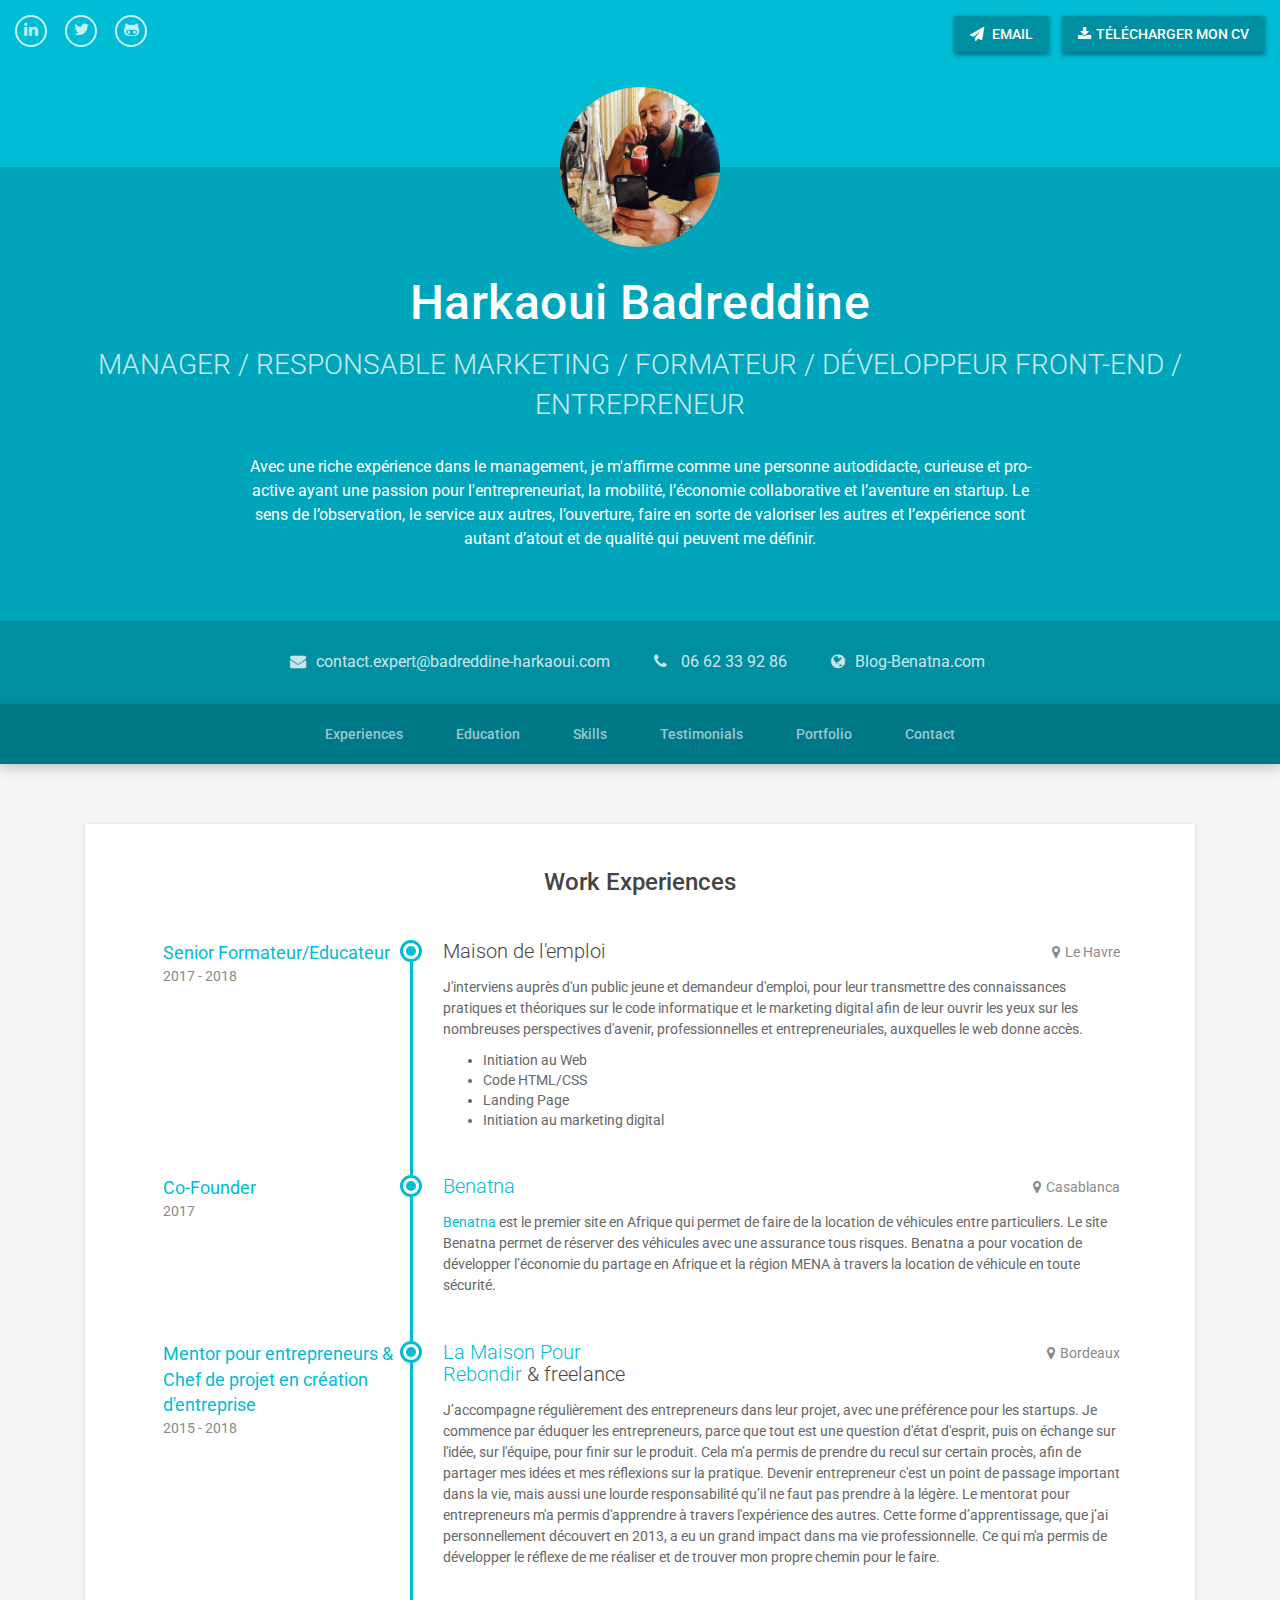
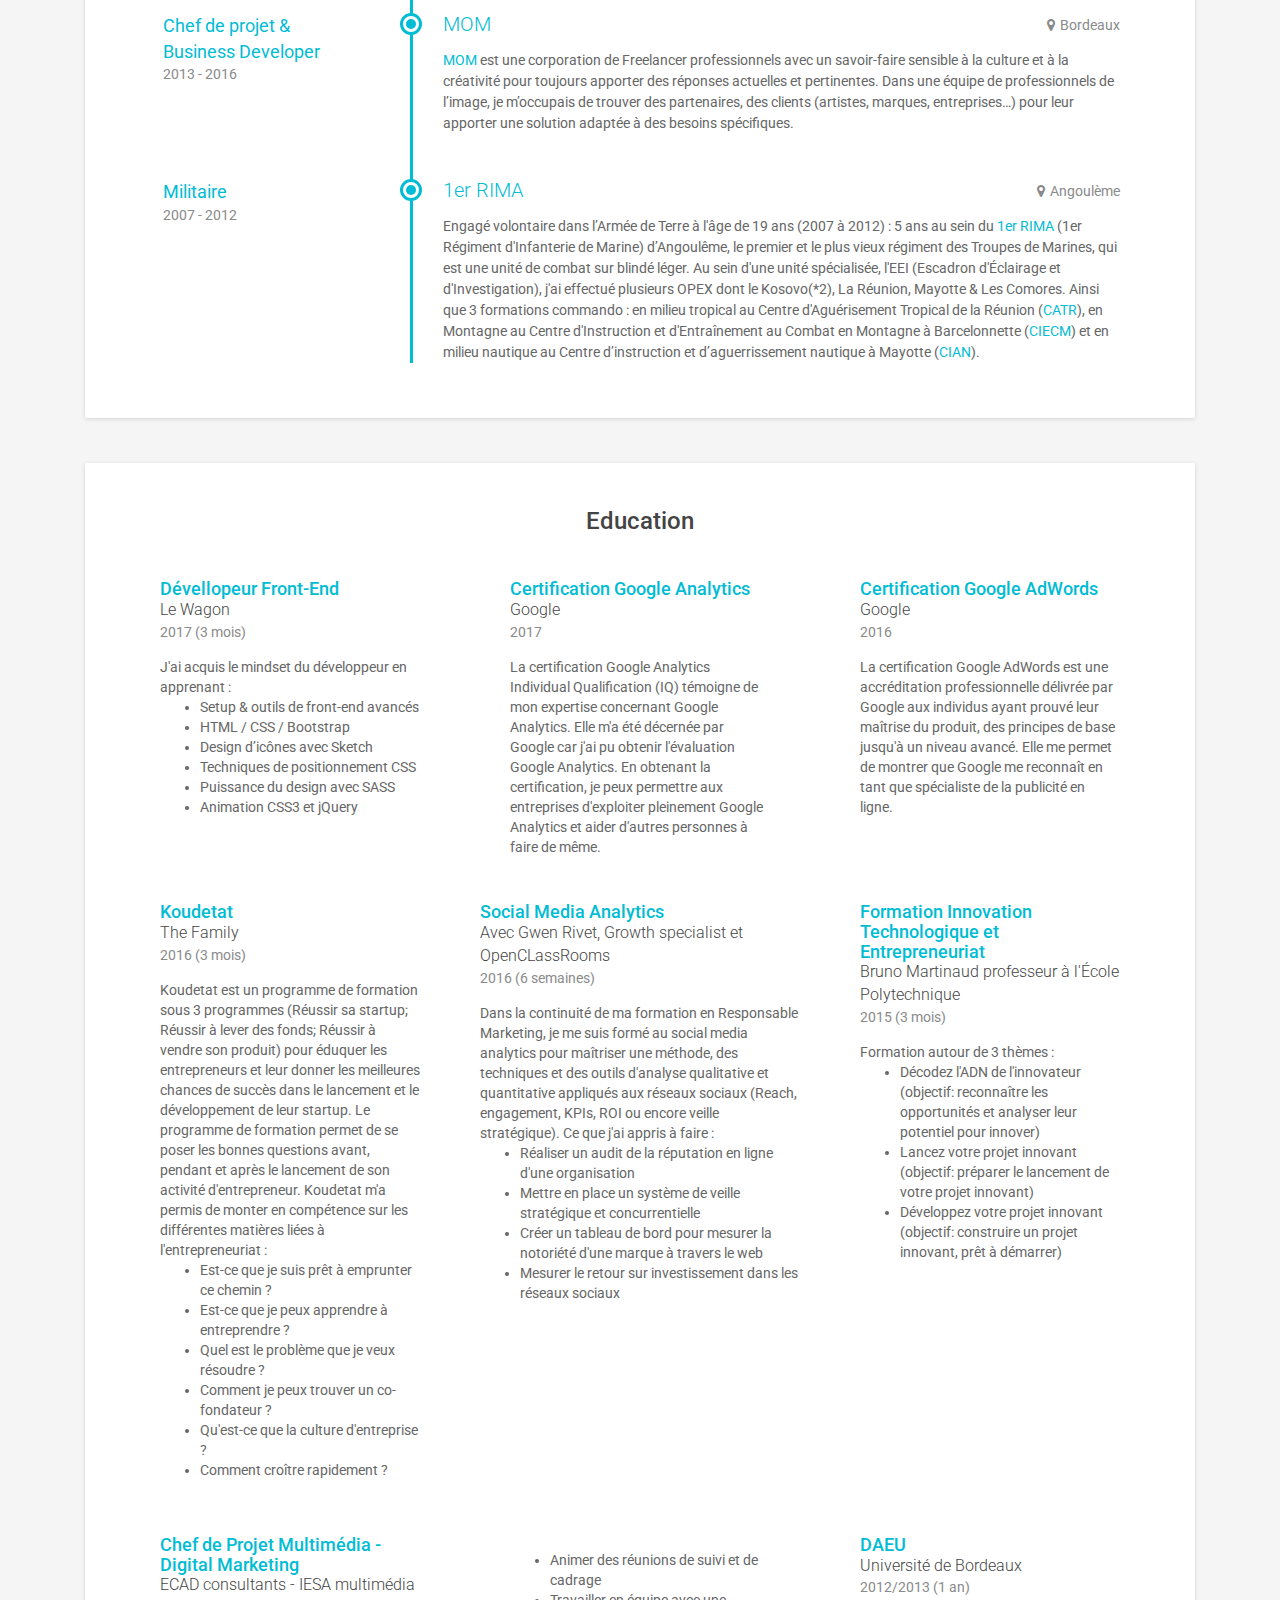
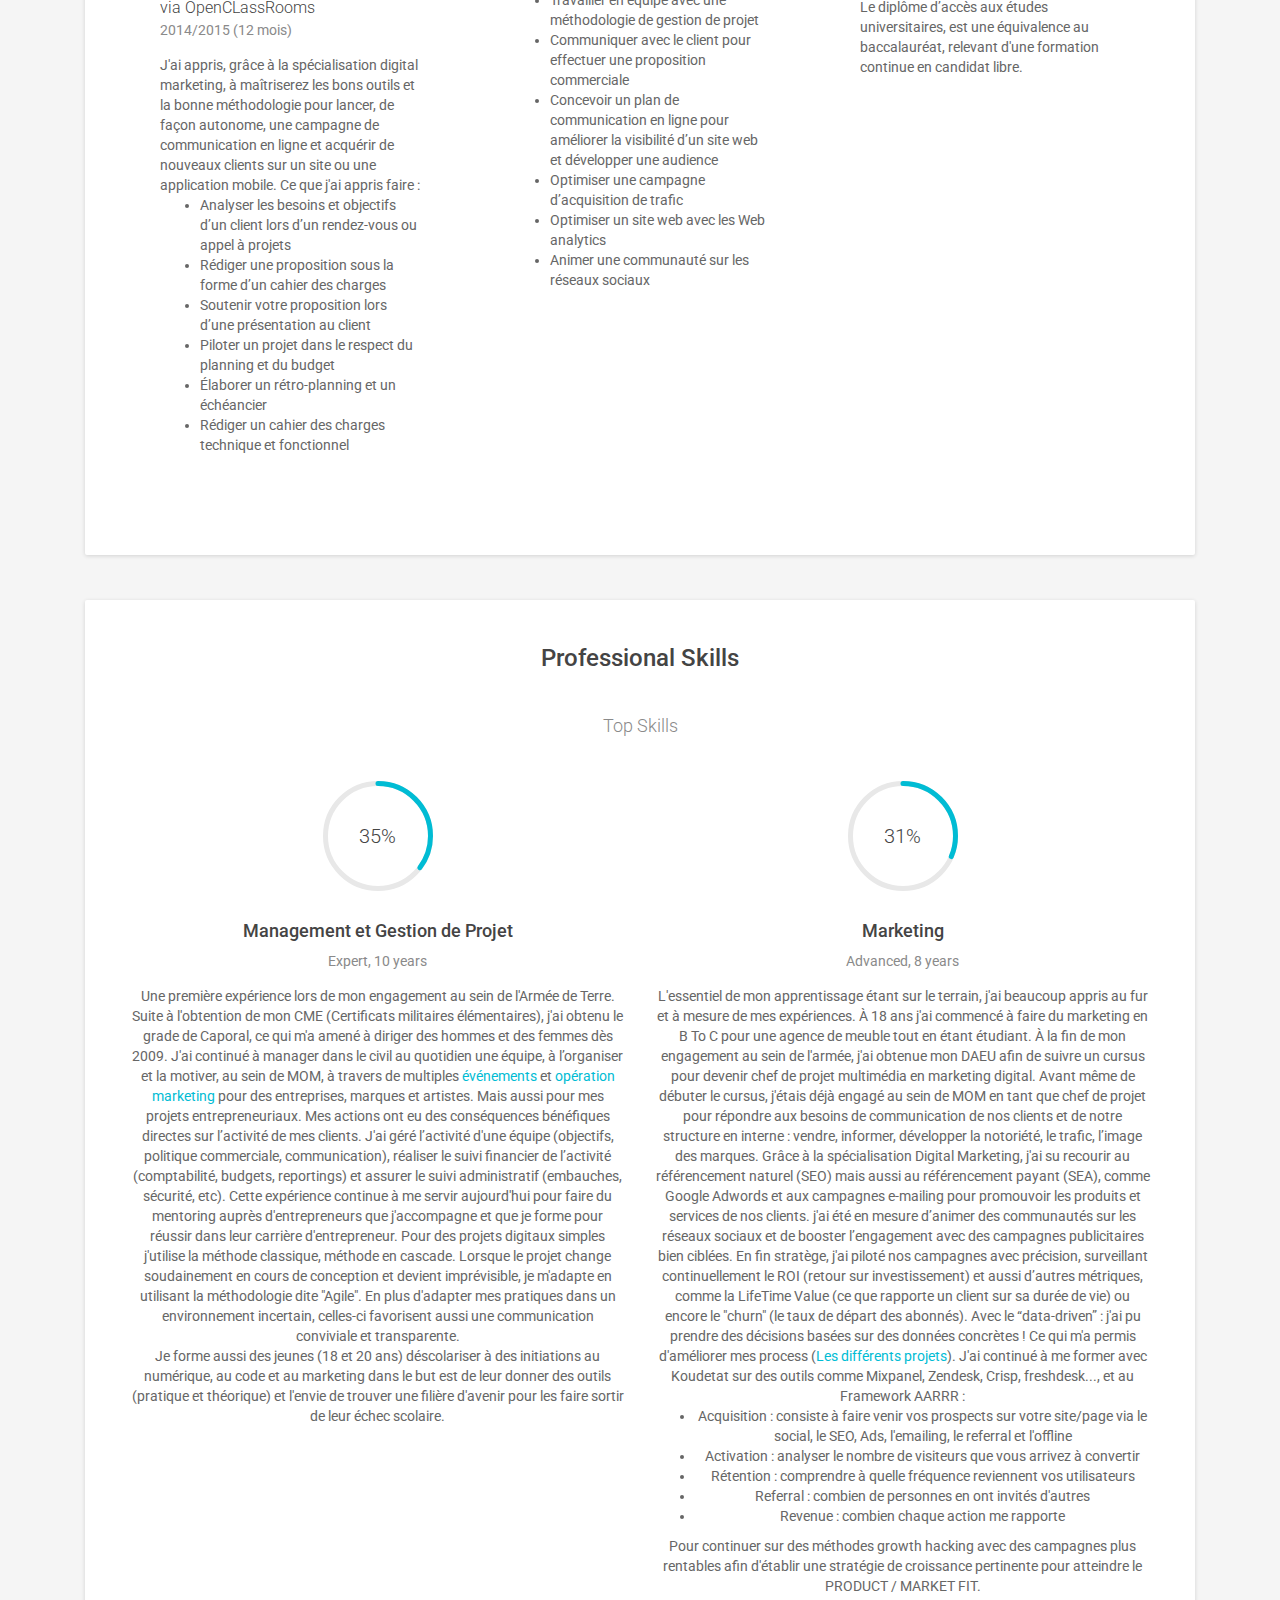
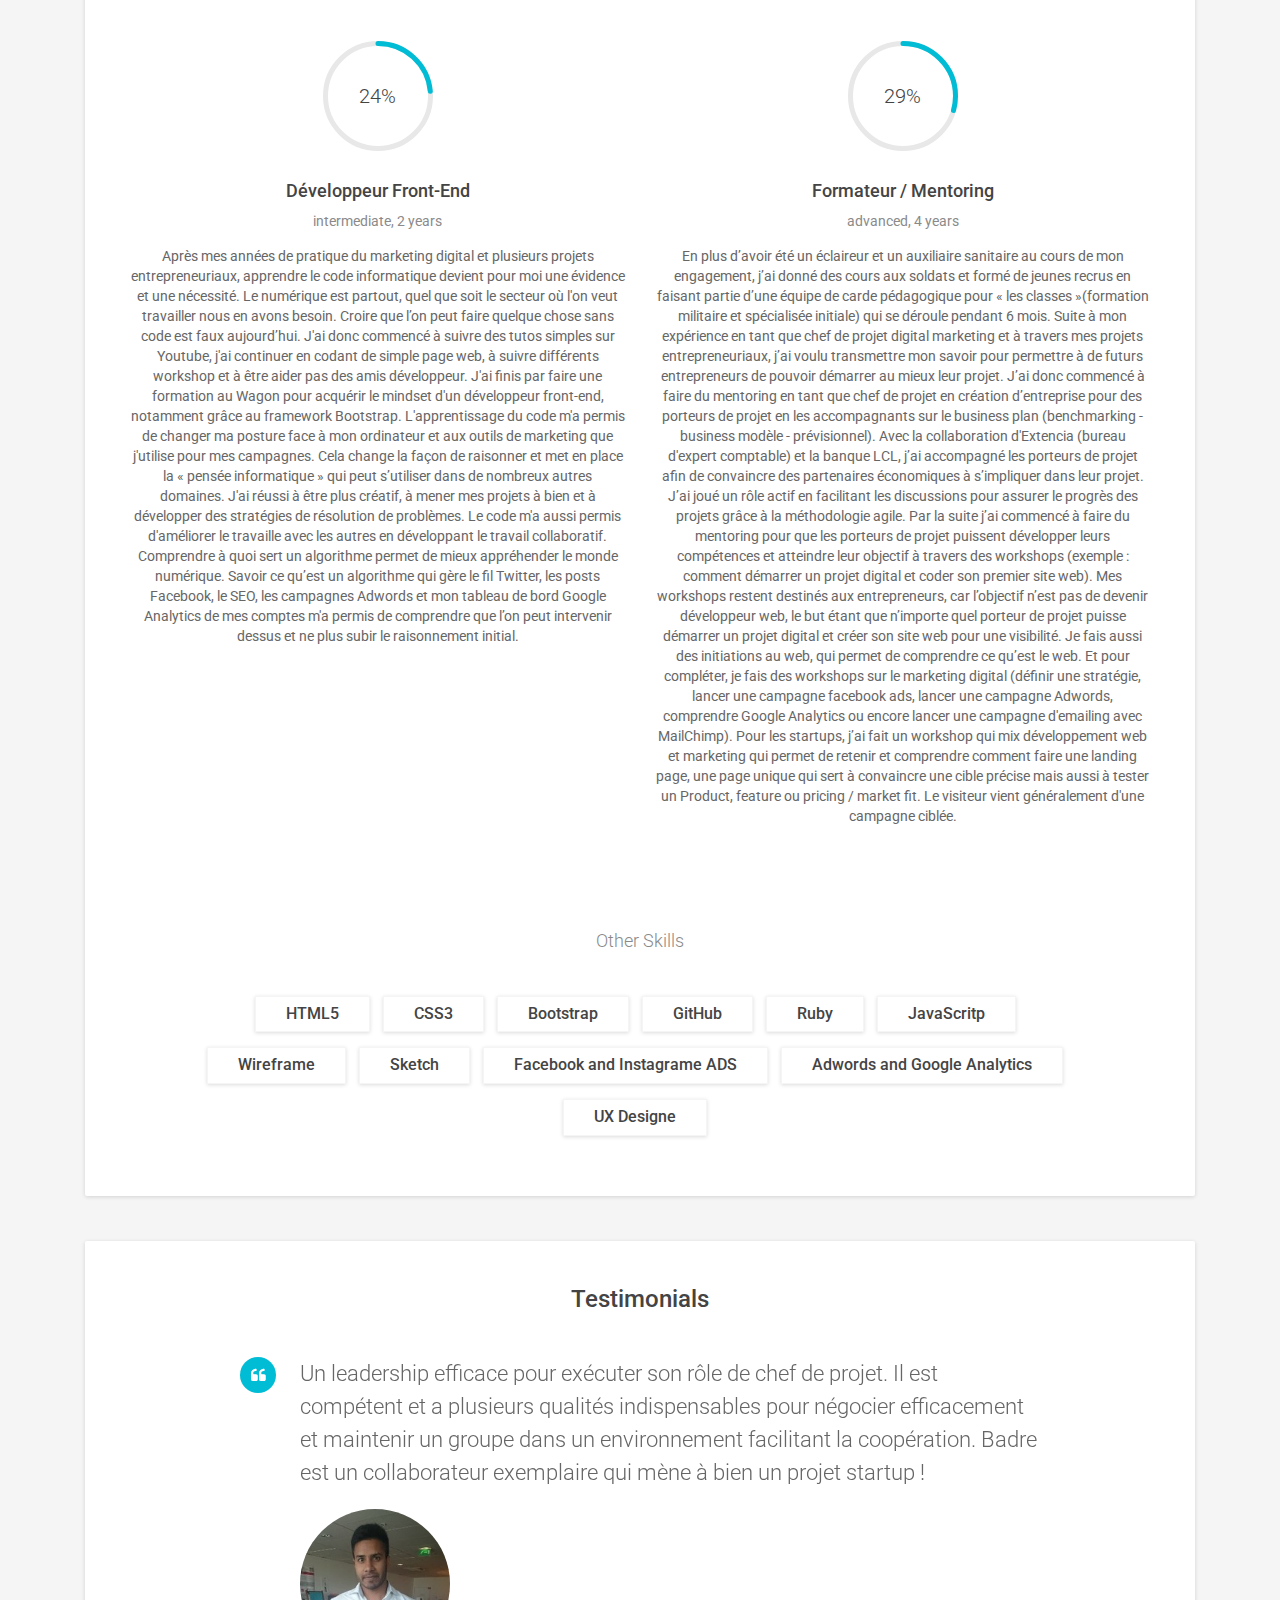
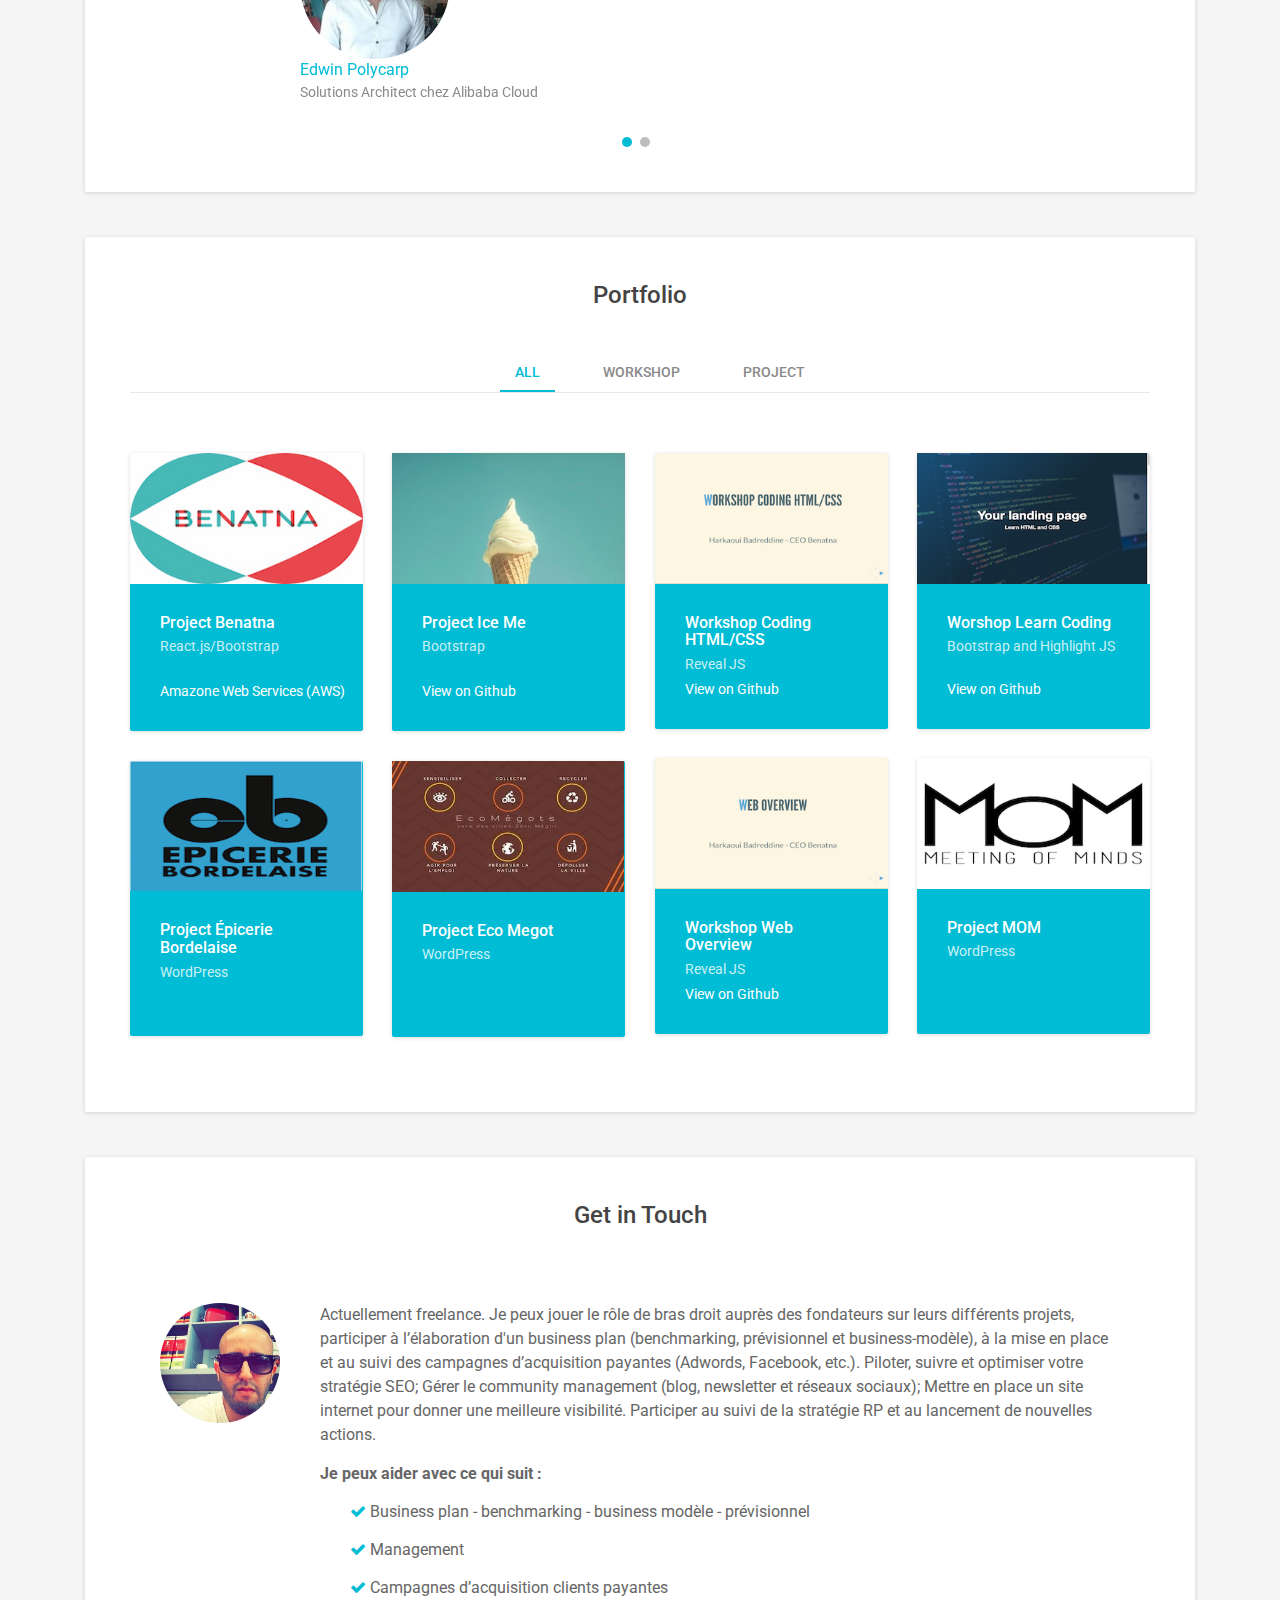
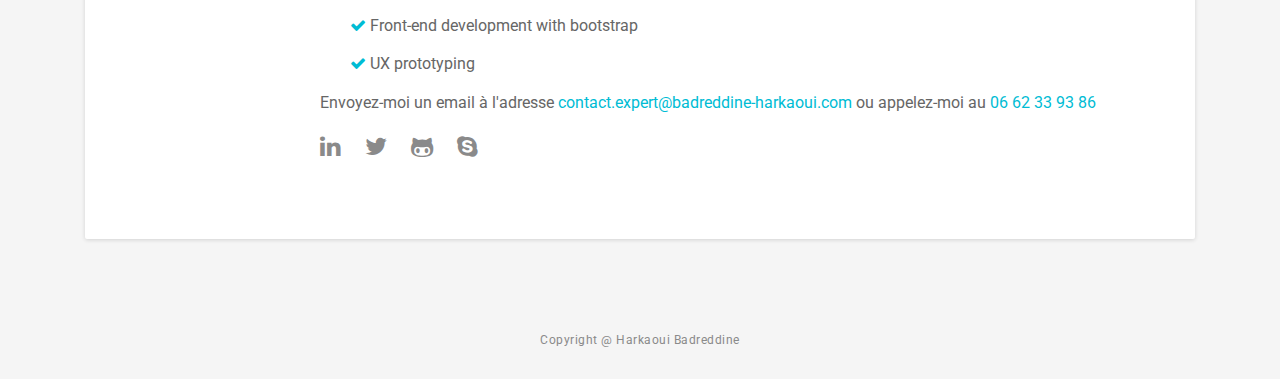
==== index.html @ 04936b6c "Google Analytics -->" ====
<!DOCTYPE html>
<html lang="fr">
<head>
    <title>Harkaoui Badreddine /CV／Portfolio</title>
    <!-- Meta -->
    <meta charset="utf-8">
    <meta http-equiv="X-UA-Compatible" content="IE=edge">
    <meta name="viewport" content="width=device-width, initial-scale=1.0">
    <meta name="description" content="Mon CV／Portfolio et une description de moi">
    <meta name="author" content="Badreddine Harkaoui">
    <meta property="og:title" content="Badreddine Harkaoui">
    <meta property="og:description" content="Mon CV／Portfolio et une description de moi">
    <meta property="og:image" href="https://www.google.fr/url?sa=i&source=images&cd=&cad=rja&uact=8&ved=2ahUKEwig36735aPcAhVBJlAKHaXZAQcQjRx6BAgBEAU&url=https%3A%2F%2Ftwitter.com%2Fbharkaoui&psig=AOvVaw1smx_BgxcuvMjUL1gw-mQZ&ust=1531836367950061">
    <meta property="og:type" content="website">
    <meta property="og:site_name" content="badreddine-harkaoui">
    <meta name="google-site-verification" content="tx7Drrzp3gqDveOPO0IuUKk--RMm-qc4PbTqPcKO7Qk" />
    <link rel="shortcut icon" href="black-swan.jpg">
    <link href='https://fonts.googleapis.com/css?family=Roboto:400,500,400italic,300italic,300,500italic,700,700italic,900,900italic' rel='stylesheet' type='text/css'>
    <!-- Global CSS -->
    <link rel="stylesheet" href="assets/plugins/bootstrap/css/bootstrap.min.css">
    <link rel="stylesheet" href="https://maxcdn.bootstrapcdn.com/bootstrap/3.3.7/css/bootstrap.min.css" integrity="sha384-BVYiiSIFeK1dGmJRAkycuHAHRg32OmUcww7on3RYdg4Va+PmSTsz/K68vbdEjh4u" crossorigin="anonymous">
    <!-- Plugins CSS -->
    <link rel="stylesheet" href="assets/plugins/font-awesome/css/font-awesome.css">

    <!-- Theme CSS -->
    <link id="theme-style" rel="stylesheet" href="assets/css/styles.css">
    <!-- HTML5 shim and Respond.js for IE8 support of HTML5 elements and media queries -->
    <!--[if lt IE 9]>
      <script src="https://oss.maxcdn.com/html5shiv/3.7.2/html5shiv.min.js"></script>
      <script src="https://oss.maxcdn.com/respond/1.4.2/respond.min.js"></script>
    <![endif]-->
</head>

<body>

    <header class="header">
        <div class="top-bar container-fluid">
            <div class="actions">
                <a class="btn d-none d-md-inline-block" href="mailto:contact.expert@badreddine-harkaoui.com"><i class="fa fa-paper-plane" aria-hidden="true"></i> Email</a>
                <a class="btn" href="Badreddine_Harkaoui_CV.pdf"><i class="fa fa-download" aria-hidden="true"></i>Télécharger mon CV</a>
            </div><!--//actions-->
            <ul class="social list-inline">
                <li class="list-inline-item"><a href="https://www.linkedin.com/in/badreddine-harkaoui-9aa385ab/" target="_blank"><i class="fa fa-linkedin" aria-hidden="true"></i></a></li>
                <li class="list-inline-item"><a href="https://twitter.com/bharkaoui" target="_blank"><i class="fa fa-twitter" aria-hidden="true"></i></a></li>
                <li class="list-inline-item"><a href="https://github.com/badre33" target="_blank"><i class="fa fa-github-alt" target="_blank" aria-hidden="true"></i></a></li>
            </ul><!--//social-->
        </div><!--//top-bar-->

        <div class="intro">
            <div class="container text-center">
                <img class="profile-image" src="assets/images/profile-image2.jpg" alt="Harkaoui">
                <h1 class="name">Harkaoui Badreddine</h1>
                <div class="title">MANAGER / RESPONSABLE MARKETING / FORMATEUR / DÉVELOPPEUR FRONT-END / ENTREPRENEUR</div>
                <div class="profile">
                    <p>Avec une riche expérience dans le management, je m'affirme comme une personne autodidacte, curieuse et pro-active ayant une passion pour l'entrepreneuriat, la mobilité, l’économie collaborative et l’aventure en startup.  Le sens de l’observation, le service aux autres, l’ouverture, faire en sorte de valoriser les autres et l’expérience sont autant d’atout et de qualité qui peuvent me définir.</p>
                </div><!--//profile-->
            </div><!--//container-->
        </div><!--//intro-->

        <div class="contact-info">
            <div class="container text-center">
                <ul class="list-inline">
                    <li class="email list-inline-item"><i class="fa fa-envelope"></i><a href="mailto:contact.expert@badreddine-harkaoui.com">contact.expert@badreddine-harkaoui.com</a></li>
                    <li class="list-inline-item"><i class="fa fa-phone"></i> <a href="tel: +33662339286">06 62 33 92 86</a></li>
                    <li class="website list-inline-item"><i class="fa fa-globe"></i><a href="https://badre33.github.io/Blog-Benatna/index.html" target="_blank">Blog-Benatna.com</a></li>
                </ul>
            </div><!--//container-->
        </div><!--//contact-info-->

        <div class="page-nav-space-holder d-none d-md-block">
            <div id="page-nav-wrapper" class="page-nav-wrapper text-center">
                <div class="container">
                    <ul id="page-nav" class="nav page-nav list-inline">
                        <li class="nav-item"><a class="scrollto nav-link" href="#experiences-section">Experiences</a></li>
                        <li class="nav-item"><a class="scrollto nav-link" href="#education-section">Education</a></li>
                        <li class="nav-item"><a class="scrollto nav-link" href="#skills-section">Skills</a></li>
                        <li class="nav-item"><a class="scrollto nav-link" href="#testimonials-section">Testimonials</a></li>
                        <li class="nav-item"><a class="scrollto nav-link" href="#portfolio-section">Portfolio</a></li>
                        <li class="nav-item"><a class="scrollto nav-link" href="#contact-section">Contact</a></li>
                    </ul><!--//page-nav-->
                </div>
            </div><!--//page-nav-wrapper-->
        </div>

    </header><!--//header-->

    <div class="wrapper container">
        <section id="experiences-section" class="experiences-section section">
            <h2 class="section-title">Work Experiences</h2>
            <div class="timeline">
                <div class="item">
                    <div class="work-place">
                        <h3 class="place">Maison de l'emploi</h3>
                        <div class="location"><i class="fa fa-map-marker" aria-hidden="true"></i>Le Havre</div>
                    </div>
                    <div class="job-meta">
                        <div class="title">Senior Formateur/Educateur</div>
                        <div class="time">2017 - 2018</div>
                    </div><!--//job-meta-->
                    <div class="job-desc">
                        <p>J'interviens auprès d'un public jeune et demandeur d'emploi, pour leur transmettre des connaissances pratiques et théoriques sur le code informatique et le marketing digital afin de leur ouvrir les yeux sur les nombreuses perspectives d'avenir, professionnelles et entrepreneuriales, auxquelles le web donne accès. </p>
                        <ul>
                            <li>Initiation au Web</li>
                            <li>Code HTML/CSS</li>
                            <li>Landing Page</li>
                            <li>Initiation au marketing digital</li>
                        </ul>
                    </div><!--//job-desc-->
                </div><!--//item-->

                <div class="item">
                    <div class="work-place">
                        <h3 class="place"><a href="http://benatna.net/#/" target="_blank">Benatna</a></h3>
                        <div class="location"><i class="fa fa-map-marker" aria-hidden="true"></i>Casablanca</div>
                    </div>
                    <div class="job-meta">
                        <div class="title">Co-Founder</div>
                        <div class="time">2017</div>
                    </div><!--//job-meta-->
                    <div class="job-desc">
                        <p><a href="http://benatna.net/#/louer-sa-voiture" target="_blank">Benatna</a> est le premier site en Afrique qui permet de faire de la location de véhicules entre particuliers. Le site Benatna permet de réserver des véhicules avec une assurance tous risques. Benatna a pour vocation de développer l’économie du partage en Afrique et la région MENA à travers la location de véhicule en toute sécurité.</p>
                    </div><!--//job-desc-->
                </div><!--//item-->

                <div class="item">
                    <div class="work-place">
                        <h3 class="place"><a href="https://www.youtube.com/watch?v=NBHgkzyMEqg" target="_blank">La Maison Pour <br>Rebondir</a> &amp; freelance</h3>
                        <div class="location"><i class="fa fa-map-marker" aria-hidden="true"></i>Bordeaux</div>
                    </div>
                    <div class="job-meta">
                        <div class="title">Mentor pour entrepreneurs &<br>Chef de projet en création <br>d'entreprise</div>
                        <div class="time">2015 - 2018</div>
                    </div><!--//job-meta-->
                    <div class="job-desc">
                        <p>J’accompagne régulièrement des entrepreneurs dans leur projet, avec une préférence pour les startups. Je commence par éduquer les entrepreneurs, parce que tout est une question d'état d'esprit, puis on échange sur l'idée, sur l'équipe, pour finir sur le produit. Cela m’a permis de prendre du recul sur certain procès, afin de partager mes idées et mes réflexions sur la pratique. Devenir entrepreneur c'est un point de passage important dans la vie, mais aussi une lourde responsabilité qu’il ne faut pas prendre à la légère. Le mentorat pour entrepreneurs m'a permis d'apprendre à travers l'expérience des autres. Cette forme d’apprentissage, que j’ai personnellement découvert en 2013, a eu un grand impact dans ma vie professionnelle. Ce qui m'a permis de développer le réflexe de me réaliser et de trouver mon propre chemin pour le faire.<p>
                    </div><!--//job-desc-->
                </div><!--//item-->

                <div class="item">
                    <div class="work-place">
                        <h3 class="place"><a href="https://momcorporation.com/" target="_blank">MOM</a></h3>
                        <div class="location"><i class="fa fa-map-marker" aria-hidden="true"></i>Bordeaux</div>
                    </div>
                    <div class="job-meta">
                        <div class="title">Chef de projet &amp; <br>Business Developer</div>
                        <div class="time">2013 - 2016</div>
                    </div><!--//job-meta-->
                    <div class="job-desc">
                        <p><a href="https://momcorporation.com/" target="_blank">MOM</a> est une corporation de Freelancer professionnels avec un savoir-faire sensible à la culture et à la créativité pour toujours apporter des réponses actuelles et pertinentes. Dans une équipe de professionnels de l’image, je m’occupais de trouver des partenaires, des clients (artistes, marques, entreprises…) pour leur apporter une solution adaptée à des besoins spécifiques.</p>
                    </div><!--//job-desc-->
                </div><!--//item-->

                <div class="item">
                    <div class="work-place">
                        <h3 class="place"><a href="https://momcorporation.com/" target="_blank"><a href="https://fr.wikipedia.org/wiki/1er_r%C3%A9giment_d%27infanterie_de_marine" target="_blank">1er RIMA</a></a></h3>
                        <div class="location"><i class="fa fa-map-marker" aria-hidden="true"></i>Angoulème</div>
                    </div>
                    <div class="job-meta">
                        <div class="title">Militaire</div>
                        <div class="time">2007 - 2012</div>
                    </div><!--//job-meta-->
                    <div class="job-desc">
                        <p>Engagé volontaire dans l’Armée de Terre à l'âge de 19 ans (2007 à 2012) : 5 ans au sein du <a href="https://fr.wikipedia.org/wiki/1er_r%C3%A9giment_d%27infanterie_de_marine" target="_blank">1er RIMA</a> (1er Régiment d'Infanterie de Marine) d’Angoulême, le premier et le plus vieux régiment des Troupes de Marines, qui est une unité de combat sur blindé léger. Au sein d'une unité spécialisée, l'EEI (Escadron d'Éclairage et d'Investigation), j'ai effectué plusieurs OPEX dont le Kosovo(*2), La Réunion, Mayotte & Les Comores. Ainsi que 3 formations commando : en milieu tropical au Centre d'Aguérisement Tropical de la Réunion (<a href="https://www.defense.gouv.fr/terre/actu-terre/centre-d-aguerrissement-tropical-de-la-reunion" target="_blank">CATR</a>), en Montagne au Centre d'Instruction et d'Entraînement au Combat en Montagne à Barcelonnette (<a href="https://www.defense.gouv.fr/terre/l-armee-de-terre/le-niveau-divisionnaire/1re-division/groupement-d-aguerrissement-montagne-gam" target="_blank">CIECM</a>) et en milieu nautique au Centre d’instruction et d’aguerrissement nautique à Mayotte (<a href="https://www.soldat-metier.com/forces-speciales/620-mayotte-aguerrissement-nautique-legion-etrangere.html" target="_blank">CIAN</a>).</p>
                    </div><!--//job-desc-->
                </div><!--//item-->

            </div><!--//timeline-->

        </section><!--//section-->

        <section id="education-section" class="education-section section">
            <h2 class="section-title">Education</h2>
            <div class="row">
                <div class="item col-12 col-md-4">
                    <div class="item-inner">
                        <h3 class="degree">Dévellopeur Front-End</h3>
                        <div class="education-body">
                            Le Wagon
                        </div><!--//education-body-->
                        <div class="time">2017 (3 mois)</div>
                        <div class="desc">
                           J'ai acquis le mindset du développeur en apprenant :
                           <ul class="list-inline-item">
                               <li>Setup & outils de front-end avancés</li>
                               <li>HTML / CSS / Bootstrap</li>
                               <li>Design d’icônes avec Sketch</li>
                               <li>Techniques de positionnement CSS</li>
                               <li>Puissance du design avec SASS</li>
                               <li>Animation CSS3 et jQuery</li>
                           </ul>
                        </div>
                    </div><!--//item-inner-->
                </div><!--//item-->
                <div class="item col-12 col-md-4">
                    <div class="item-inner">
                        <h3 class="degree">Certification Google Analytics</h3>
                        <div class="education-body">
                            Google
                        </div><!--//education-body-->
                        <div class="time">2017</div>
                        <div class="desc">
                           La certification Google Analytics Individual Qualification (IQ) témoigne de mon expertise concernant Google Analytics. Elle m'a été décernée par  Google car j'ai pu obtenir l'évaluation Google Analytics. En obtenant la certification, je peux permettre aux entreprises d'exploiter pleinement Google Analytics et aider d'autres personnes à faire de même.
                        </div>
                    </div><!--//item-inner-->
                </div><!--//item-->
                <div class="item col-12 col-md-4">
                    <div class="item-inner">
                        <h3 class="degree">Certification Google AdWords</h3>
                        <div class="education-body">
                            Google
                        </div><!--//education-body-->
                        <div class="time">2016</div>
                        <div class="desc">
                           La certification Google AdWords est une accréditation professionnelle délivrée par Google aux individus ayant prouvé leur maîtrise du produit, des principes de base jusqu'à un niveau avancé. Elle me permet de montrer que Google me reconnaît en tant que spécialiste de la publicité en ligne.
                        </div>
                    </div><!--//item-inner-->
                </div><!--//item-->
                <div class="item col-12 col-md-4">
                    <div class="item-inner">
                        <h3 class="degree">Koudetat</h3>
                        <div class="education-body">
                            The Family
                        </div><!--//education-body-->
                        <div class="time">2016 (3 mois)</div>
                        <div class="desc">
                           Koudetat est un programme de formation sous 3 programmes (Réussir sa startup; Réussir à lever des fonds; Réussir à vendre son produit) pour éduquer les entrepreneurs et leur donner les meilleures chances de succès dans le lancement et le développement de leur startup. Le programme de formation permet de se poser les bonnes questions avant, pendant et après le lancement de son activité d'entrepreneur. Koudetat m'a permis de monter en compétence sur les différentes matières liées à l'entrepreneuriat :
                           <ul class="list-inline-item">
                                <li>Est-ce que je suis prêt à emprunter ce chemin ?</li>
                                <li>Est-ce que je peux apprendre à entreprendre ?</li>
                                <li>Quel est le problème que je veux résoudre ?</li>
                                <li>Comment je peux trouver un co-fondateur ?</li>
                                <li>Qu'est-ce que la culture d'entreprise ?</li>
                                <li>Comment croître rapidement ?</li>
                            </ul>
                        </div>
                    </div><!--//item-inner-->
                </div><!--//item-->
                <div class="item col-12 col-md-4">
                    <div class="list-inline-item">
                        <h3 class="degree">Social Media Analytics</h3>
                        <div class="education-body">
                            Avec Gwen Rivet, Growth specialist et OpenCLassRooms
                        </div><!--//education-body-->
                        <div class="time">2016 (6 semaines)</div>
                        <div class="desc">
                            Dans la continuité de ma formation en Responsable Marketing, je me suis formé au social media analytics pour maîtriser une méthode, des techniques et des outils d'analyse qualitative et quantitative appliqués aux réseaux sociaux (Reach, engagement, KPIs, ROI ou encore veille stratégique). Ce que j'ai appris à faire :
                            <ul class="list-inline-item">
                               <li>Réaliser un audit de la réputation en ligne d'une organisation</li>
                               <li>Mettre en place un système de veille stratégique et concurrentielle</li>
                               <li>Créer un tableau de bord pour mesurer la notoriété d'une marque à travers le web</li>
                               <li>Mesurer le retour sur investissement dans les réseaux sociaux</li>
                           </ul>
                        </div>
                    </div><!--//item-inner-->
                </div><!--//item-->
                <div class="item col-12 col-md-4">
                    <div class="item-inner">
                        <h3 class="degree">Formation Innovation Technologique et Entrepreneuriat</h3>
                        <div class="education-body">
                             Bruno Martinaud professeur à l'École Polytechnique
                        </div><!--//education-body-->
                        <div class="time">2015 (3 mois)</div>
                        <div class="desc">
                           Formation autour de 3 thèmes :
                           <ul>
                               <li>Décodez l'ADN de l'innovateur (objectif: reconnaître les opportunités et analyser leur potentiel pour innover)</li>
                               <li>Lancez votre projet innovant (objectif: préparer le lancement de votre projet innovant)</li>
                               <li>Développez votre projet innovant (objectif: construire un projet innovant, prêt à démarrer)</li>
                           </ul>
                        </div>
                    </div><!--//item-inner-->
                </div><!--//item-->
                <div class="item col-12 col-md-4">
                    <div class="item-inner">
                        <h3 class="degree">Chef de Projet Multimédia - Digital Marketing</h3>
                        <div class="education-body">
                            ECAD consultants - IESA multimédia via OpenCLassRooms
                        </div><!--//education-body-->
                        <div class="time">2014/2015 (12 mois)</div>
                        <div class="desc">
                           J'ai appris, grâce à la spécialisation digital marketing, à maîtriserez les bons outils et la bonne méthodologie pour lancer, de façon autonome, une campagne de communication en ligne et acquérir de nouveaux clients sur un site ou une application mobile. Ce que j'ai appris faire :
                           <ul class="list-inline-item">
                               <li>Analyser les besoins et objectifs d’un client lors d’un rendez-vous ou appel à projets</li>
                               <li>Rédiger une proposition sous la forme d’un cahier des charges</li>
                               <li>Soutenir votre proposition lors d’une présentation au client</li>
                               <li>Piloter un projet dans le respect du planning et du budget</li>
                               <li>Élaborer un rétro-planning et un échéancier</li>
                               <li>Rédiger un cahier des charges technique et fonctionnel</li>
                           </ul>
                        </div>
                    </div><!--//item-inner-->
                </div><!--//item-->
                 <div class="item col-12 col-md-4">
                    <div class="item-inner">
                        <h3 class="degree"></h3>
                        <div class="education-body">

                        </div><!--//education-body-->
                        <div class="time"></div>
                        <div class="desc">
                           <ul class="list-inline-item">
                               <li>Animer des réunions de suivi et de cadrage</li>
                               <li>Travailler en équipe avec une méthodologie de gestion de projet</li>
                               <li>Communiquer avec le client pour effectuer une proposition commerciale</li>
                               <li>Concevoir un plan de communication en ligne pour améliorer la visibilité d’un site web et développer une audience</li>
                               <li>Optimiser une campagne d’acquisition de trafic</li>
                               <li>Optimiser un site web avec les Web analytics</li>
                               <li>Animer une communauté sur les réseaux sociaux</li>
                           </ul>
                        </div>
                    </div><!--//item-inner-->
                </div><!--//item-->
                <div class="item col-12 col-md-4">
                    <div class="item-inner">
                        <h3 class="degree">DAEU</h3>
                        <div class="education-body">
                            Université de Bordeaux
                        </div><!--//education-body-->
                        <div class="time">2012/2013 (1 an)<div>
                        <div class="desc">
                        Le diplôme d’accès aux études universitaires, est une équivalence au baccalauréat, relevant d'une formation continue en candidat libre.
                        </div>
                    </div><!--//item-inner-->
                </div><!--//item-->

            </div><!--//row-->
        </section><!--//section-->


        <section id="skills-section" class="skills-section section text-center">
            <h2 class="section-title">Professional Skills</h2>
            <div class="top-skills">
                <h3 class="subtitle">Top Skills</h3>
                <div class="row">
                    <div class="item col-12 col-md-6">
                        <div class="item-inner">
                            <div class="chart-easy-pie text-center">
                                <div class="chart-theme-1 chart" data-percent="90"><span>90</span>%</div>
                            </div>
                            <h4 class="skill-name">Management et Gestion de Projet</h4>
                            <div class="level">Expert, 10 years</div>
                            <div class="desc">
                                Une première expérience lors de mon engagement au sein de l'Armée de Terre. Suite à l'obtention de mon CME (Certificats militaires élémentaires), j'ai obtenu le grade de Caporal, ce qui m'a amené à diriger des hommes et des femmes dès 2009. J'ai continué à manager dans le civil au quotidien une équipe, à l’organiser et la motiver, au sein de MOM, à travers de multiples <a href="https://www.facebook.com/pg/okdaddy/photos/?ref=page_internal" target="_blank">événements</a> et <a href="https://www.facebook.com/pg/MomCorporation/photos/?ref=page_internal" target="_blank">opération marketing</a> pour des entreprises, marques et artistes. Mais aussi pour mes projets entrepreneuriaux. Mes actions ont eu des conséquences bénéfiques directes sur l’activité de mes clients. J'ai géré l’activité d'une équipe (objectifs, politique commerciale, communication), réaliser le suivi financier de l’activité (comptabilité, budgets, reportings) et assurer le suivi administratif (embauches, sécurité, etc). Cette expérience continue à me servir aujourd'hui pour faire du mentoring auprès d'entrepreneurs que j'accompagne et que je forme pour réussir dans leur carrière d'entrepreneur. Pour des projets digitaux simples j'utilise la méthode classique, méthode en cascade. Lorsque le projet change soudainement en cours de conception et devient imprévisible, je m'adapte en utilisant la méthodologie dite "Agile". En plus d'adapter mes pratiques dans un environnement incertain, celles-ci favorisent aussi une communication conviviale et transparente.<br>
                                Je forme aussi des jeunes (18 et 20 ans) déscolariser à des initiations au numérique, au code et au marketing dans le but est de leur donner des outils (pratique et théorique) et l'envie de trouver une filière d'avenir pour les faire sortir de leur échec scolaire.
                            </div>
                        </div><!--//item-inner-->
                    </div><!--//item-->
                    <div class="item col-12 col-md-6">
                        <div class="item-inner">
                            <div class="chart-easy-pie text-center">
                                <div class="chart-theme-1 chart" data-percent="80"><span>80</span>%</div>
                            </div>
                            <h4 class="skill-name">Marketing</h4>
                            <div class="level">Advanced, 8 years</div>
                            <div class="desc">
                                L'essentiel de mon apprentissage étant sur le terrain, j'ai beaucoup appris au fur et à mesure de mes expériences. À 18 ans j'ai commencé à faire du marketing en B To C pour une agence de meuble tout en étant étudiant. À la fin de mon engagement au sein de l'armée, j'ai obtenue mon DAEU afin de suivre un cursus pour devenir chef de projet multimédia en marketing digital. Avant même de débuter le cursus, j'étais déjà engagé au sein de MOM  en tant que chef de projet pour répondre aux besoins de communication de nos clients et de notre structure en interne : vendre, informer, développer la notoriété, le trafic, l’image des marques. Grâce à la spécialisation Digital Marketing, j'ai  su recourir au référencement naturel (SEO) mais aussi au référencement payant (SEA), comme Google Adwords et aux campagnes e-mailing pour promouvoir les produits et services de nos clients. j'ai été en mesure d’animer des communautés sur les réseaux sociaux et de booster l’engagement avec des campagnes publicitaires bien ciblées. En fin stratège, j'ai piloté nos campagnes avec précision, surveillant continuellement le ROI (retour sur investissement) et aussi d’autres métriques, comme la LifeTime Value (ce que rapporte un client sur sa durée de vie) ou encore le "churn" (le taux de départ des abonnés). Avec le “data-driven” : j'ai pu prendre des décisions basées sur des données concrètes ! Ce qui m'a permis d'améliorer mes process (<a href="https://momcorporation.com/portfolio/" target="_blank">Les  différents projets</a>). J'ai continué à me former avec Koudetat sur des outils comme Mixpanel, Zendesk, Crisp, freshdesk...,  et au Framework AARRR :
                                <ul>
                                    <li>Acquisition : consiste à faire venir vos prospects sur votre site/page via le social, le SEO, Ads, l'emailing, le referral et l'offline</li>
                                    <li>Activation :  analyser le nombre de visiteurs que vous arrivez à convertir</li>
                                    <li>Rétention :  comprendre à quelle fréquence reviennent vos utilisateurs</li>
                                    <li>Referral :  combien de personnes en ont invités d'autres</li>
                                    <li>Revenue : combien chaque action me rapporte</li>
                                </ul>
                                Pour continuer sur des méthodes growth hacking avec des campagnes plus rentables afin d'établir une stratégie de croissance pertinente pour atteindre le PRODUCT / MARKET FIT.
                            </div>
                        </div><!--//item-inner-->
                    </div><!--//item-->
                    <div class="item col-12 col-md-6">
                        <div class="item-inner">
                            <div class="chart-easy-pie text-center">
                                <div class="chart-theme-1 chart" data-percent="60"><span>60</span>%</div>
                            </div>
                            <h4 class="skill-name">Développeur Front-End</h4>
                            <div class="level">intermediate, 2 years</div>
                            <div class="desc">
                                 Après mes années de pratique du marketing digital et plusieurs projets entrepreneuriaux, apprendre le code informatique devient pour moi une évidence et une nécessité. Le numérique est partout, quel que soit le secteur où l'on veut travailler nous en avons besoin. Croire que l’on peut faire quelque chose sans code est faux aujourd’hui. J'ai donc commencé à suivre des tutos simples sur Youtube, j'ai continuer en codant de simple page web, à suivre différents workshop et à être aider pas des amis développeur. J'ai finis par faire une formation au Wagon pour acquérir le mindset d'un développeur front-end, notamment grâce au framework Bootstrap. L'apprentissage du code m'a permis de changer ma posture face à mon ordinateur et aux outils de marketing que j'utilise pour mes campagnes. Cela change la façon de raisonner et met en place la « pensée informatique » qui peut s’utiliser dans de nombreux autres domaines. J'ai réussi à être plus créatif, à mener mes projets à bien et à développer des stratégies de résolution de problèmes. Le code m'a aussi permis d'améliorer le travaille avec les autres en développant le travail collaboratif. Comprendre à quoi sert un algorithme permet de mieux appréhender le monde numérique. Savoir ce qu’est un algorithme qui gère le fil Twitter, les posts Facebook, le SEO, les campagnes Adwords et mon tableau de bord Google Analytics de mes comptes m'a permis de comprendre que l’on peut intervenir dessus et ne plus subir le raisonnement initial.
                            </div>
                        </div><!--//item-inner-->
                    </div><!--//item-->
                    <div class="item col-12 col-md-6">
                        <div class="item-inner">
                            <div class="chart-easy-pie text-center">
                                <div class="chart-theme-1 chart" data-percent="75"><span>75</span>%</div>
                            </div>
                            <h4 class="skill-name">Formateur / Mentoring</h4>
                            <div class="level">advanced, 4 years</div>
                            <div class="desc">
                                En plus d’avoir été un éclaireur et un auxiliaire sanitaire au cours de mon engagement, j’ai donné des cours aux soldats et formé de jeunes recrus en faisant partie d’une équipe de carde pédagogique pour « les classes »(formation militaire et spécialisée initiale) qui se déroule pendant 6 mois. Suite à mon expérience en tant que chef de projet digital marketing et à travers mes projets entrepreneuriaux, j’ai voulu transmettre mon savoir pour permettre à de futurs entrepreneurs de pouvoir démarrer au mieux leur projet. J’ai donc commencé à faire du mentoring en tant que chef de projet en création d’entreprise pour des porteurs de projet en les accompagnants sur le business plan (benchmarking - business modèle - prévisionnel). Avec la collaboration d'Extencia (bureau d'expert comptable) et la banque LCL, j’ai accompagné les porteurs de projet afin de convaincre des partenaires économiques à s’impliquer dans leur projet. J’ai joué un rôle actif en facilitant les discussions pour assurer le progrès des projets grâce à la méthodologie agile. Par la suite j’ai commencé à faire du mentoring pour que les porteurs de projet puissent développer leurs compétences et atteindre leur objectif à travers des workshops (exemple : comment démarrer un projet digital et coder son premier site web). Mes workshops restent destinés aux entrepreneurs, car l’objectif n’est pas de devenir développeur web, le but étant que n’importe quel porteur de projet puisse démarrer un projet digital et créer son site web pour une visibilité. Je fais aussi des initiations au web, qui permet de comprendre ce qu’est le web. Et pour compléter, je fais des workshops sur le marketing digital (définir une stratégie, lancer une campagne facebook ads, lancer une campagne Adwords, comprendre Google Analytics ou encore lancer une campagne d'emailing avec MailChimp). Pour les startups, j’ai fait un workshop qui mix développement web et marketing qui permet de retenir et comprendre comment faire une landing page, une page unique qui sert à convaincre une cible précise mais aussi à tester un Product, feature ou pricing / market fit. Le visiteur vient généralement d'une campagne ciblée.

                            </div>
                        </div><!--//item-inner-->
                    </div><!--//item-->
                </div><!--//row-->
            </div><!--//top-skills-->

            <div class="other-skills">
                <h3 class="subtitle">Other Skills</h3>
                <div class="misc-skills">
                    <span class="skill-tag">HTML5</span>
                    <span class="skill-tag">CSS3</span>
                    <span class="skill-tag">Bootstrap</span>
                    <span class="skill-tag">GitHub</span>
                    <span class="skill-tag">Ruby</span>
                    <span class="skill-tag">JavaScritp</span>
                    <br>
                    <span class="skill-tag">Wireframe</span>
                    <span class="skill-tag">Sketch</span>
                    <span class="skill-tag">Facebook and Instagrame ADS</span>
                    <span class="skill-tag">Adwords and Google Analytics</span>
                    <span class="skill-tag">UX Designe</span>
                </div>
            </div><!--//other-skills-->

        </section><!--//skills-section-->

        <section id="testimonials-section" class="testimonials-section section">
            <h2 class="section-title">Testimonials</h2>

            <div id="testimonials-carousel" class="testimonials-carousel carousel slide" data-interval="8000">

                <!-- Indicators -->
                <ol class="carousel-indicators">
                    <li data-target="#testimonials-carousel" data-slide-to="0" class="active"></li>
                    <li data-target="#testimonials-carousel" data-slide-to="1"></li>
                    <li data-target="#testimonials-carousel" data-slide-to="2" style="display: none;"></li>
                </ol>

                <!-- Wrapper for slides -->
                <div class="carousel-inner">
                    <div class="item carousel-item active">
                        <blockquote class="quote">
                            <i class="fa fa-quote-left"></i>
                            <p>Un leadership efficace pour exécuter son rôle de chef de projet. Il est compétent et a plusieurs qualités indispensables pour négocier efficacement et maintenir un groupe dans un environnement facilitant la coopération. Badre est un collaborateur exemplaire qui mène à bien un projet startup !</p>
                        </blockquote>
                        <div class="source">
                            <img class="img-circle" src="assets/images/edwine_P1.jpeg" alt="bh" style="width: 150px; height: 150px; border-radius: 50%;">
                            <div class="name"> <a href="https://www.linkedin.com/in/edwinpolycarpe/">Edwin Polycarp</a></div>
                            <div class="position">Solutions Architect chez Alibaba Cloud</div>
                        </div><!--//source-->

                    </div><!--//item-->
                    <div class="item carousel-item">
                        <blockquote class="quote">
                            <p><i class="fa fa-quote-left"></i>
                            Un caméléon professionnel qui a l’art de la polyvalence. Encadre aussi bien un projet que les différents aspects du développement digital marketing d’une entreprise.</p>

                        </blockquote>
                        <div class="source">
                            <img class="img-circle" src="assets/images/Tony_j.jpeg" alt="bh" style="width: 150px; height: 150px; border-radius: 50%;">
                            <div class="name"><a href="https://www.linkedin.com/in/tonyjazz/">Tony Jazz</a></div>
                            <div class="position">Public Relation & Social Media Marketing / Innovation / Speaker</div>
                        </div><!--//source-->
                    </div><!--//item-->

                    <div class="item carousel-item" style="display: none;">
                        <blockquote class="quote">
                            <p><i class="fa fa-quote-left"></i>
                            .....</p>
                        </blockquote>
                        <div class="source">
                            <img class="img-circle" src="assets/images/Khalid-Bouksib.jpg" alt="bh" style="width: 150px; height: 150px; border-radius: 50%;">
                            <div class="name">Khalid Bouksib</div>
                            <div class="position">Consultant principal chez KB CONSEIL</div>
                        </div><!--//source-->
                    </div><!--//item-->

                </div><!--//carousel-inner-->
            </div><!--//testimonials-carousel-->

        </section><!--//section-->


        <section id="portfolio-section" class="portfolio-section section">
            <h2 class="section-title">Portfolio</h2>
            <ul id="filters" class="filters clearfix">
                <li class="type active" data-filter="*">All</li>
                <li class="type" data-filter=".backend">Workshop</li>
                <li class="type" data-filter=".frontend">Project</li>
            </ul><!--//filters-->
            <div class="items-wrapper isotope row">
                <div class="item frontend col-lg-3 col-6">
                    <div class="item-inner">
                        <figure class="figure">
                            <img class="img-fluid" src="assets/images/portfolio/Benata_logo.jpg" alt="Benatna"/>
                        </figure>
                        <div class="content text-left">
                            <h3 class="sub-title"><a href="http://benatna.net/#/" target="_blank">Project Benatna</a></h3>
                            <div class="meta">React.js/Bootstrap</div>
                            <div class="action">Amazone Web Services (AWS)</div>
                        </div><!--//content-->
                    </div><!--//item-inner-->
                </div><!--//item-->
                <div class="item frontend col-lg-3 col-6">
                    <div class="item-inner">
                        <figure class="figure">
                            <img class="img-fluid" src="assets/images/portfolio/ice-me.jpg" alt="IceMe"/>
                        </figure>
                        <div class="content text-left">
                            <h3 class="sub-title"><a href="https://badre33.github.io/IceMe/" target="_blank">Project Ice Me</a></h3>
                            <div class="meta">Bootstrap</div>
                            <div class="action"><a href="https://github.com/badre33/IceMe" target="_blank">View on Github</a></div>
                        </div><!--//content-->
                    </div><!--//item-inner-->
                </div><!--//item-->
                <div class="item backend col-lg-3 col-6">
                    <div class="item-inner">
                        <figure class="figure">
                            <img class="img-fluid" src="assets/images/portfolio/workshop_html_css.png" alt="workshop_html_css"/>
                        </figure>
                        <div class="content text-left" style="height: 145px">
                            <h3 class="sub-title"><a href="https://badre33.github.io/workshop_html_css/">Workshop Coding HTML/CSS</a></h3>
                            <div class="meta">Reveal JS</div>
                            <div class="action"><a href="https://github.com/badre33/workshop_html_css">View on Github</a></div>
                        </div><!--//content-->
                    </div><!--//item-inner-->
                </div><!--//item-->
                <div class="item backend col-lg-3 col-6">
                    <div class="item-inner">
                        <figure class="figure">
                            <img class="img-fluid" src="assets/images/portfolio/learn-code.png" alt="learn-code"/>
                        </figure>
                        <div class="content text-left" style="height: 145px">
                            <h3 class="sub-title"><a href="https://badre33.github.io/learn_coding/" target="_blank">Worshop Learn Coding</a></h3>
                            <div class="meta">Bootstrap and Highlight JS</div>
                            <div class="action"><a href="https://github.com/badre33/learn_coding" target="_blank">View on Github</a></div>
                        </div><!--//content-->
                    </div><!--//item-inner-->
                </div><!--//item-->
                <div class="item backend col-lg-3 col-6">
                    <div class="item-inner">
                        <figure class="figure">
                          <img class="img-fluid" src="assets/images/portfolio/Web-overview.png" alt="Web-overview"/>
                        </figure>
                        <div class="content text-left" style="height: 145px">
                            <h3 class="sub-title"><a href="https://badre33.github.io/web-overview/" target="_blank">Workshop Web Overview</a></h3>
                            <div class="meta">Reveal JS</div>
                            <div class="action"><a href="https://github.com/badre33/web-overview" target="_blank">View on Github</a></div>
                        </div><!--//content-->
                    </div><!--//item-inner-->
                </div><!--//item-->
                <div class="item frontend col-lg-3 col-6">
                    <div class="item-inner">
                        <figure class="figure">
                            <img class="img-fluid" src="assets/images/portfolio/MOM.png" alt="MOM"/>
                        </figure>
                        <div class="content text-left" style="height: 145px">
                            <h3 class="sub-title"><a href="https://momcorporation.com/" target="_blank">Project MOM</a></h3>
                            <div class="meta">WordPress</div>
                            <div class="action"><a href="#"></a></div>
                        </div><!--//content-->
                    </div><!--//item-inner-->
                </div><!--//item-->

                <div class="item frontend col-lg-3 col-6">
                    <div class="item-inner">
                        <figure class="figure">
                            <img class="img-fluid" src="assets/images/portfolio/Epicerie-Bordelaise.png" alt="Epicerie-Bordelaise"/>
                        </figure>
                        <div class="content text-left" style="height: 145px">
                            <h3 class="sub-title"><a href="http://www.epiceriebordelaise.com/" target="_blank">Project Épicerie Bordelaise</a></h3>
                            <div class="meta">WordPress</div>
                            <div class="action"><a href="#"></a></div>
                        </div><!--//content-->
                    </div><!--//item-inner-->
                </div><!--//item-->

                <div class="item frontend col-lg-3 col-6">
                    <div class="item-inner">
                        <figure class="figure">
                            <img class="img-fluid" src="assets/images/portfolio/eco-mego.jpg" alt="eco-mego"/>
                        </figure>
                        <div class="content text-left" style="height: 145px">
                            <h3 class="sub-title"><a href="http://ecomegot.com/" target="_blank">Project Eco Megot</a></h3>
                            <div class="meta">WordPress</div>
                            <div class="action"><a href="#"></a></div>
                        </div><!--//content-->
                    </div><!--//item-inner-->
                </div><!--//item-->

            </div><!--//item-wrapper-->

        </section><!--//section-->

        <section id="contact-section" class="contact-section section">
            <h2 class="section-title">Get in Touch</h2>
            <div class="intro">
                <img class="profile-image" src="assets/images/profile-image.jpg" alt="bh">
                <div class="dialog">
                    <p>Actuellement freelance. Je peux jouer le rôle de bras droit auprès des fondateurs sur leurs différents projets, participer à l’élaboration d'un business plan (benchmarking, prévisionnel et business-modèle), à la mise en place et au suivi des campagnes d’acquisition payantes (Adwords, Facebook, etc.). Piloter, suivre et optimiser votre stratégie SEO; Gérer le community management (blog, newsletter et réseaux sociaux); Mettre en place un site internet pour donner une meilleure visibilité. Participer au suivi de la stratégie RP et au lancement de nouvelles actions.</p>
                    <p><strong>Je peux aider avec ce qui suit :</strong></p>
                    <ul class="list-unstyled service-list">
                        <li><i class="fa fa-check" aria-hidden="true"></i> Business plan - benchmarking - business modèle - prévisionnel</li>
                        <li><i class="fa fa-check" aria-hidden="true"></i> Management</li>
                        <li><i class="fa fa-check" aria-hidden="true"></i> Campagnes d’acquisition clients payantes</li>
                        <li><i class="fa fa-check" aria-hidden="true"></i> Front-end development with bootstrap</li>
                        <li><i class="fa fa-check" aria-hidden="true"></i> UX prototyping</li>
                    </ul>
                    <p>Envoyez-moi un email à l'adresse <a href="mailto:contact.expert@badreddine-harkaoui.com">contact.expert@badreddine-harkaoui.com</a> ou appelez-moi au <a href="tel:+33662339286">06 62 33 93 86</a></p>
                    <ul class="social list-inline">
                        <li class="list-inline-item"><a href="https://www.linkedin.com/in/badreddine-harkaoui-9aa385ab/" target="_blank"><i class="fa fa-linkedin" aria-hidden="true"></i></a></li>
                        <li class="list-inline-item"><a href="https://twitter.com/bharkaoui" target="_blank"><i class="fa fa-twitter" aria-hidden="true"></i></a></li>
                        <li class="list-inline-item"><a href="https://github.com/badre33" target="_blank"><i class="fa fa-github-alt" aria-hidden="true"></i></a></li>
                        <li class="list-inline-item"><a href="https://join.skype.com/invite/i6BhxwveohP3" target="_blank"><i class="fa fa-skype" aria-hidden="true"></i></a></li>
                    </ul><!--//social-->
                </div><!--//diaplog-->
            </div><!--//intro-->

        </section><!--//section-->

    </div><!--//wrapper-->

    <footer class="footer text-center">
        <div class="container">
            <small class="copyright">Copyright @ Harkaoui Badreddine</small>
        </div><!--//container-->
    </footer>
    <!-- Javascript -->
    <script type="text/javascript" src="assets/plugins/jquery-3.2.1.min.js"></script>
    <script type="text/javascript" src="assets/plugins/popper.min.js"></script>
    <script type="text/javascript" src="assets/plugins/bootstrap/js/bootstrap.min.js"></script>
    <script type="text/javascript" src="assets/plugins/back-to-top.js"></script>
    <script type="text/javascript" src="assets/plugins/jquery-scrollTo/jquery.scrollTo.min.js"></script>
    <script type="text/javascript" src="assets/plugins/easy-pie-chart/dist/jquery.easypiechart.min.js"></script>
    <script type="text/javascript" src="assets/plugins/imagesloaded.pkgd.min.js"></script>
    <script type="text/javascript" src="assets/plugins/isotope.pkgd.min.js"></script>

    <!-- custom js -->
    <script type="text/javascript" src="assets/js/main.js"></script>

    <!-- Style Switcher (REMOVE ON YOUR PRODUCTION SITE) -->
    <script src="assets/js/demo/style-switcher.js"></script>

    <!-- Global site tag (gtag.js) - Google Analytics -->
    <script async src="https://www.googletagmanager.com/gtag/js?id=UA-92456721-3"></script>
    <script>
      window.dataLayer = window.dataLayer || [];
      function gtag(){dataLayer.push(arguments);}
      gtag('js', new Date());

      gtag('config', 'UA-92456721-3');
    </script>




</body>
</html>
---- assets/css/styles.css ----
/*
 * Template Name: Sphere - Responsive website template for CV/Resume/Portfolio
 * Version: 2.0
 * Author: Xiaoying Riley at 3rd Wave Media
 * Website: http://themes.3rdwavemedia.com/
 * Twitter: @3rdwave_themes
*/
/* ======= Base ======= */
body {
  font-family: 'Roboto', sans-serif;
  color: #666;
  background: #f5f5f5;
  font-size: 14px;
  -webkit-font-smoothing: antialiased;
  -moz-osx-font-smoothing: grayscale;
  color: #444;
  overflow-x: hidden;
  position: relative;
}
h1,
h2,
h3,
h4,
h5,
h6 {
  font-weight: 500;
}
a {
  color: #00BCD4;
  -webkit-transition: all 0.4s ease-in-out;
  -moz-transition: all 0.4s ease-in-out;
  -ms-transition: all 0.4s ease-in-out;
  -o-transition: all 0.4s ease-in-out;
}
a:hover {
  text-decoration: underline;
  color: #007888;
}
a:focus {
  text-decoration: none;
}
p {
  line-height: 1.5;
}
.btn,
a.btn {
  background: #008fa1;
  color: #fff;
  padding: 8px 15px;
  -webkit-border-radius: 2px;
  -moz-border-radius: 2px;
  -ms-border-radius: 2px;
  -o-border-radius: 2px;
  border-radius: 2px;
  -moz-background-clip: padding;
  -webkit-background-clip: padding-box;
  background-clip: padding-box;
  -webkit-box-shadow: 0 2px 4px 0 rgba(0, 0, 0, 0.4);
  -moz-box-shadow: 0 2px 4px 0 rgba(0, 0, 0, 0.4);
  box-shadow: 0 2px 4px 0 rgba(0, 0, 0, 0.4);
  text-transform: uppercase;
  font-weight: 500;
  font-size: 14px;
}
.btn:hover,
a.btn:hover {
  color: #fff;
  background: #00a5bb;
}
#topcontrol {
  -webkit-transition: all 0.4s ease-in-out;
  -moz-transition: all 0.4s ease-in-out;
  -ms-transition: all 0.4s ease-in-out;
  -o-transition: all 0.4s ease-in-out;
  background: #008fa1;
  color: #fff;
  text-align: center;
  display: inline-block;
  z-index: 30;
  width: 36px;
  height: 36px;
  -webkit-border-radius: 50%;
  -moz-border-radius: 50%;
  -ms-border-radius: 50%;
  -o-border-radius: 50%;
  border-radius: 50%;
  -moz-background-clip: padding;
  -webkit-background-clip: padding-box;
  background-clip: padding-box;
  -webkit-box-shadow: 0 6px 10px 0 rgba(0, 0, 0, 0.3);
  -moz-box-shadow: 0 6px 10px 0 rgba(0, 0, 0, 0.3);
  box-shadow: 0 6px 10px 0 rgba(0, 0, 0, 0.3);
}
#topcontrol:hover {
  background: #007888;
  color: #fff;
}
#topcontrol .fa {
  position: relative;
  top: 3px;
  font-size: 25px;
  font-weight: normal;
}
.header {
  background: #00BCD4;
  color: #fff;
}
.header a {
  color: #fff;
}
.header .top-bar {
  position: relative;
  padding-top: 15px;
  padding-bottom: 120px;
}
.header .social {
  margin-bottom: 0;
}
.header .social a {
  color: rgba(255, 255, 255, 0.8);
  display: inline-block;
  text-align: center;
  width: 32px;
  height: 32px;
  -webkit-border-radius: 50%;
  -moz-border-radius: 50%;
  -ms-border-radius: 50%;
  -o-border-radius: 50%;
  border-radius: 50%;
  -moz-background-clip: padding;
  -webkit-background-clip: padding-box;
  background-clip: padding-box;
  padding-top: 2px;
  font-size: 16px;
  border: 2px solid rgba(255, 255, 255, 0.8);
}
.header .social a:hover {
  color: #fff;
  border-color: #fff;
}
.header .actions {
  position: absolute;
  right: 15px;
  top: 15px;
}
.header .actions .fa {
  margin-right: 5px;
}
.header .actions a {
  margin-right: 10px;
  color: #fff;
}
.header .actions a:last-child {
  margin-right: 0;
}
.header .profile-image {
  position: absolute;
  width: 160px;
  height: 160px;
  top: -80px;
  margin-left: -80px;
  left: 50%;
  border-radius: 50%
}
.header .name {
  font-size: 48px;
  margin-bottom: 15px;
  letter-spacing: 0.5px;
}
.header .title {
  font-size: 28px;
  font-weight: 300;
  color: rgba(255, 255, 255, 0.8);
  margin-bottom: 30px;
}
.header .intro {
  background: #00a5bb;
  padding-top: 90px;
  padding-bottom: 60px;
  position: relative;
  font-size: 16px;
}
.header .profile {
  max-width: 800px;
  margin: 0 auto;
}
.header .contact-info {
  background: #008fa1;
  padding-top: 30px;
  padding-bottom: 30px;
  font-size: 16px;
}
.header .contact-info ul {
  margin-bottom: 0;
}
.header .contact-info li {
  margin-right: 30px;
  color: rgba(255, 255, 255, 0.8);
}
.header .contact-info li a {
  color: rgba(255, 255, 255, 0.8);
}
.header .contact-info li a:hover {
  color: #fff;
}
.header .contact-info li:last-child {
  margin-right: 0;
}
.header .contact-info li .fa {
  margin-right: 10px;
}
/* Page Nav */
.page-nav-space-holder {
  height: 60px;
  position: relative;
}
.page-nav-wrapper {
  background: #007888;
  padding-top: 20px;
  padding-bottom: 20px;
  position: absolute;
  width: 100%;
  left: 0;
  -webkit-box-shadow: 0 4px 12px rgba(0, 0, 0, 0.2);
  -moz-box-shadow: 0 4px 12px rgba(0, 0, 0, 0.2);
  box-shadow: 0 4px 12px rgba(0, 0, 0, 0.2);
}
.page-nav-wrapper.fixed {
  position: fixed;
  top: 0;
  left: 0;
  width: 100%;
  z-index: 100;
  background: #00BCD4;
}
.page-nav-wrapper a {
  color: rgba(255, 255, 255, 0.6);
  text-decoration: none;
  font-weight: 500;
}
.page-nav-wrapper .page-nav {
  margin: 0 auto;
  display: inline-block;
}
.page-nav-wrapper .page-nav li {
  margin-right: 30px;
  display: inline-block;
  background: none;
}
.page-nav-wrapper .page-nav li:hover,
.page-nav-wrapper .page-nav li:active {
  background: none;
}
.page-nav-wrapper .page-nav li a {
  color: rgba(255, 255, 255, 0.6);
  padding: inherit;
}
.page-nav-wrapper .page-nav li a:hover {
  color: #fff;
}
.page-nav-wrapper .page-nav li a:hover,
.page-nav-wrapper .page-nav li a:active,
.page-nav-wrapper .page-nav li a:focus {
  background: none;
}
.page-nav-wrapper .page-nav li a.active {
  color: #fff;
  background: none;
}
.page-nav-wrapper .page-nav li:last-child {
  margin-right: 0;
}
.wrapper {
  padding-top: 60px;
  padding-bottom: 60px;
}
.section {
  -webkit-box-shadow: 0 1px 4px 0 rgba(0, 0, 0, 0.14);
  -moz-box-shadow: 0 1px 4px 0 rgba(0, 0, 0, 0.14);
  box-shadow: 0 1px 4px 0 rgba(0, 0, 0, 0.14);
  padding: 45px;
  background: #fff;
  margin-bottom: 45px;
  -webkit-border-radius: 2px;
  -moz-border-radius: 2px;
  -ms-border-radius: 2px;
  -o-border-radius: 2px;
  border-radius: 2px;
  -moz-background-clip: padding;
  -webkit-background-clip: padding-box;
  background-clip: padding-box;
}
.section:last-child {
  margin-bottom: 0;
}
.section-title {
  margin-top: 0;
  margin-bottom: 45px;
  font-size: 24px;
  text-align: center;
}
.timeline {
  border-left: 3px solid #00BCD4;
  border-bottom-right-radius: 2px;
  border-top-right-radius: 2px;
  position: relative;
  padding: 0 30px;
  margin-left: 280px;
}
.timeline .item {
  position: relative;
  margin-bottom: 45px;
}
.timeline .item:last-child {
  margin-bottom: 0;
}
.timeline .item:before {
  content: "";
  position: absolute;
  left: -43px;
  top: 0;
  display: inline-block;
  width: 22px;
  height: 22px;
  -webkit-border-radius: 50%;
  -moz-border-radius: 50%;
  -ms-border-radius: 50%;
  -o-border-radius: 50%;
  border-radius: 50%;
  -moz-background-clip: padding;
  -webkit-background-clip: padding-box;
  background-clip: padding-box;
  background: #fff;
  border: 3px solid #00BCD4;
}
.timeline .item:after {
  content: "";
  position: absolute;
  left: -37px;
  top: 6px;
  display: inline-block;
  width: 10px;
  height: 10px;
  -webkit-border-radius: 50%;
  -moz-border-radius: 50%;
  -ms-border-radius: 50%;
  -o-border-radius: 50%;
  border-radius: 50%;
  -moz-background-clip: padding;
  -webkit-background-clip: padding-box;
  background-clip: padding-box;
  background: #00BCD4;
  z-index: 10;
}
.timeline .work-place {
  position: relative;
}
.timeline .location {
  position: absolute;
  right: 0;
  top: 2px;
  color: #8a8a8a;
}
.timeline .location .fa {
  margin-right: 5px;
}
.timeline .place {
  margin-top: 0;
  margin-bottom: 15px;
  font-size: 20px;
  font-weight: 300;
}
.timeline .job-meta {
  position: absolute;
  left: -280px;
  top: 0;
}
.timeline .job-meta .title {
  font-size: 18px;
  color: #00BCD4;
}
.timeline .job-meta .time {
  color: #8a8a8a;
}
.timeline .job-desc {
  color: #666;
}
.education-section .item {
  margin-bottom: 45px;
}
.education-section .item-inner {
  padding: 0 30px;
}
.education-section .degree {
  font-size: 18px;
  color: #00BCD4;
  margin-top: 0;
  margin-bottom: 0px;
}
.education-section .education-body {
  font-weight: 500;
  margin-bottom: 0px;
  font-size: 16px;
  font-weight: 300;
}
.education-section .time {
  color: #8a8a8a;
  margin-bottom: 15px;
}
.education-section .desc {
  color: #666;
}
.skills-section .subtitle {
  font-size: 18px;
  color: #8a8a8a;
  margin-top: 0;
  margin-bottom: 45px;
  font-weight: 300;
}
.skills-section .top-skills {
  margin-bottom: 60px;
}
.skills-section .top-skills .item {
  margin-bottom: 45px;
}
.skills-section .level {
  color: #8a8a8a;
  margin-bottom: 15px;
}
.skills-section .desc {
  color: #666;
}
.skills-section .skill-tag {
  -webkit-box-shadow: 0 1px 4px 0 rgba(0, 0, 0, 0.14);
  -moz-box-shadow: 0 1px 4px 0 rgba(0, 0, 0, 0.14);
  box-shadow: 0 1px 4px 0 rgba(0, 0, 0, 0.14);
  padding: 6px 30px;
  display: inline-block;
  margin-right: 10px;
  border: 1px solid #f5f5f5;
  font-weight: 500;
  margin-bottom: 15px;
  font-size: 16px;
}
.chart-easy-pie {
  positon: relative;
}
.chart {
  width: 110px;
  height: 110px;
  vertical-align: middle;
  position: relative;
  margin: 0 auto;
  text-align: center;
  font-size: 20px;
  font-weight: 300;
  margin-bottom: 30px;
}
.chart span {
  line-height: 110px;
}
.chart canvas {
  position: absolute;
  left: 0;
  top: 0;
}
.testimonials-section .testimonials-carousel {
  max-width: 800px;
  margin: 0 auto;
}
.testimonials-section .item {
  padding-left: 60px;
  margin-bottom: 45px;
}
.testimonials-section .quote {
  border-left: none;
  padding: 0;
  font-size: 22px;
  color: #666;
  font-weight: 300;
  position: relative;
}
.testimonials-section .source .name {
  font-size: 16px;
}
.testimonials-section .source .position {
  color: #8a8a8a;
}
.testimonials-section .fa-quote-left {
  position: absolute;
  left: -60px;
  top: 0;
  width: 36px;
  height: 36px;
  display: inline-block;
  background: #00BCD4;
  color: #fff;
  -webkit-border-radius: 50%;
  -moz-border-radius: 50%;
  -ms-border-radius: 50%;
  -o-border-radius: 50%;
  border-radius: 50%;
  -moz-background-clip: padding;
  -webkit-background-clip: padding-box;
  background-clip: padding-box;
  text-align: center;
  padding-top: 10px;
  font-size: 16px;
}
.testimonials-section .carousel-indicators {
  bottom: 0;
  margin-bottom: 0;
}
.testimonials-section .carousel-indicators li {
  background-color: #bdbdbd;
  border: none;
  width: 10px;
  height: 10px;
  margin: 0;
  margin-right: 8px;
  -webkit-border-radius: 50%;
  -moz-border-radius: 50%;
  -ms-border-radius: 50%;
  -o-border-radius: 50%;
  border-radius: 50%;
  -moz-background-clip: padding;
  -webkit-background-clip: padding-box;
  background-clip: padding-box;
  cursor: pointer;
}
.testimonials-section .carousel-indicators li.active {
  background-color: #00BCD4;
  width: 10px;
  height: 10px;
  margin: 0;
  margin-right: 8px;
}
.portfolio-section .filters {
  list-style: none;
  margin: 0 auto;
  margin-bottom: 60px;
  text-align: center;
  border-bottom: 1px solid #e8e8e8;
}
.portfolio-section .filters .type {
  margin-right: 30px;
  list-style: none;
  display: inline-block;
  padding: 8px 15px;
  color: #8a8a8a;
  cursor: pointer;
  font-size: 14px;
  text-transform: uppercase;
  font-weight: 500;
}
.portfolio-section .filters .type:last-child {
  margin-right: 0;
}
.portfolio-section .filters .type.active {
  color: #00BCD4;
  border-bottom: 2px solid #00BCD4;
}
.portfolio-section .item {
  margin-bottom: 30px;
}
.portfolio-section .item .figure {
  margin-bottom: 0;
}
.portfolio-section .item-inner {
  background: #00BCD4;
  color: #fff;
  -webkit-border-radius: 2px;
  -moz-border-radius: 2px;
  -ms-border-radius: 2px;
  -o-border-radius: 2px;
  border-radius: 2px;
  -moz-background-clip: padding;
  -webkit-background-clip: padding-box;
  background-clip: padding-box;
  position: relative;
  -webkit-box-shadow: 0 1px 4px 0 rgba(0, 0, 0, 0.14);
  -moz-box-shadow: 0 1px 4px 0 rgba(0, 0, 0, 0.14);
  box-shadow: 0 1px 4px 0 rgba(0, 0, 0, 0.14);
}
.portfolio-section .item-inner:hover {
  background: #00c5de;
}
.portfolio-section .item-inner:hover img {
  -webkit-opacity: 0.9;
  -moz-opacity: 0.9;
  opacity: 0.9;
}
.portfolio-section .item-inner .content {
  padding: 30px;
  padding-bottom: 75px;
  position: relative;
}
.portfolio-section .item-inner .content a {
  color: #fff;
}
.portfolio-section .item-inner .content .sub-title {
  font-size: 16px;
  margin-top: 0;
  margin-bottom: 5px;
}
.portfolio-section .item-inner .content .meta {
  color: rgba(255, 255, 255, 0.8);
  font-size: 14px;
}
.portfolio-section .item-inner .content .action {
  position: absolute;
  bottom: 30px;
  left: 30px;
}
.portfolio-section .item-inner .link-mask {
  display: block;
  position: absolute;
  width: 100%;
  height: 100%;
  left: 0;
  top: 0;
}
.contact-section .intro {
  position: relative;
  padding: 30px;
  padding-left: 190px;
  font-size: 16px;
  color: #666;
}
.contact-section .intro .profile-image {
  width: 120px;
  height: 120px;
  position: absolute;
  left: 30px;
  border-radius: 50%
}
.contact-section .intro p {
  margin-bottom: 15px;
}
.contact-section .service-list {
  margin-left: 30px;
  margin-bottom: 15px;
}
.contact-section .service-list li {
  margin-bottom: 15px;
}
.contact-section .service-list .fa {
  color: #00BCD4;
}
.contact-section .social {
  margin-bottom: 0;
}
.contact-section .social li {
  margin-right: 10px;
}
.contact-section .social li:last-child {
  margin-right: 0;
}
.contact-section .social a {
  display: inline-block;
  text-align: center;
  font-size: 24px;
  color: #8a8a8a;
}
.contact-section .social a:hover {
  color: #00BCD4;
}
.footer .container {
  padding: 30px;
  color: #8a8a8a;
  letter-spacing: 0.5px;
}
.footer .container a {
  color: #8a8a8a;
}
/* Extra small devices (phones, less than 768px) */
@media (max-width: 767px) {
  .header .social {
    margin: 0 auto;
    text-align: center;
  }
  .header .actions {
    position: static;
    margin: 0 auto;
    margin-bottom: 30px;
    text-align: center;
  }
  .header .actions .btn {
    margin-bottom: 15px;
    font-size: 12px;
    display: inline-block;
    width: 100%;
  }
  .header .actions .btn:last-child {
    margin-bottom: 0;
  }
  .header .name {
    font-size: 36px;
  }
  .header .title {
    font-size: 22px;
  }
  .header .contact-info li {
    margin-right: 0;
    margin-bottom: 15px;
    font-size: 14px;
    width: 100%;
    display: inline-block;
  }
  .header .contact-info li:last-child {
    margin-bottom: 0;
  }
  .section {
    padding: 30px;
  }
  .section-title {
    font-size: 20px;
  }
  .timeline {
    margin-left: 0;
    padding-right: 0;
  }
  .timeline .place {
    margin-bottom: 5px;
  }
  .timeline .job-meta {
    position: static;
    margin-bottom: 15px;
  }
  .education-section .item {
    padding: 0;
  }
  .portfolio-section .filters .type {
    font-size: 12px;
    margin-right: 5px;
    padding: 8px 5px;
  }
  .portfolio-section .item-inner .content {
    padding: 15px;
  }
  .portfolio-section .item-inner .content .sub-title {
    font-size: 14px;
    max-width: 120px;
    overflow: hidden;
    text-overflow: ellipsis;
    white-space: nowrap;
  }
  .portfolio-section .item-inner .content .meta {
    margin-bottom: 30px;
    max-width: 120px;
    overflow: hidden;
    text-overflow: ellipsis;
    white-space: nowrap;
  }
  .portfolio-section .item-inner .content .action {
    position: static;
    font-size: 12px;
  }
  .contact-section .intro {
    padding: 0;
    text-align: center;
  }
  .contact-section .intro .profile-image {
    position: static;
    margin: 0 auto;
    margin-bottom: 30px;
    text-align: center;
  }
  .contact-section .service-list {
    margin-left: 0;
  }
  .contact-section .social {
    margin: 0 auto;
  }
}
/* Small devices (tablets, 768px and up) */
/* Medium devices (desktops, 992px and up) */
/* Large devices (large desktops, 1200px and up) */
/* X-Large devices (large desktops, 1400px and up) */
/* ======= Configure Style (Remove in production) ======= */
.config-trigger {
  position: absolute;
  top: 30px;
  left: -36px;
  width: 36px;
  height: 36px;
  background: #222;
  color: #fff;
  text-align: center;
  -webkit-border-top-right-radius: 0;
  -webkit-border-bottom-right-radius: 0;
  -webkit-border-bottom-left-radius: 4px;
  -webkit-border-top-left-radius: 4px;
  -moz-border-radius-topright: 0;
  -moz-border-radius-bottomright: 0;
  -moz-border-radius-bottomleft: 4px;
  -moz-border-radius-topleft: 4px;
  border-top-right-radius: 0;
  border-bottom-right-radius: 0;
  border-bottom-left-radius: 4px;
  border-top-left-radius: 4px;
  -moz-background-clip: padding;
  -webkit-background-clip: padding-box;
  background-clip: padding-box;
  text-decoration: none;
}
.config-trigger:hover {
  background: #000;
  text-decoration: none;
}
.config-trigger:hover .fa {
  color: #fff;
}
.config-trigger .fa {
  font-size: 22px;
  padding-top: 7px;
  display: block;
  color: rgba(255, 255, 255, 0.8);
}
.config-panel {
  position: absolute;
  top: 160px;
  right: -190px;
  z-index: 30;
  width: 190px;
}
.config-panel .panel-inner {
  position: relative;
  background: #222;
  color: #fff;
  padding: 15px;
  -webkit-border-top-right-radius: 0;
  -webkit-border-bottom-right-radius: 0;
  -webkit-border-bottom-left-radius: 4px;
  -webkit-border-top-left-radius: 4px;
  -moz-border-radius-topright: 0;
  -moz-border-radius-bottomright: 0;
  -moz-border-radius-bottomleft: 4px;
  -moz-border-radius-topleft: 4px;
  border-top-right-radius: 0;
  border-bottom-right-radius: 0;
  border-bottom-left-radius: 4px;
  border-top-left-radius: 4px;
  -moz-background-clip: padding;
  -webkit-background-clip: padding-box;
  background-clip: padding-box;
}
.config-panel .panel-title {
  font-weight: 600;
  margin-bottom: 15px;
  font-size: 14px;
  text-transform: uppercase;
}
.config-panel label {
  color: #fff;
}
.config-panel #color-options {
  margin-bottom: 0px;
}
.config-panel #color-options li a {
  display: block;
  width: 28px;
  height: 20px;
  border: 2px solid transparent;
  margin-bottom: 10px;
}
.config-panel #color-options li a:hover {
  -webkit-opacity: 0.9;
  -moz-opacity: 0.9;
  opacity: 0.9;
  border: 2px solid rgba(255, 255, 255, 0.8);
}
.config-panel #color-options li.active a {
  border: 2px solid #fff;
}
.config-panel #color-options li.theme-1 a {
  background: #00BCD4;
}
.config-panel #color-options li.theme-2 a {
  background-color: #03A9F4;
}
.config-panel #color-options li.theme-3 a {
  background-color: #009688;
}
.config-panel #color-options li.theme-4 a {
  background-color: #4CAF50;
}
.config-panel #color-options li.theme-5 a {
  background-color: #8BC34A;
}
.config-panel #color-options li.theme-6 a {
  background-color: #C0CA33;
}
.config-panel #color-options li.theme-7 a {
  background-color: #FFC107;
}
.config-panel #color-options li.theme-8 a {
  background-color: #FF9800;
}
.config-panel #color-options li.theme-9 a {
  background-color: #FF5722;
}
.config-panel #color-options li.theme-10 a {
  background-color: #795548;
}
.config-panel #color-options li.theme-11 a {
  background-color: #607D8B;
}
.config-panel #color-options li.theme-12 a {
  background-color: #673AB7;
}
.config-panel #color-options li.theme-13 a {
  background-color: #3F51B5;
}
.config-panel #color-options li.theme-14 a {
  background-color: #2196F3;
}
.config-panel #color-options li.theme-15 a {
  background-color: #9C27B0;
}
.config-panel #color-options li.theme-16 a {
  background-color: #E91E63;
}
.config-panel .close {
  position: absolute;
  right: 5px;
  top: 5px;
  color: #fff;
}
.config-panel .close .fa {
  color: #fff;
}
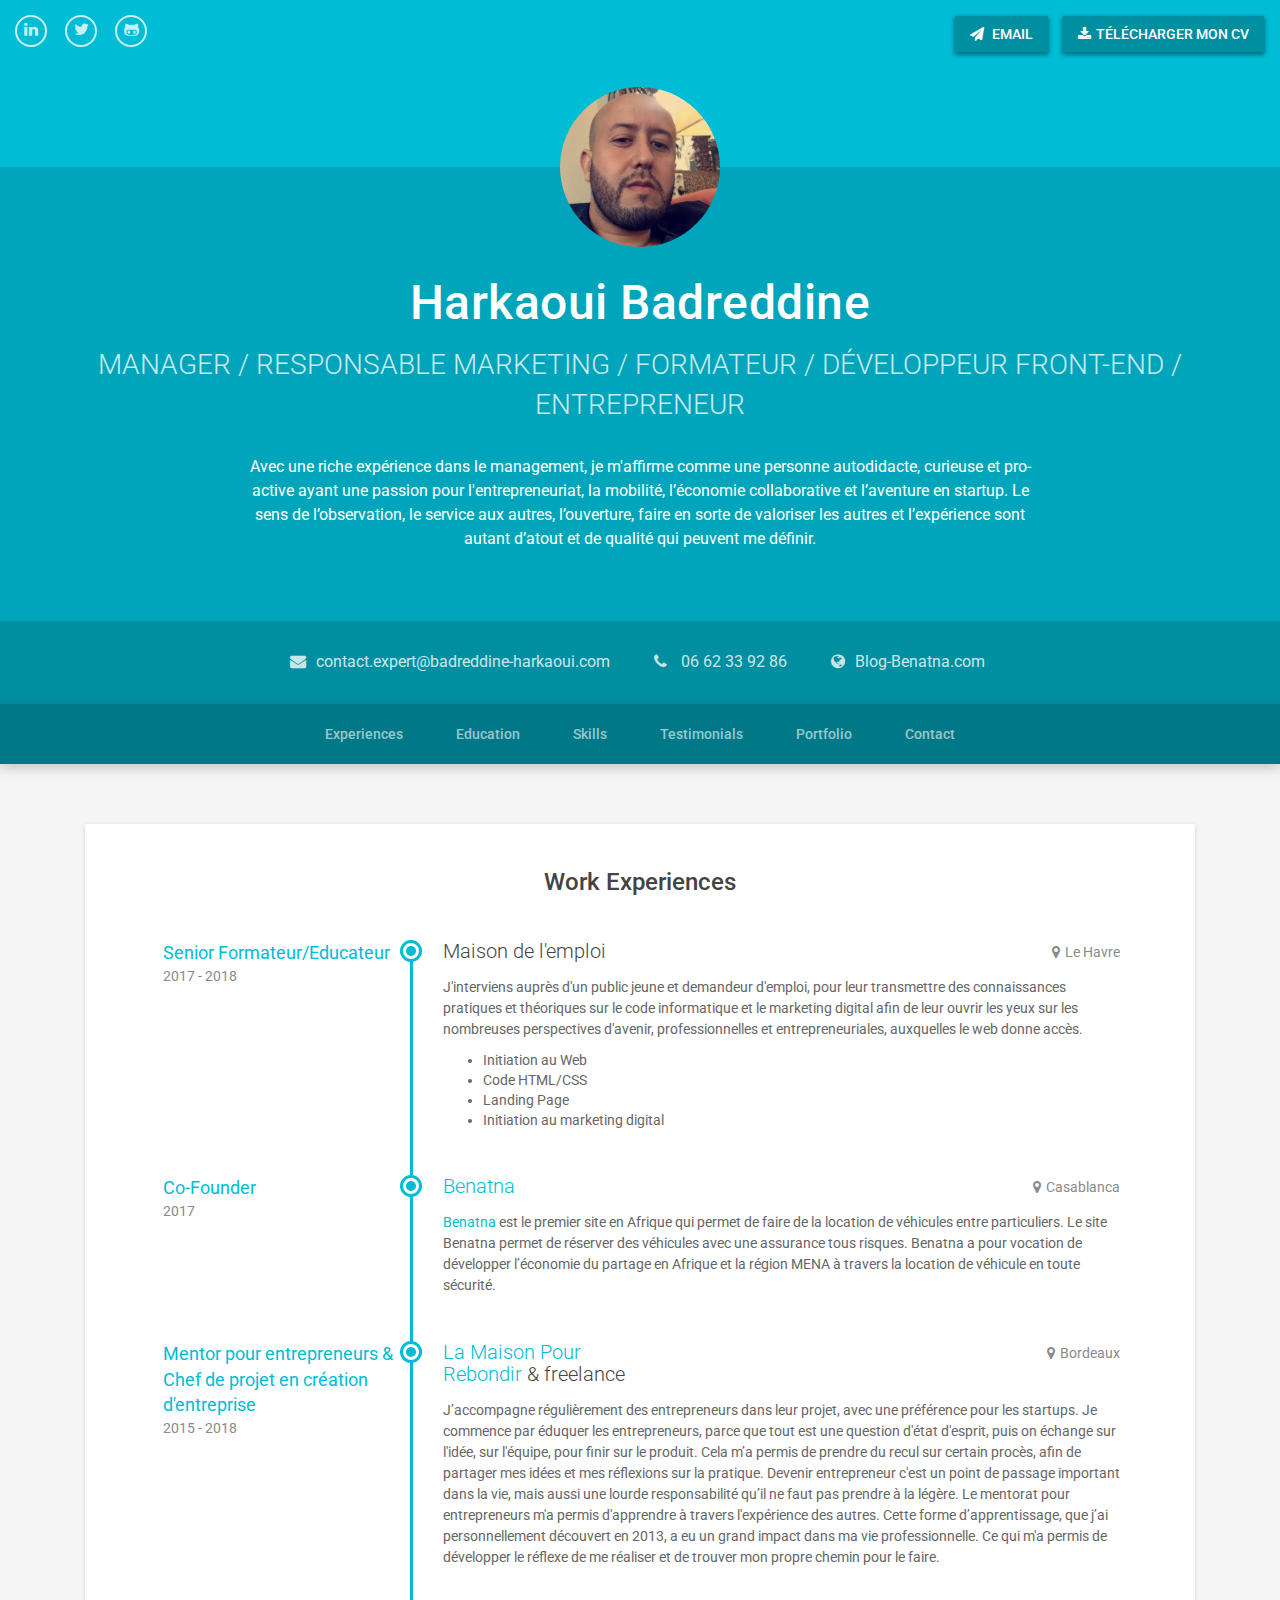
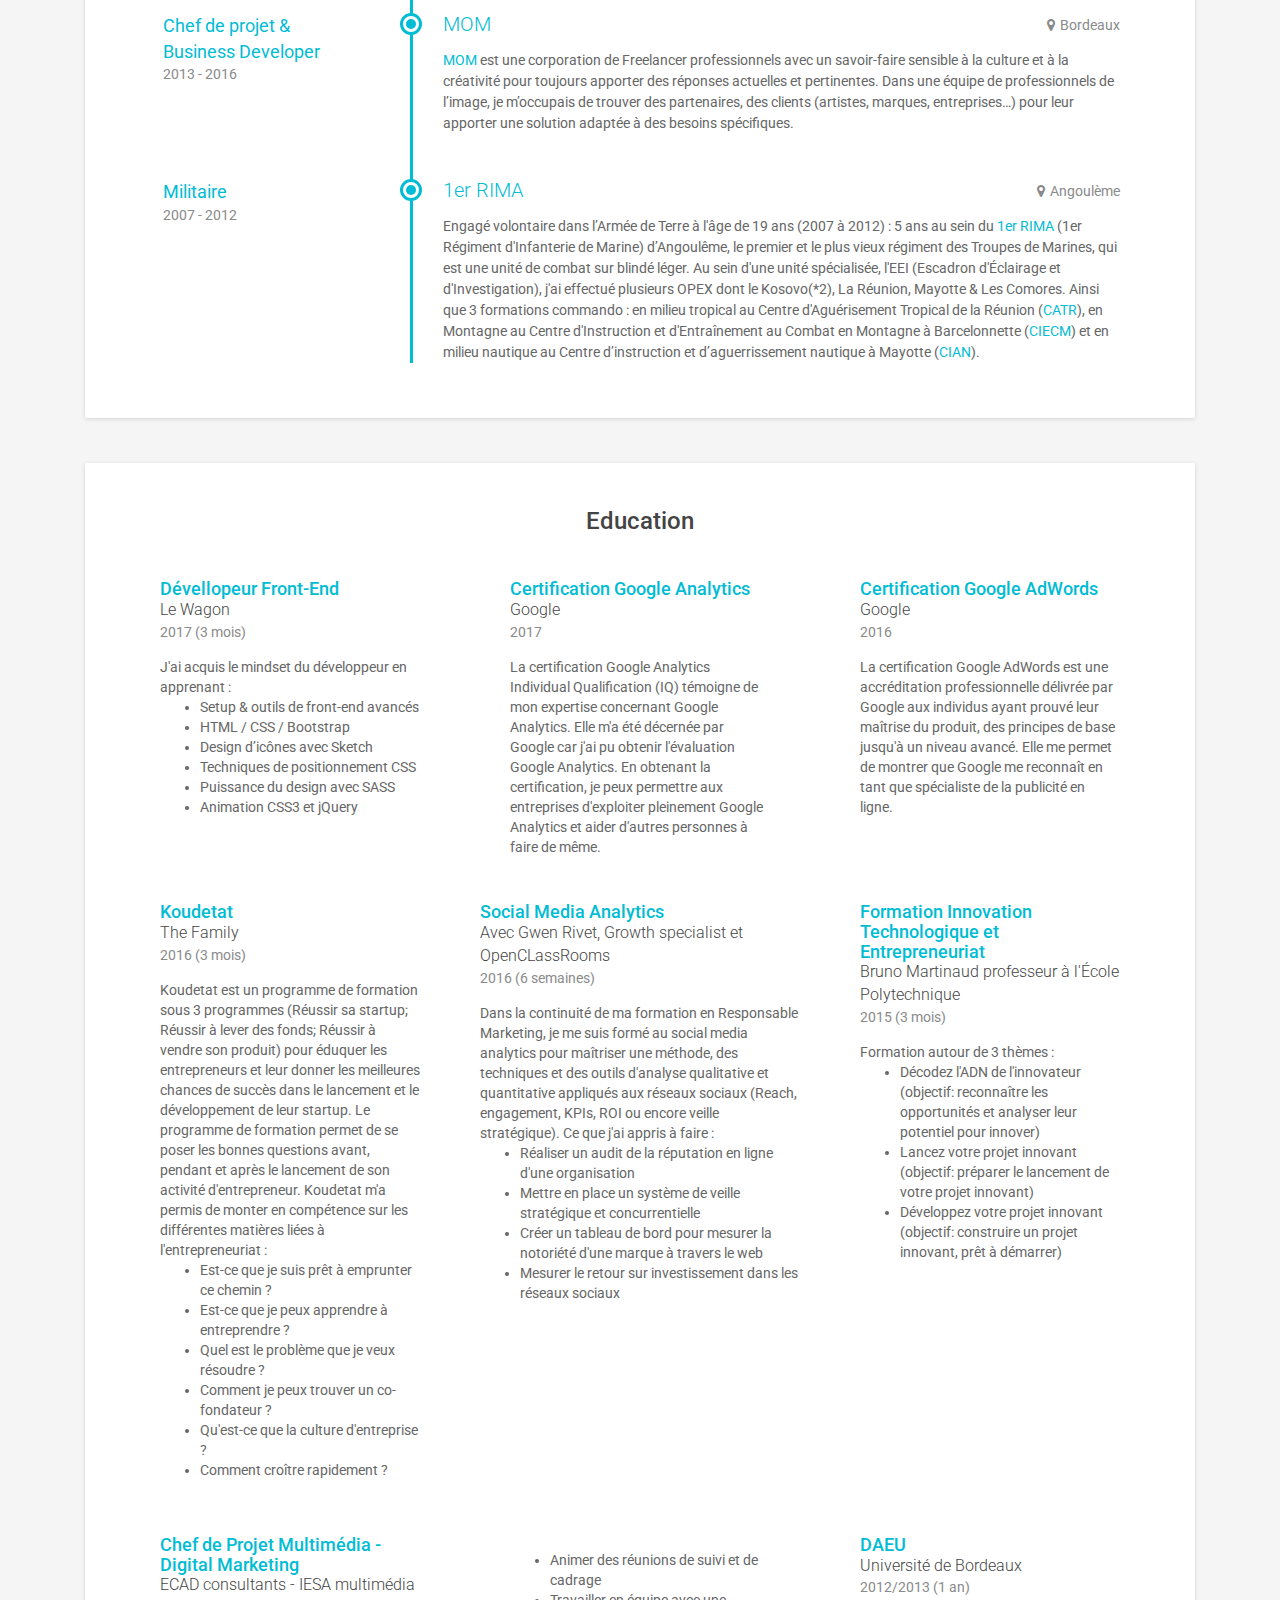
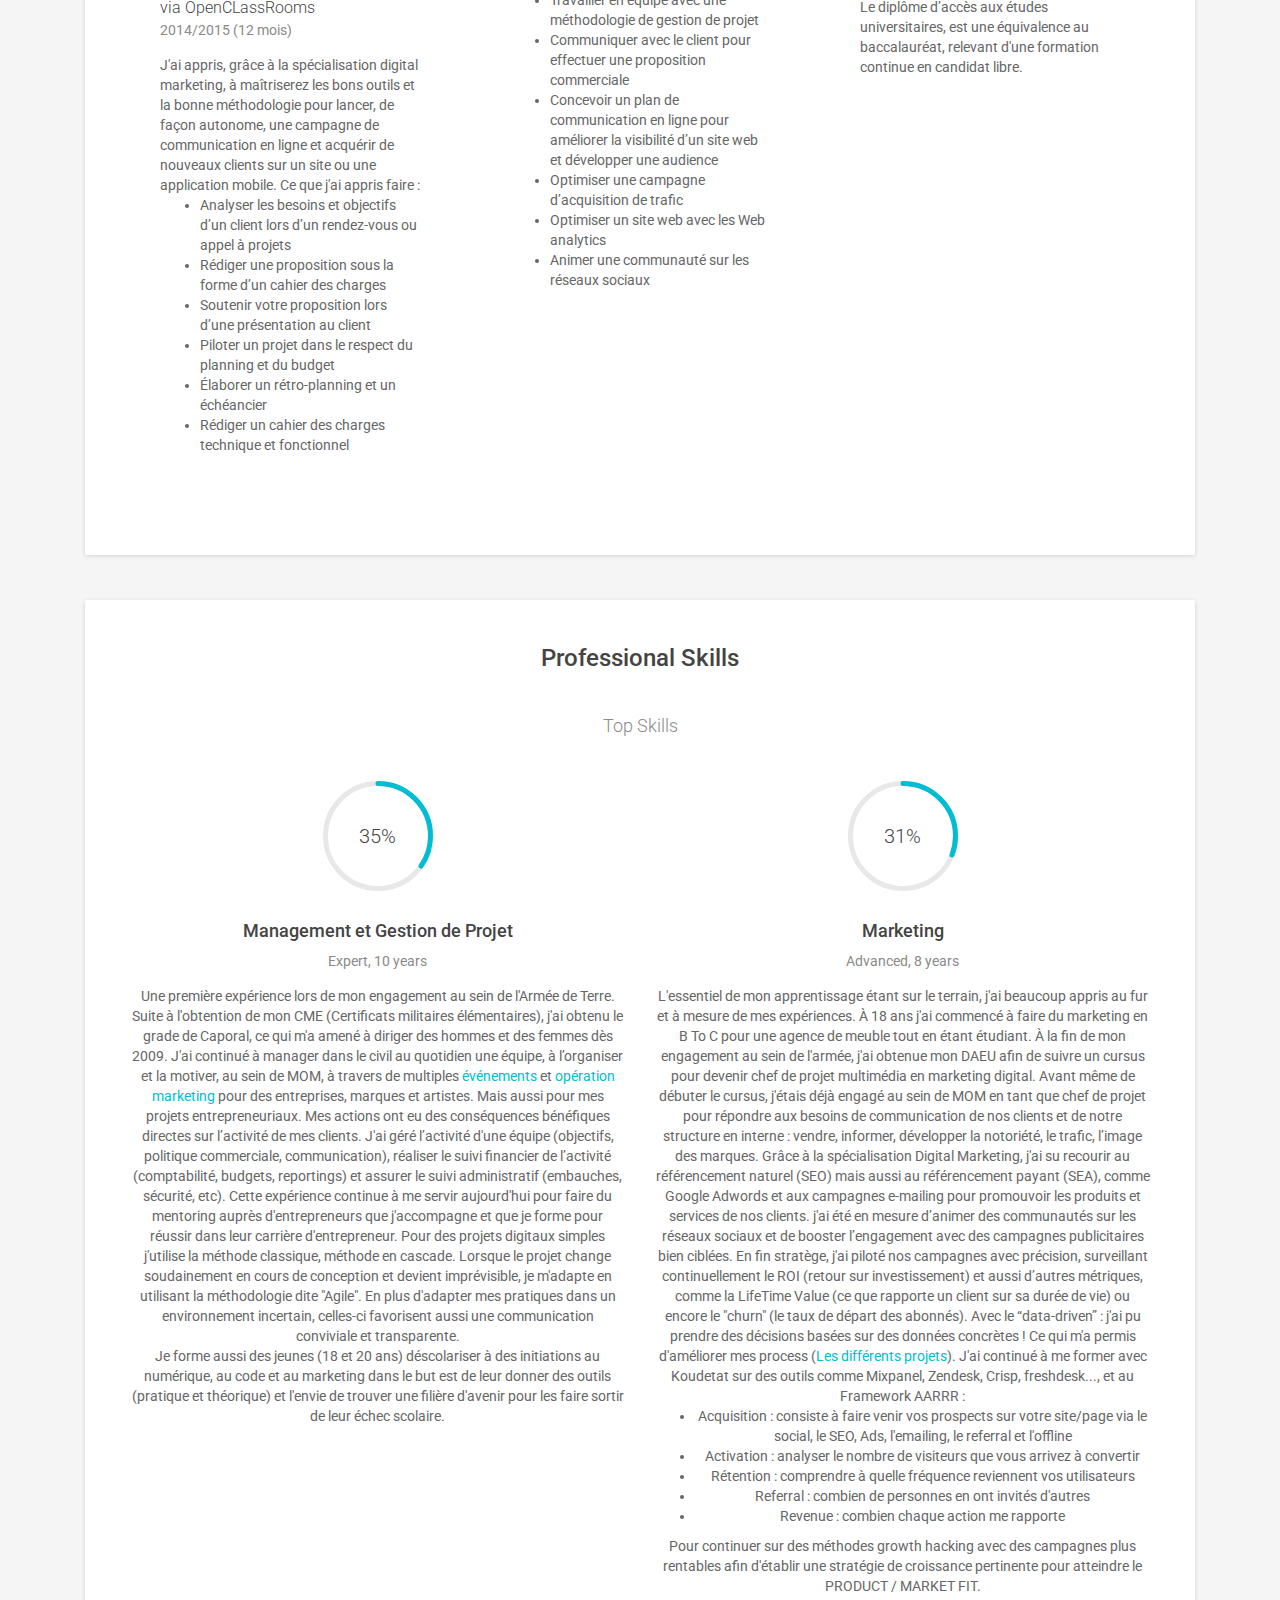
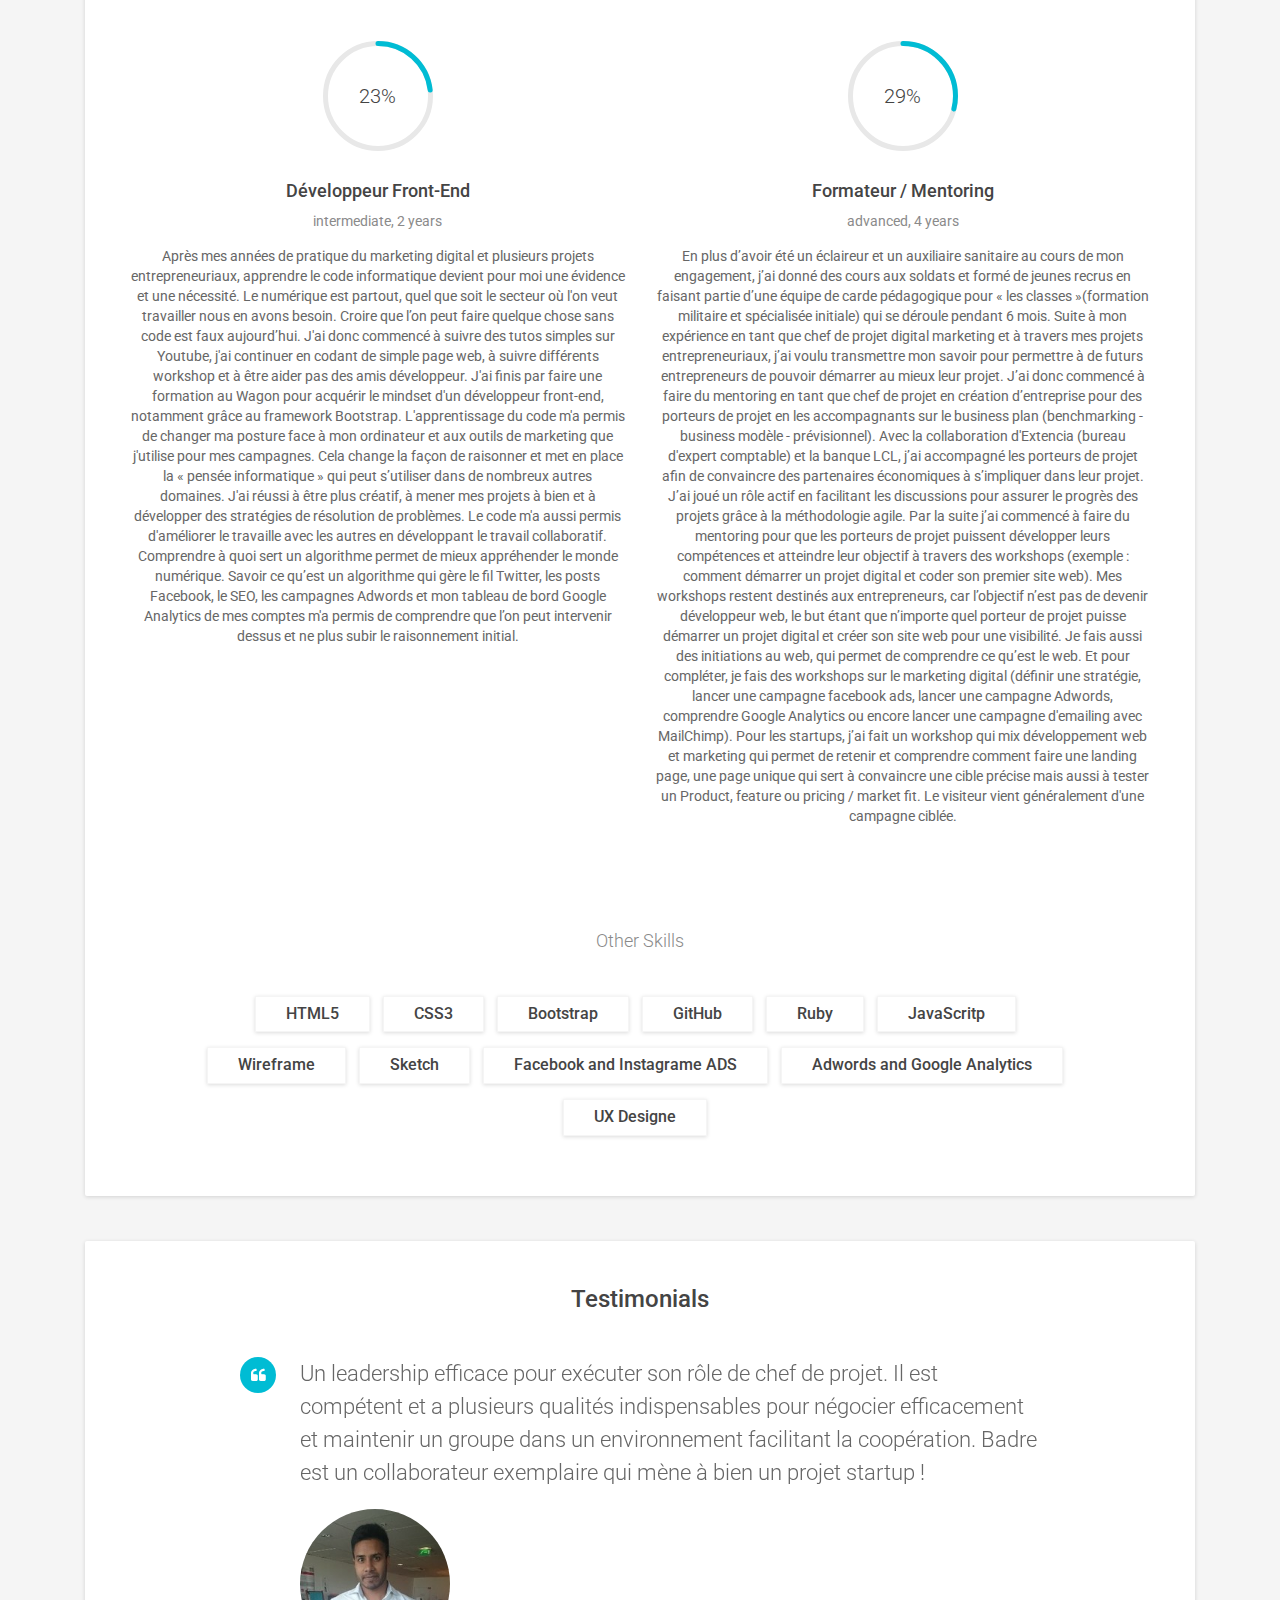
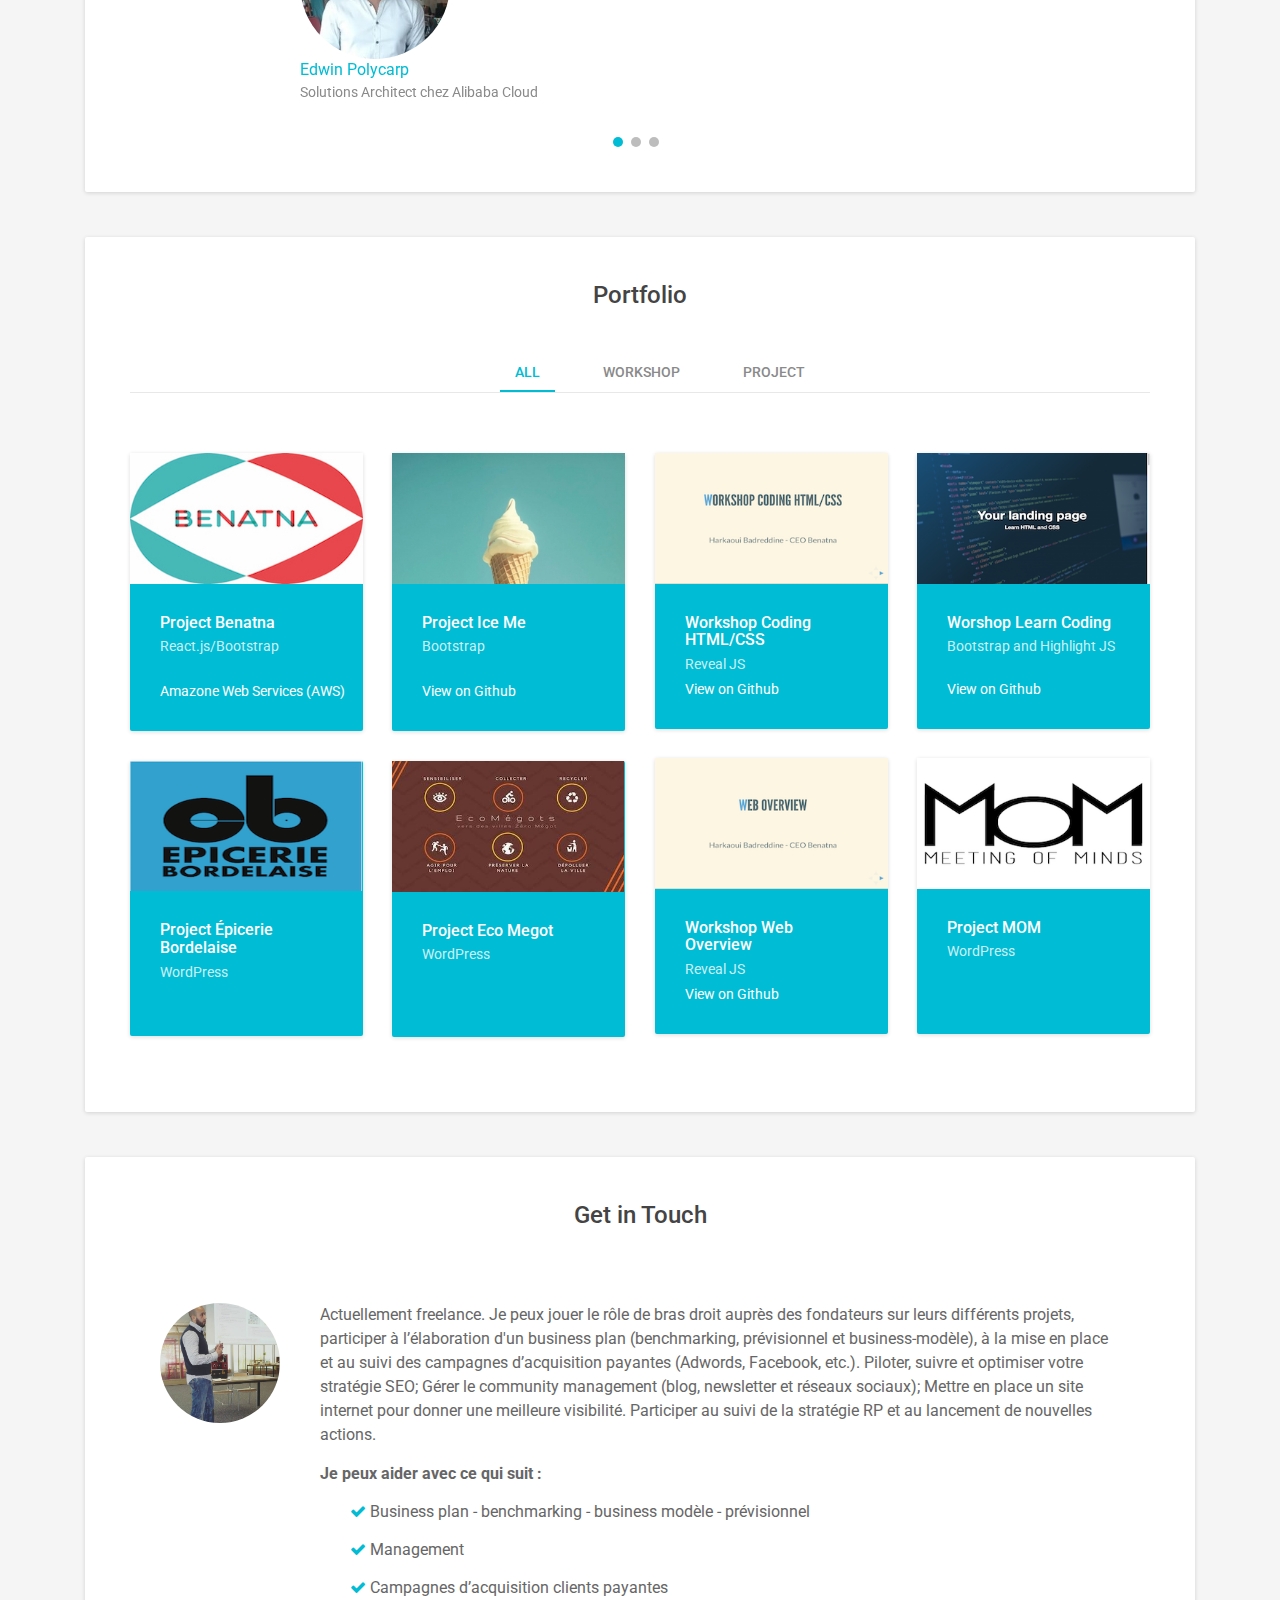
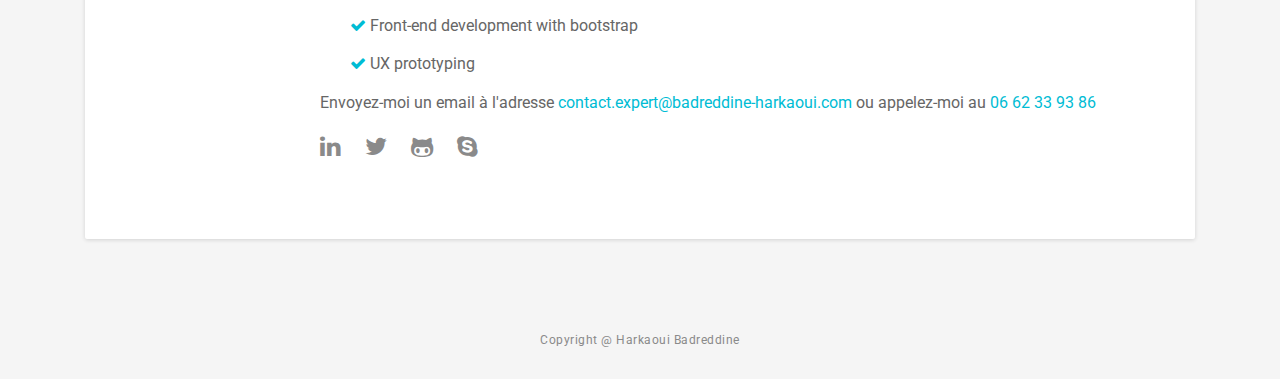
==== commit 05c4086c: "changement des photos de profile" ====
--- a/index.html
+++ b/index.html
@@ -48,7 +48,7 @@
 
         <div class="intro">
             <div class="container text-center">
-                <img class="profile-image" src="assets/images/profile-image2.jpg" alt="Harkaoui">
+                <img class="profile-image" src="assets/images/profile-image6.jpg" alt="Harkaoui">
                 <h1 class="name">Harkaoui Badreddine</h1>
                 <div class="title">MANAGER / RESPONSABLE MARKETING / FORMATEUR / DÉVELOPPEUR FRONT-END / ENTREPRENEUR</div>
                 <div class="profile">
@@ -422,7 +422,7 @@
                 <ol class="carousel-indicators">
                     <li data-target="#testimonials-carousel" data-slide-to="0" class="active"></li>
                     <li data-target="#testimonials-carousel" data-slide-to="1"></li>
-                    <li data-target="#testimonials-carousel" data-slide-to="2" style="display: none;"></li>
+                    <li data-target="#testimonials-carousel" data-slide-to="2"></li>
                 </ol>
 
                 <!-- Wrapper for slides -->
@@ -452,10 +452,10 @@
                         </div><!--//source-->
                     </div><!--//item-->
 
-                    <div class="item carousel-item" style="display: none;">
+                    <div class="item carousel-item">
                         <blockquote class="quote">
                             <p><i class="fa fa-quote-left"></i>
-                            .....</p>
+                            Une maitrise de la pédagogie, et une envie de transmettre ses compétences et son savoir. Que ce soit pour former des collaborateurs d'entreprise ou conseiller des institutions sur la nécessité d'enseigner le codage pour préparer les jeunes aux métiers de demain, dont certains n'existent pas encore, Badreddine valorise le métier de consultant formateur.</p>
                         </blockquote>
                         <div class="source">
                             <img class="img-circle" src="assets/images/Khalid-Bouksib.jpg" alt="bh" style="width: 150px; height: 150px; border-radius: 50%;">
@@ -584,7 +584,7 @@
         <section id="contact-section" class="contact-section section">
             <h2 class="section-title">Get in Touch</h2>
             <div class="intro">
-                <img class="profile-image" src="assets/images/profile-image.jpg" alt="bh">
+                <img class="profile-image" src="assets/images/profile-image8.jpg" alt="bh">
                 <div class="dialog">
                     <p>Actuellement freelance. Je peux jouer le rôle de bras droit auprès des fondateurs sur leurs différents projets, participer à l’élaboration d'un business plan (benchmarking, prévisionnel et business-modèle), à la mise en place et au suivi des campagnes d’acquisition payantes (Adwords, Facebook, etc.). Piloter, suivre et optimiser votre stratégie SEO; Gérer le community management (blog, newsletter et réseaux sociaux); Mettre en place un site internet pour donner une meilleure visibilité. Participer au suivi de la stratégie RP et au lancement de nouvelles actions.</p>
                     <p><strong>Je peux aider avec ce qui suit :</strong></p>
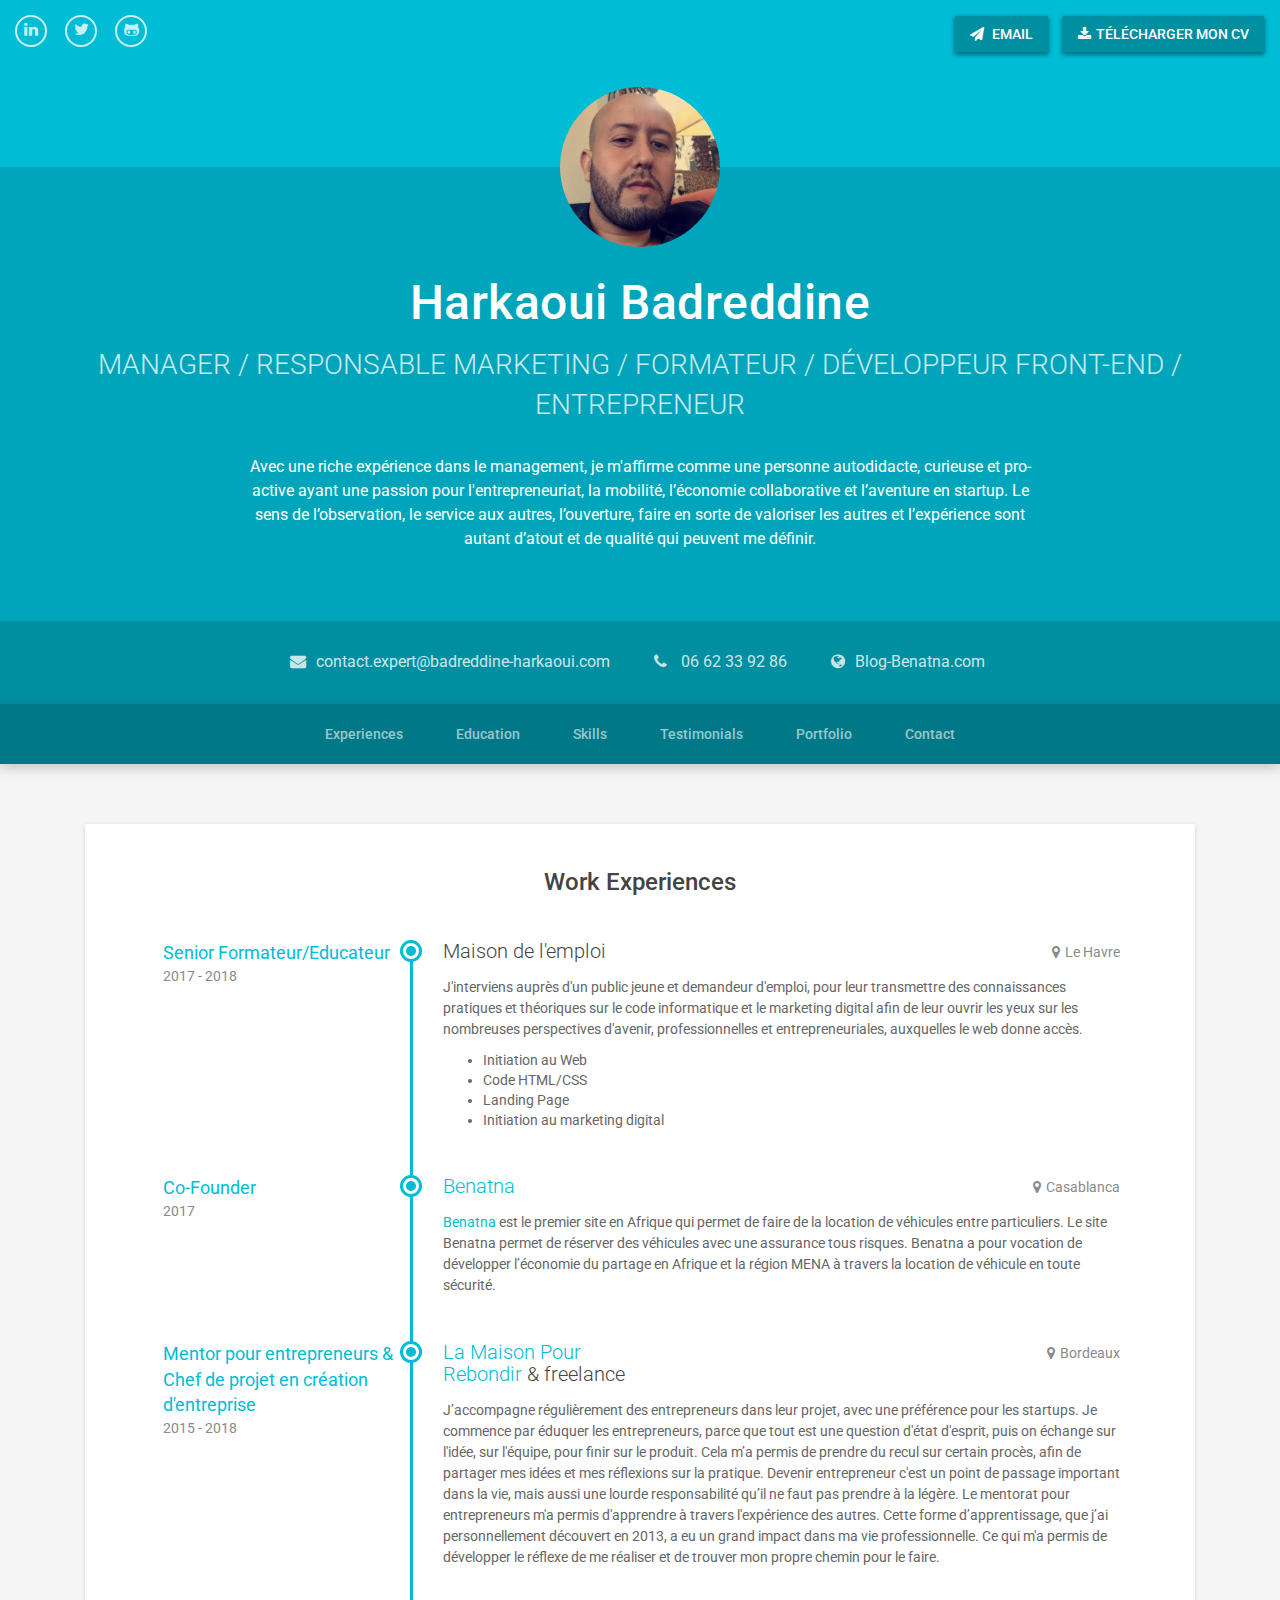
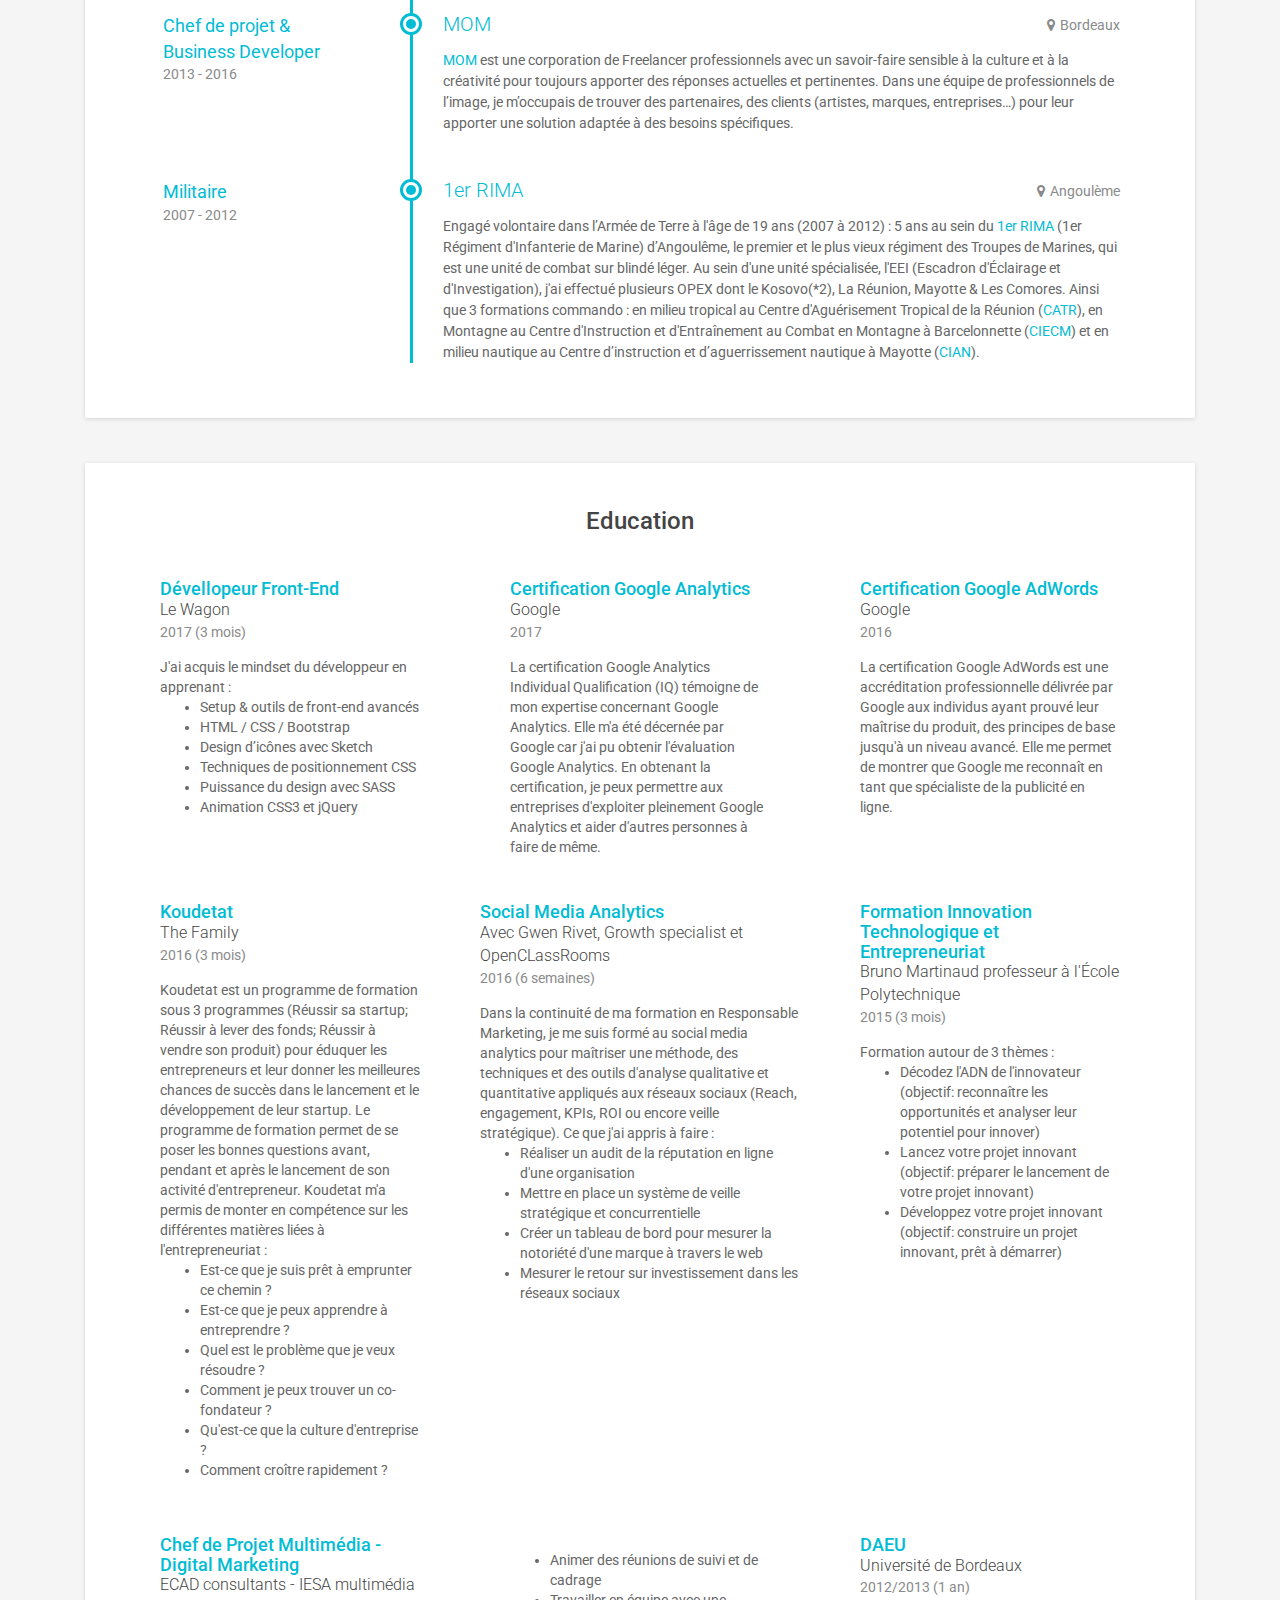
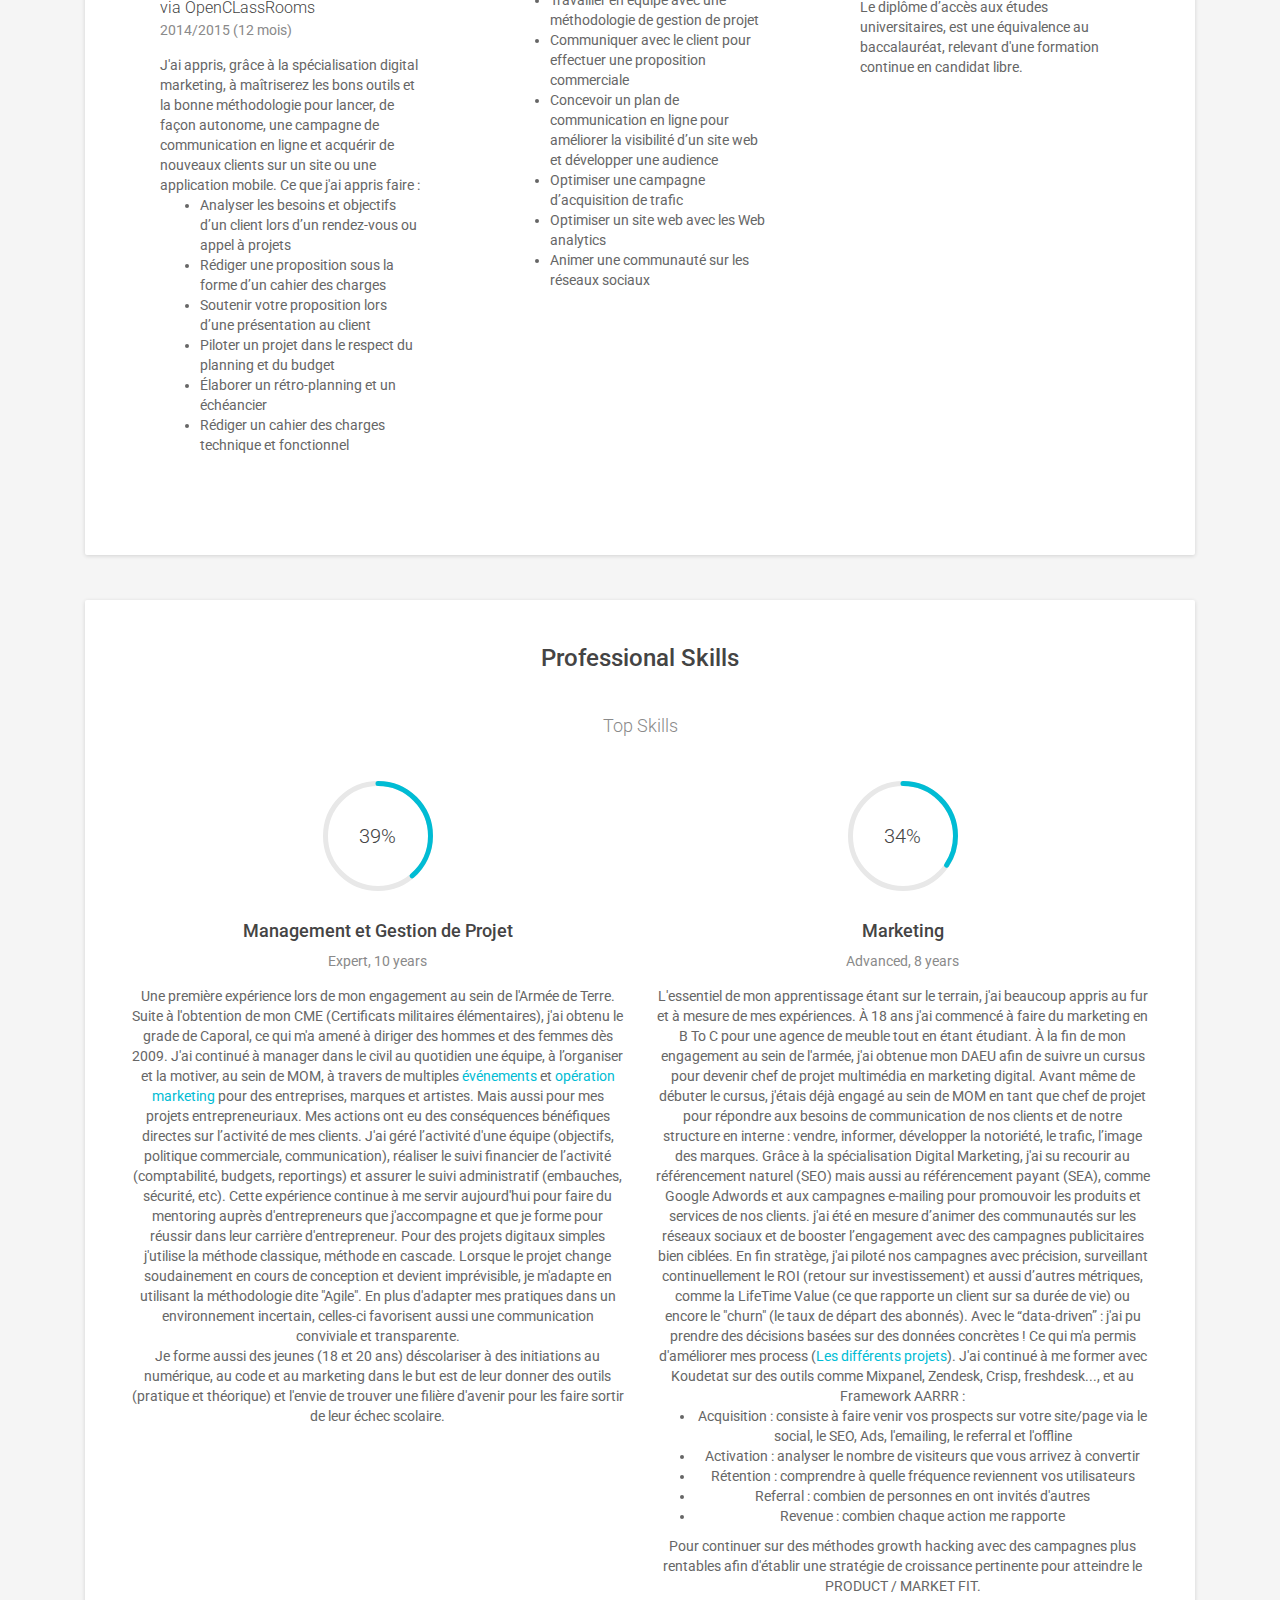
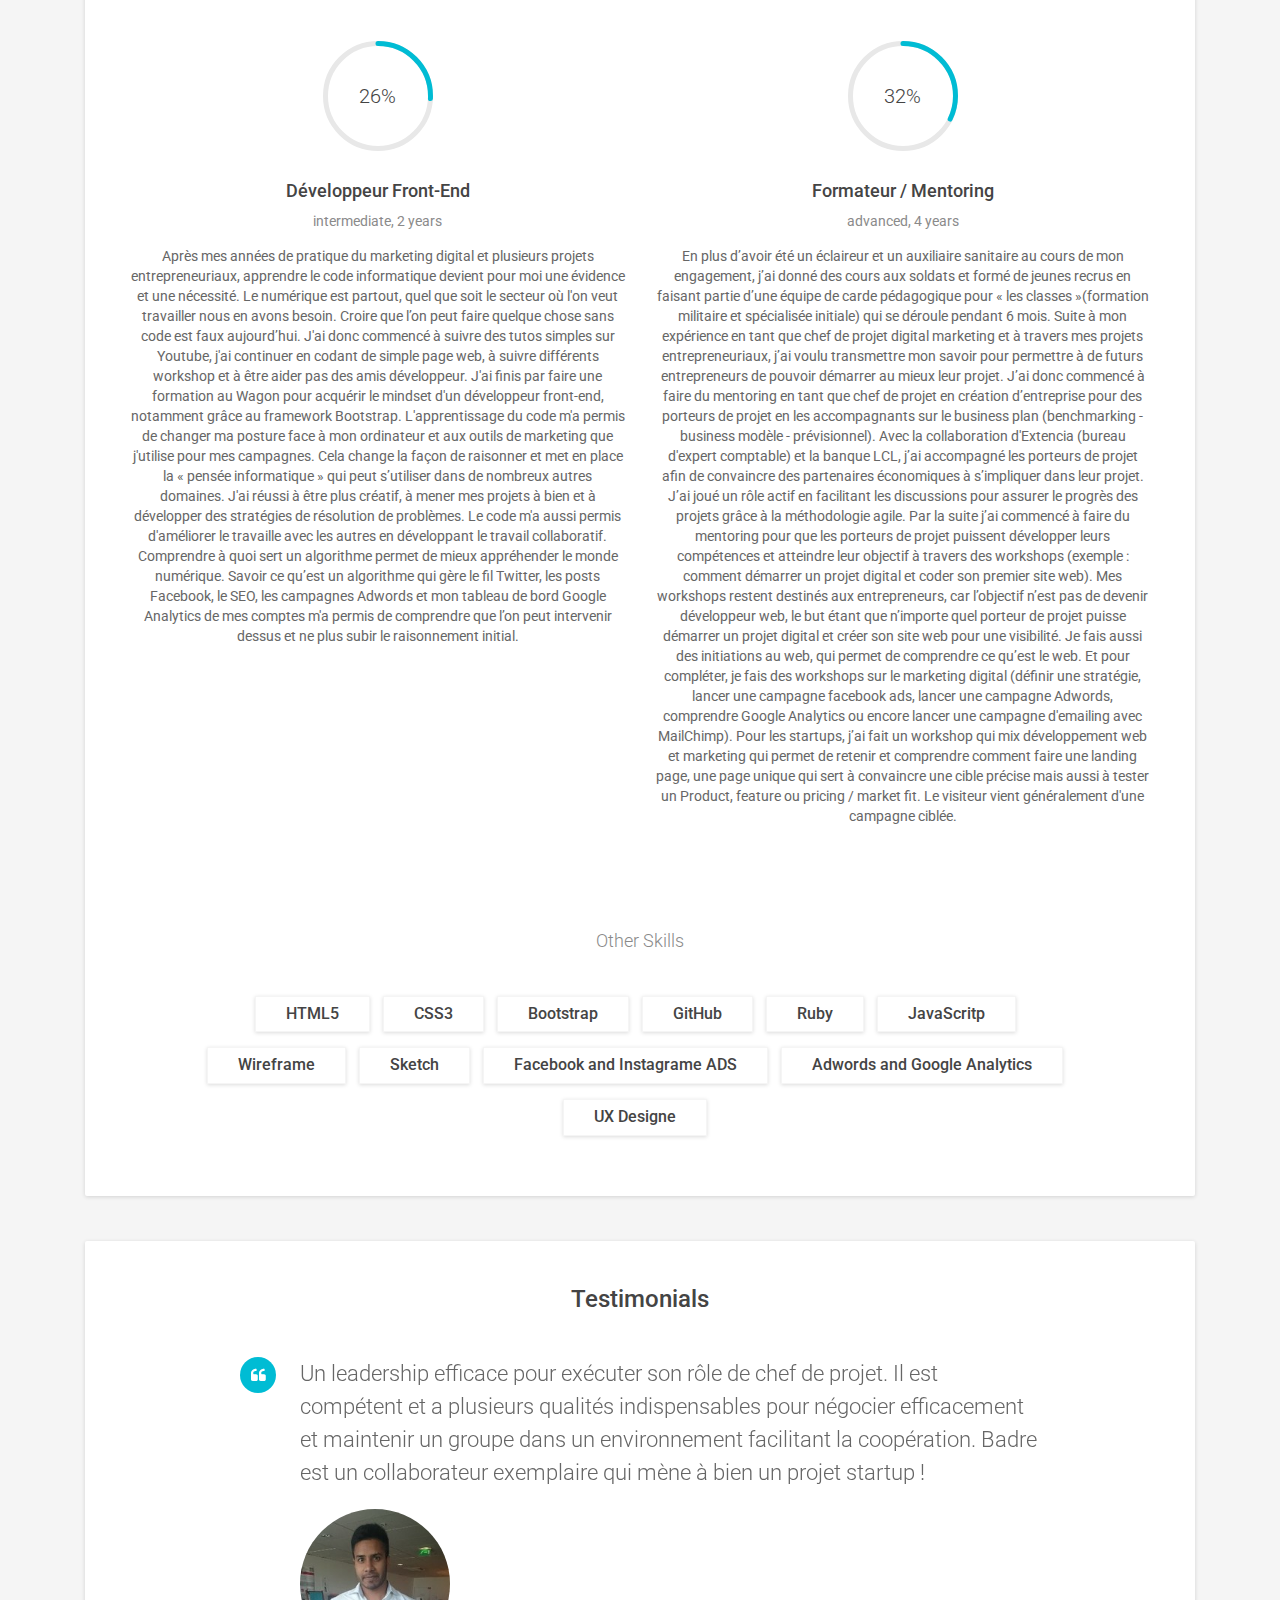
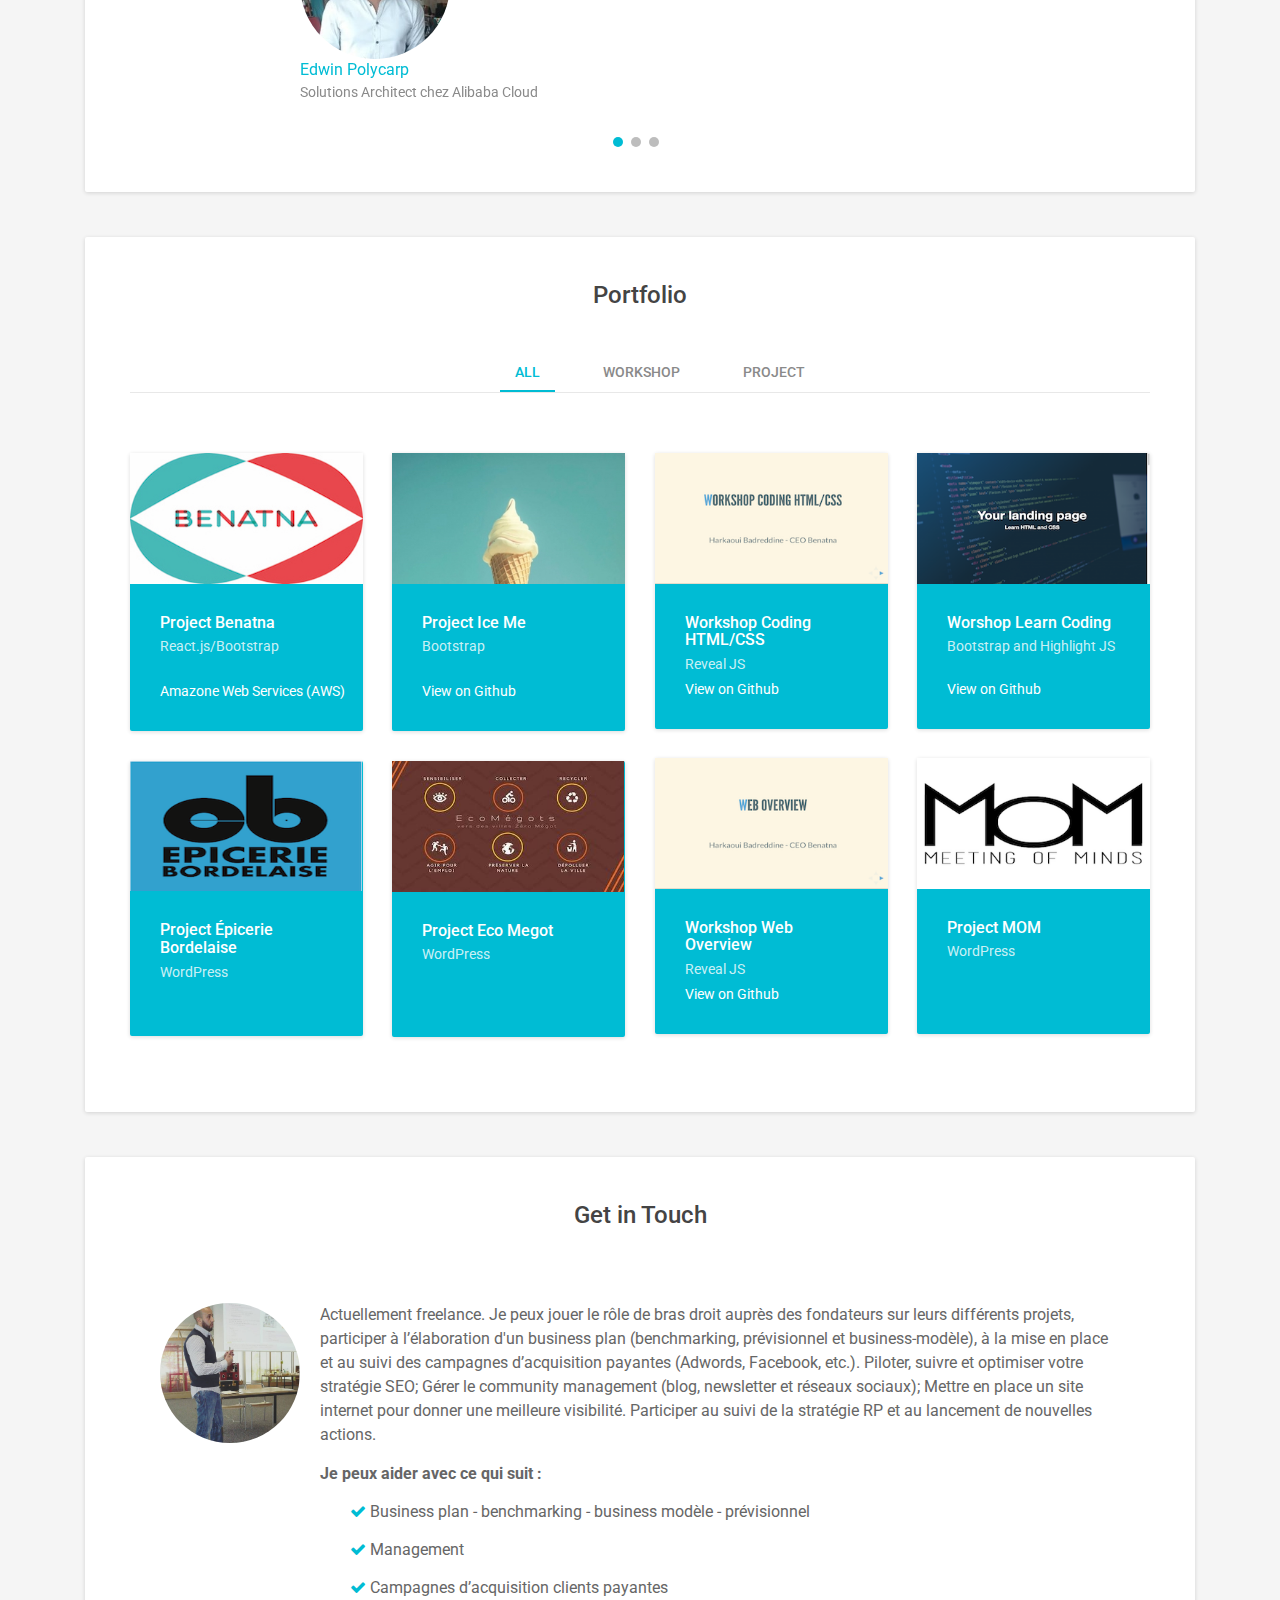
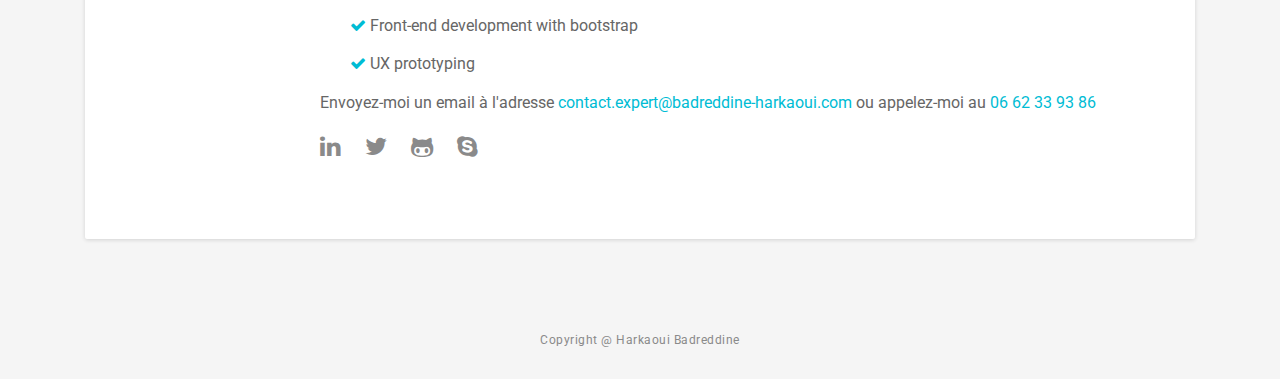
==== commit ec7f308a: "Mise à jour photo profil et dossier css" ====
--- a/index.html
+++ b/index.html
@@ -10,7 +10,7 @@
     <meta name="author" content="Badreddine Harkaoui">
     <meta property="og:title" content="Badreddine Harkaoui">
     <meta property="og:description" content="Mon CV／Portfolio et une description de moi">
-    <meta property="og:image" href="https://www.google.fr/url?sa=i&source=images&cd=&cad=rja&uact=8&ved=2ahUKEwig36735aPcAhVBJlAKHaXZAQcQjRx6BAgBEAU&url=https%3A%2F%2Ftwitter.com%2Fbharkaoui&psig=AOvVaw1smx_BgxcuvMjUL1gw-mQZ&ust=1531836367950061">
+    <meta property="og:image" href="https://scontent-cdg2-1.xx.fbcdn.net/v/t1.0-9/37634025_854280078100631_3621635892797505536_n.jpg?_nc_cat=0&oh=3b45da5df314fa29d55d4eed7ce86895&oe=5BD0BD70">
     <meta property="og:type" content="website">
     <meta property="og:site_name" content="badreddine-harkaoui">
     <meta name="google-site-verification" content="tx7Drrzp3gqDveOPO0IuUKk--RMm-qc4PbTqPcKO7Qk" />
--- a/assets/css/styles.css
+++ b/assets/css/styles.css
@@ -628,8 +628,8 @@
   color: #666;
 }
 .contact-section .intro .profile-image {
-  width: 120px;
-  height: 120px;
+  width: 140px;
+  height: 140px;
   position: absolute;
   left: 30px;
   border-radius: 50%
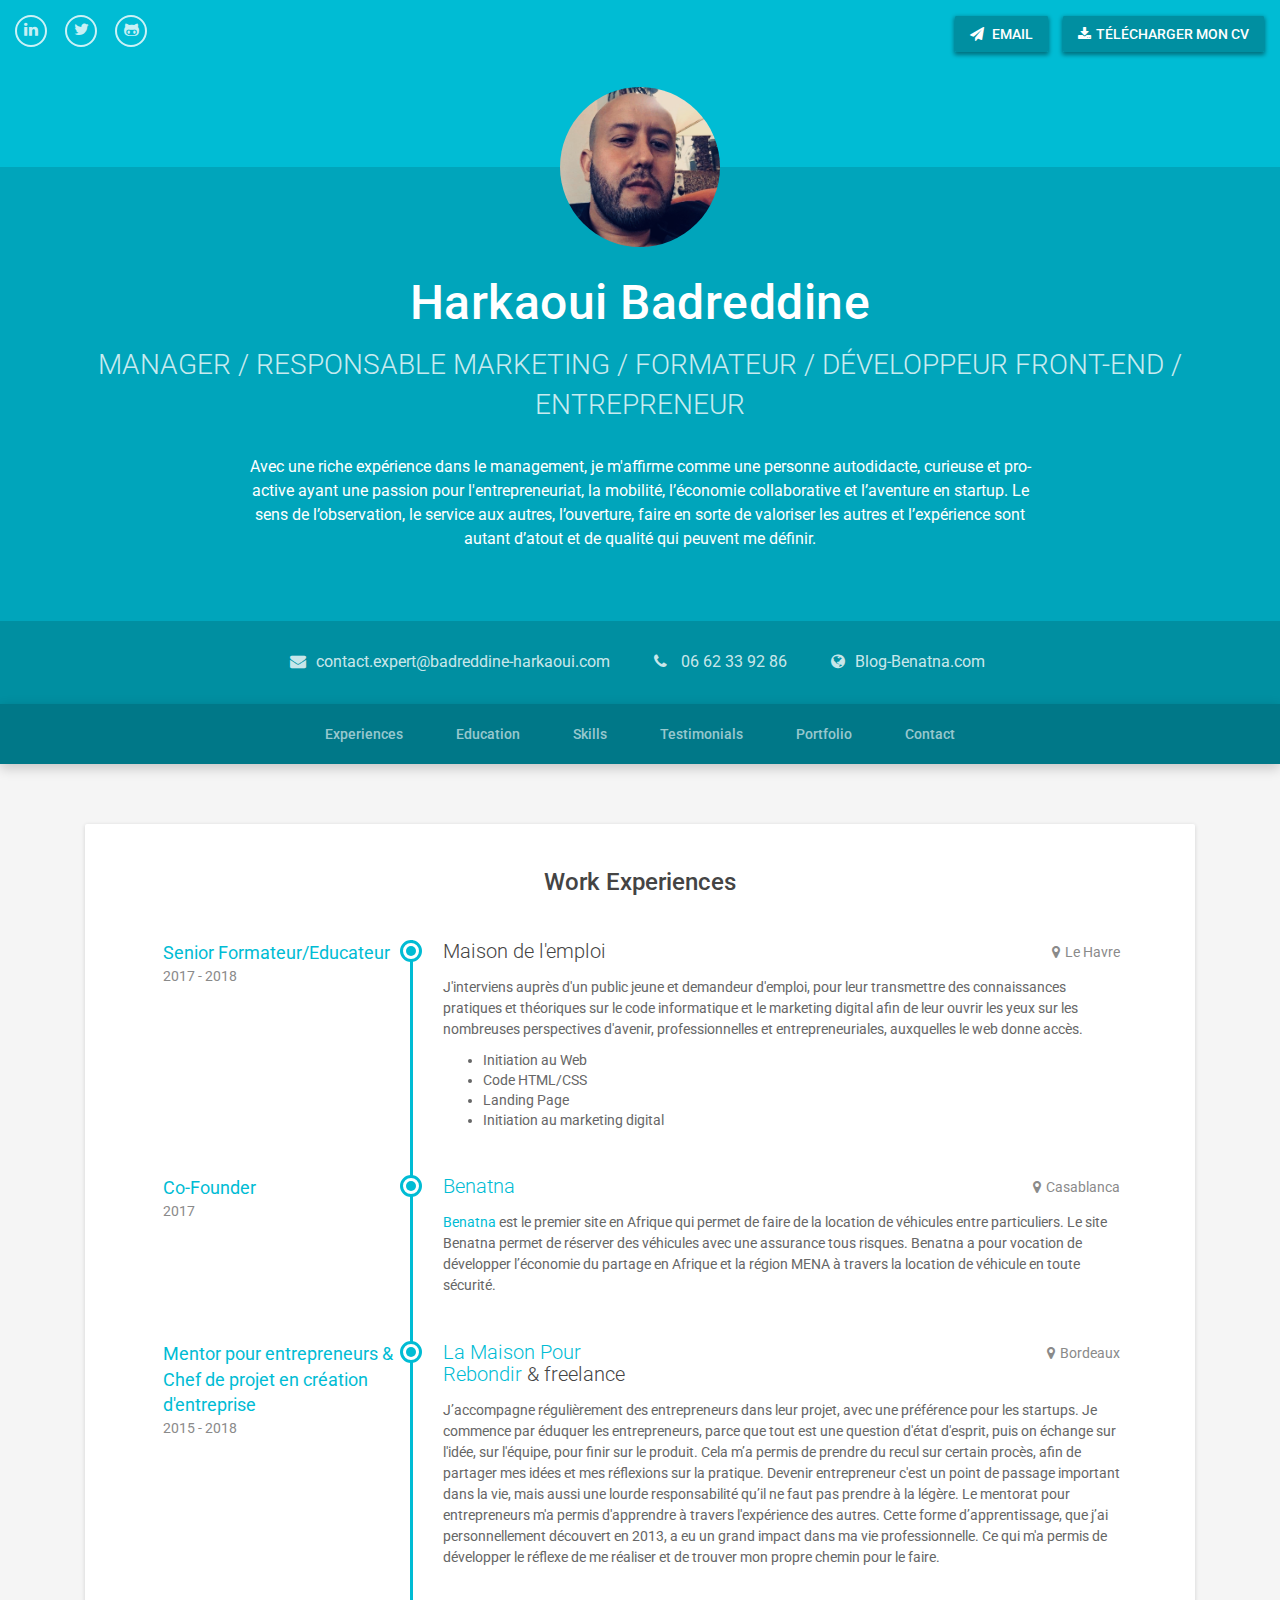
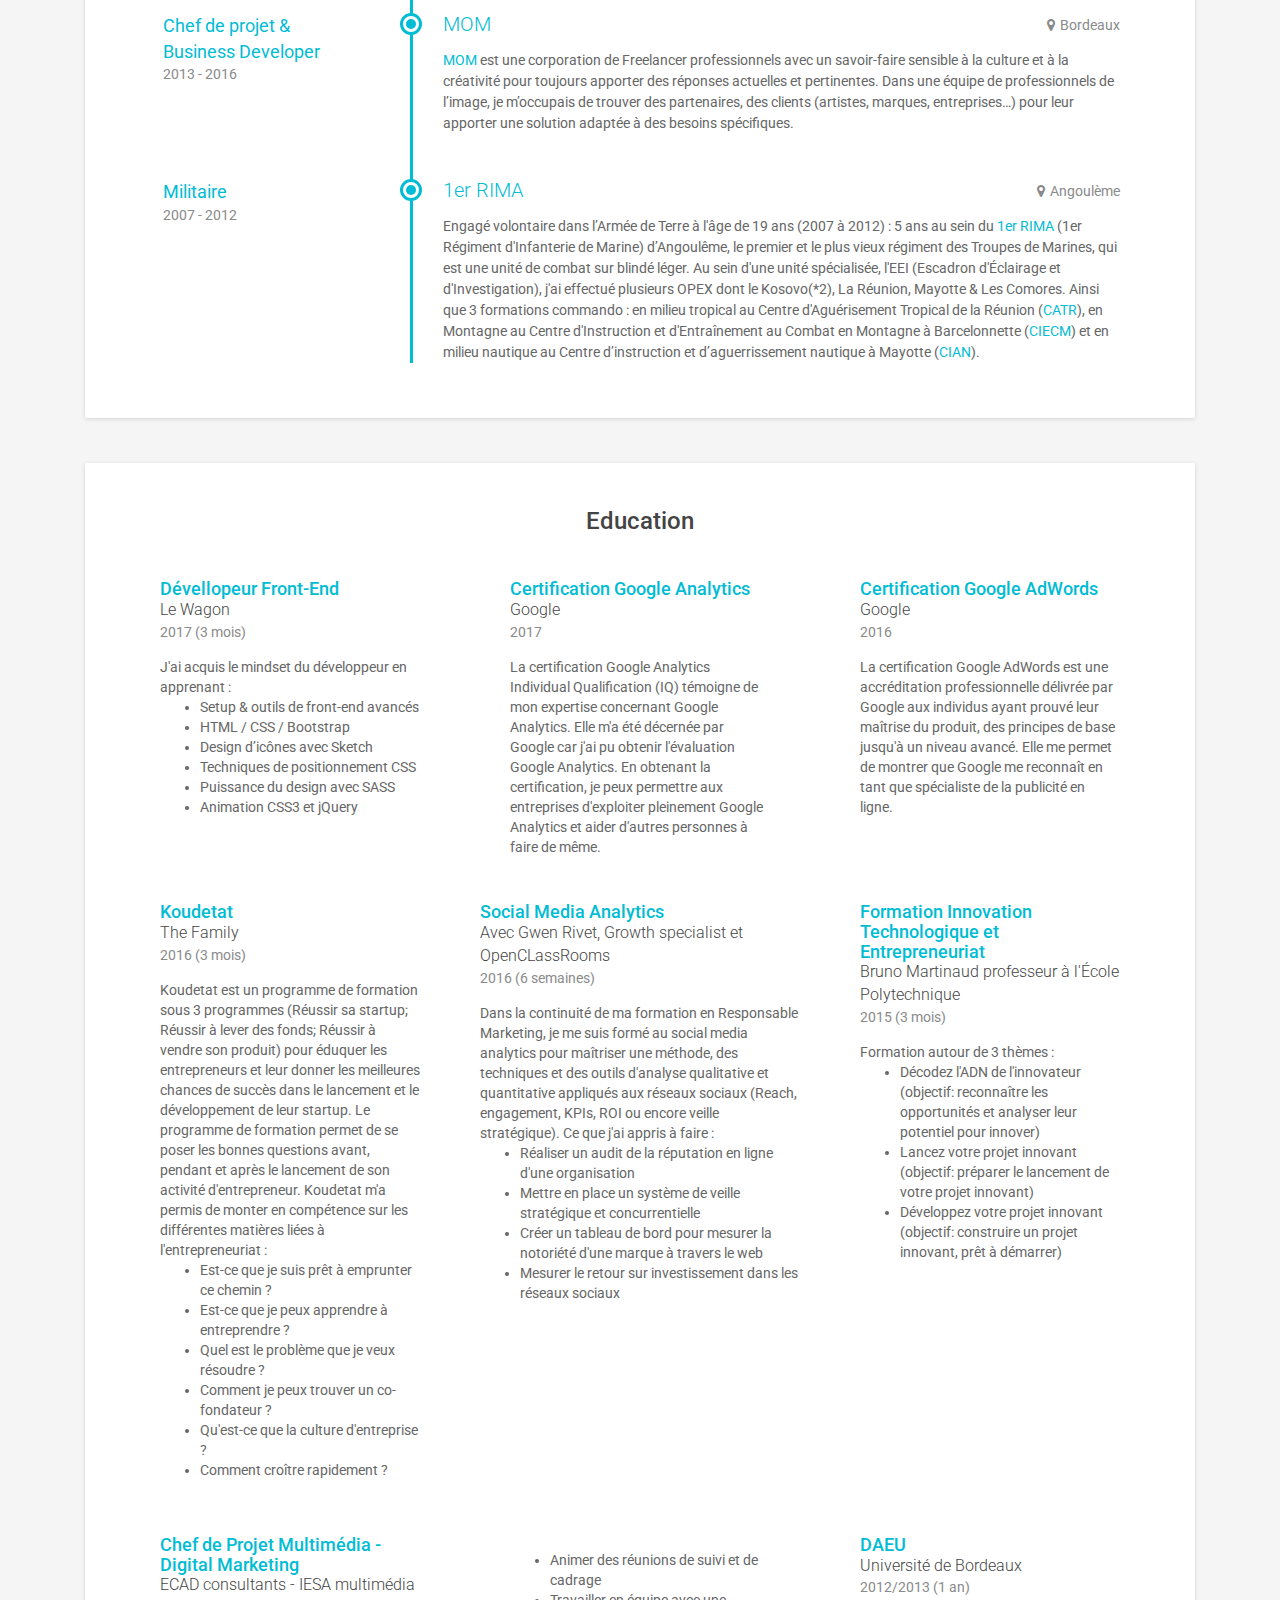
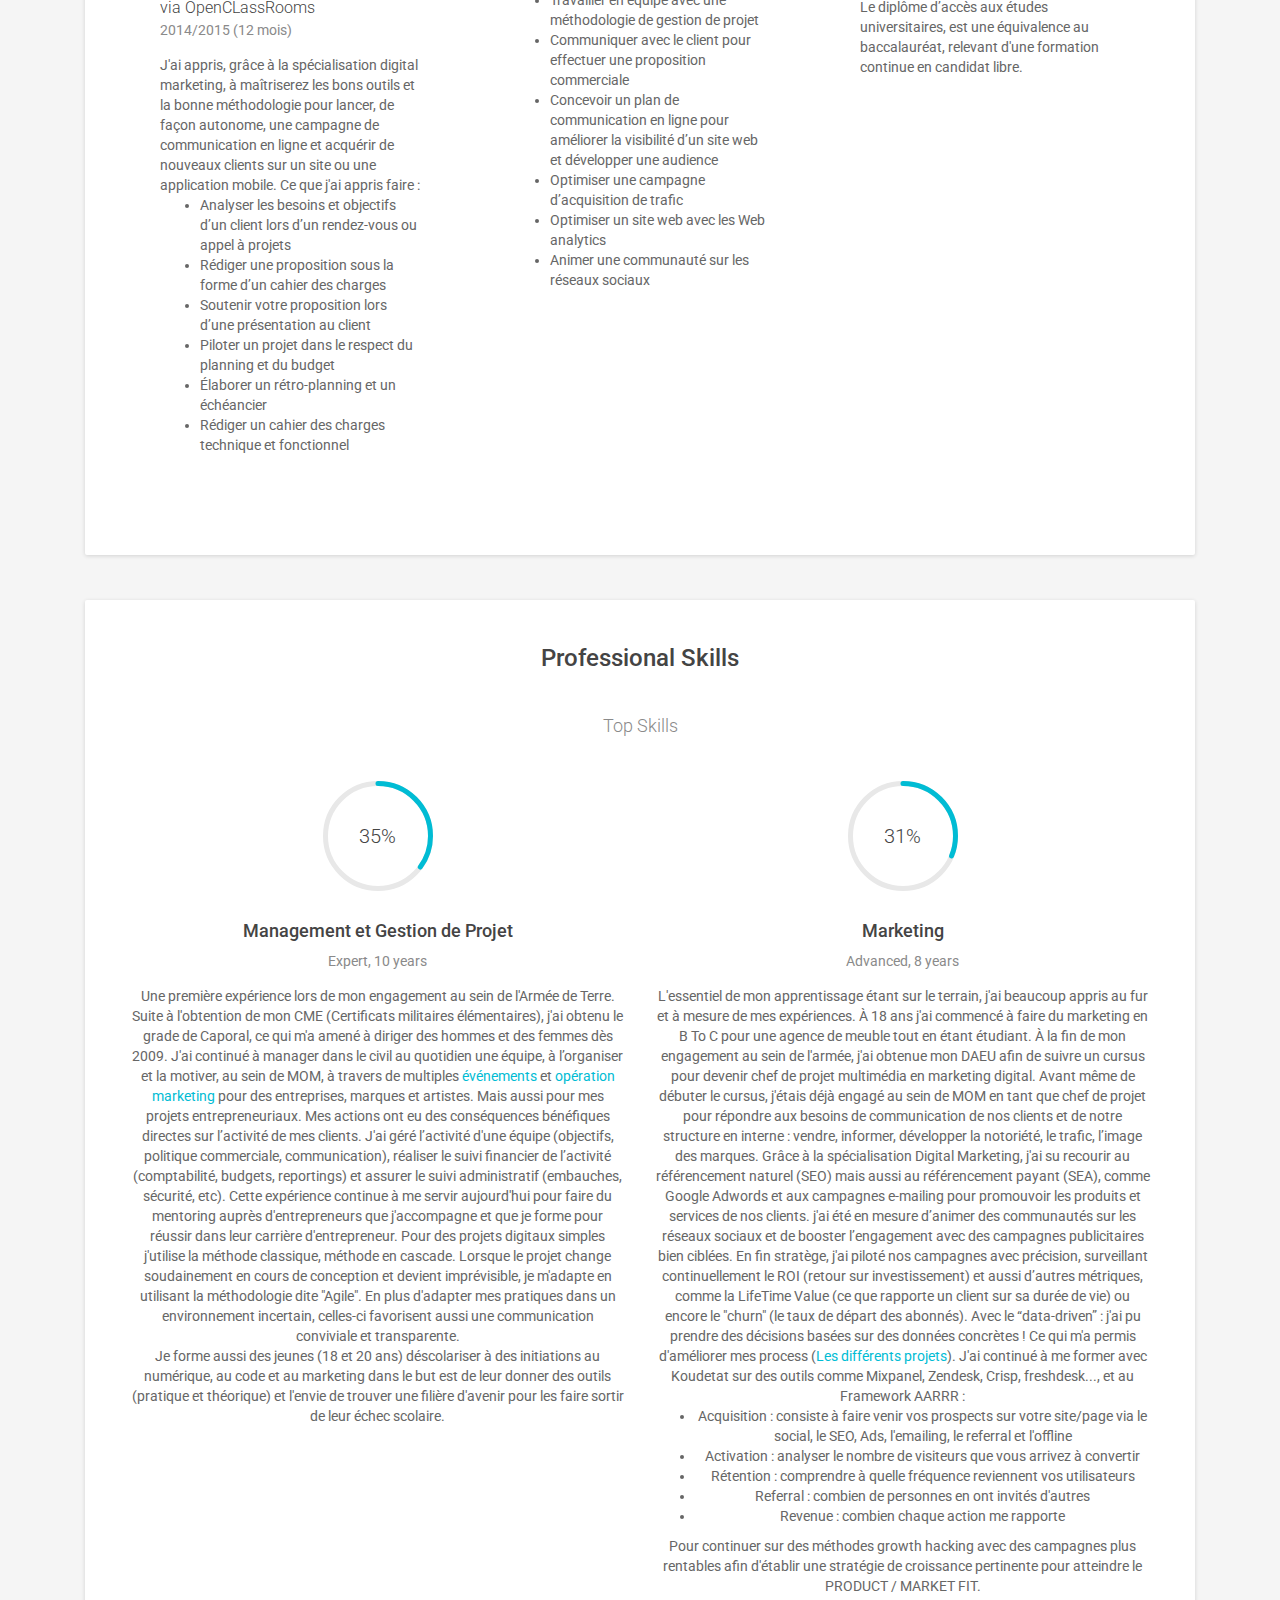
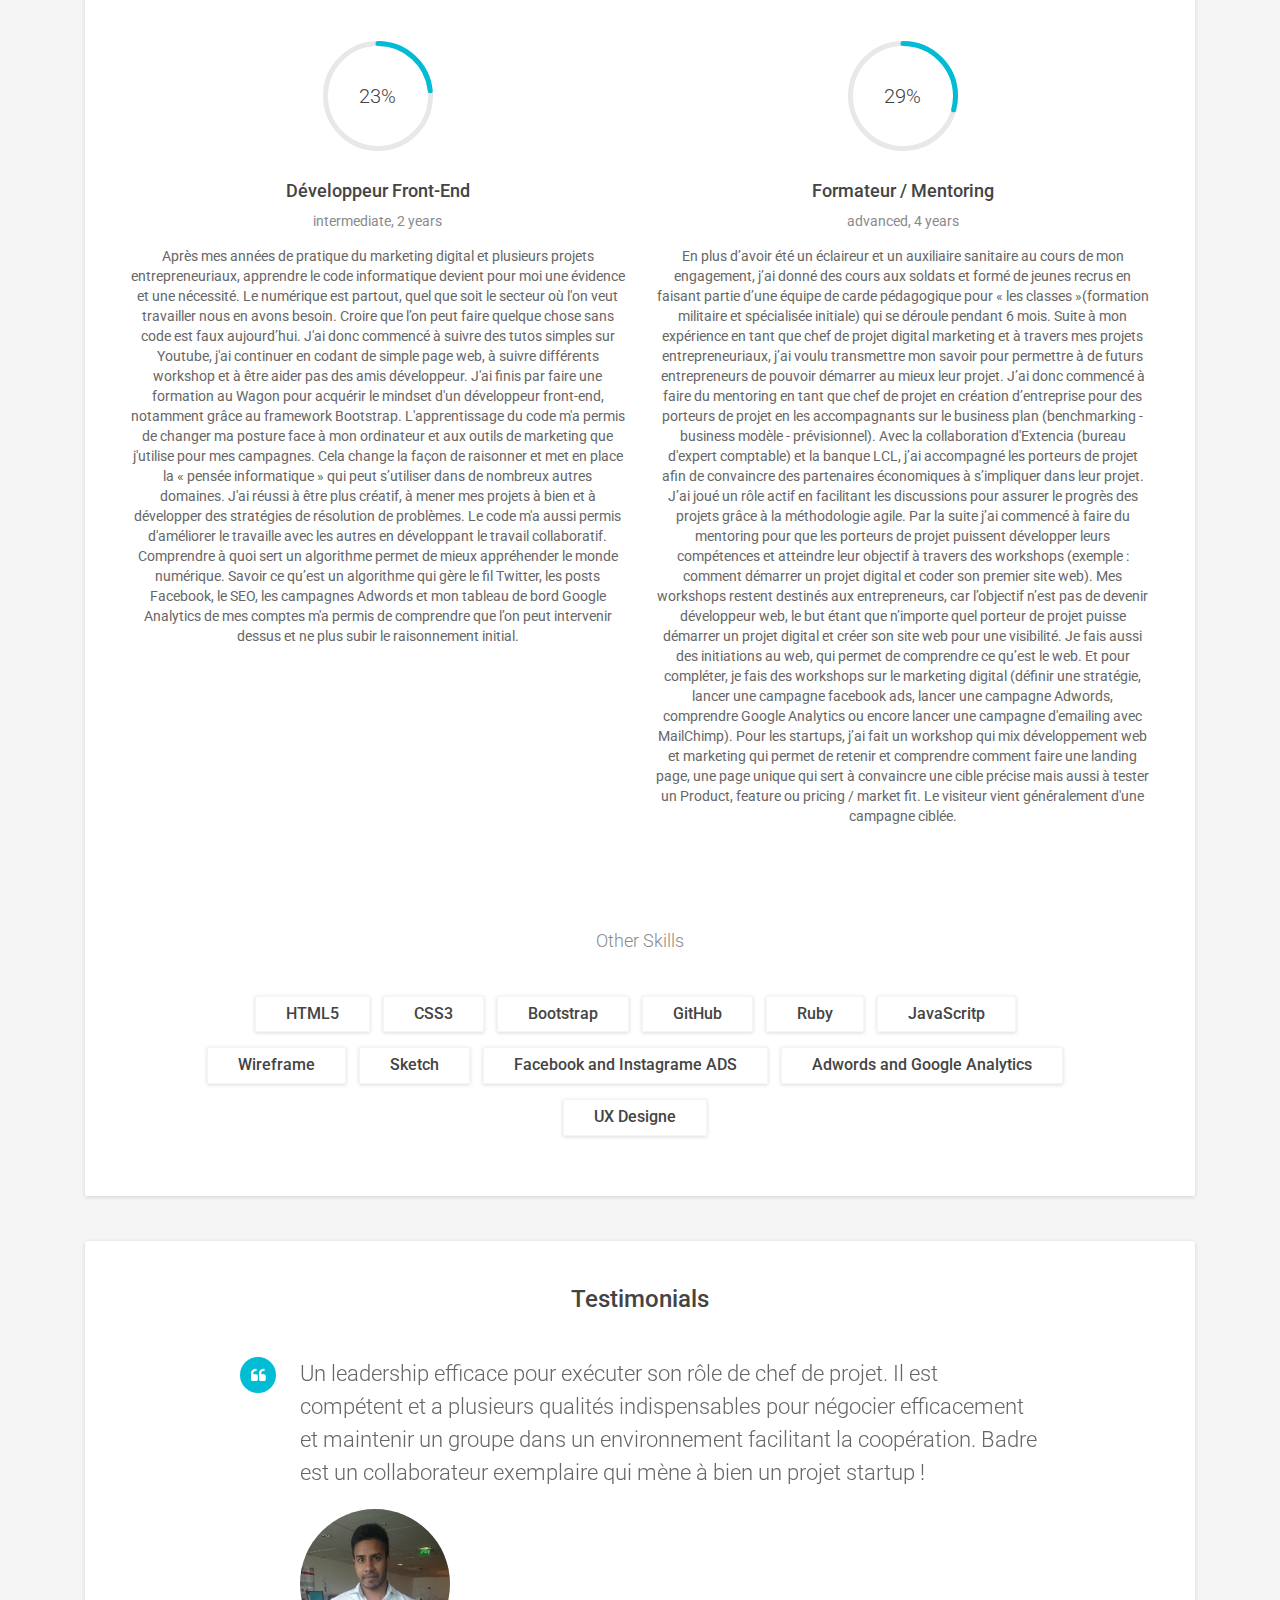
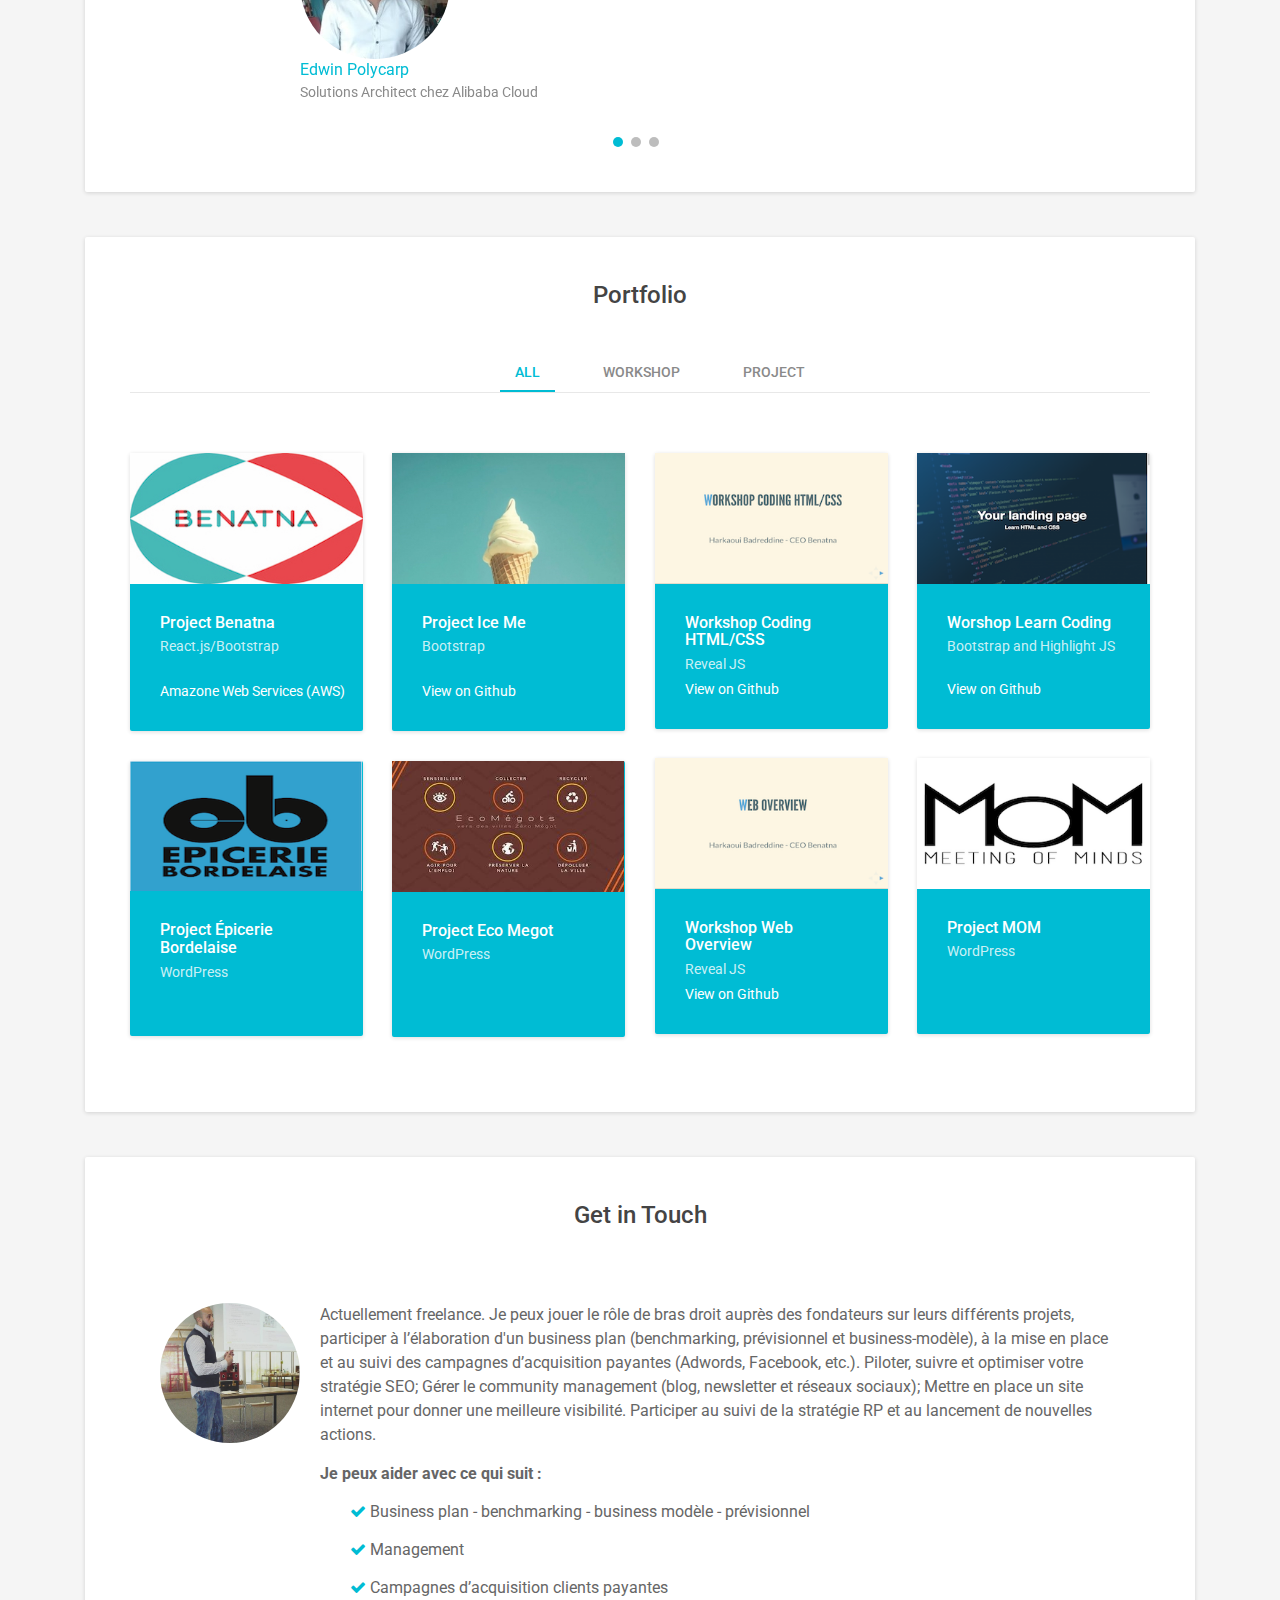
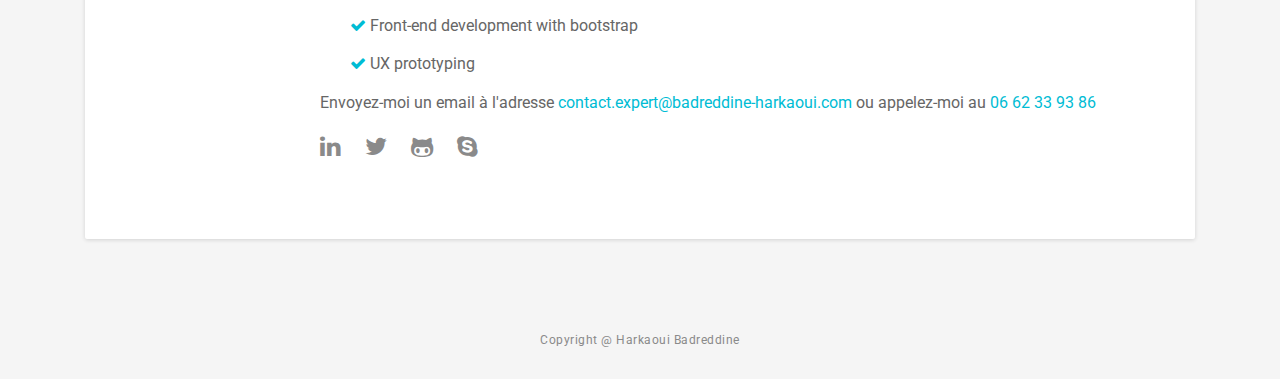
==== commit a45b2be6: "profile image" ====
--- a/index.html
+++ b/index.html
@@ -48,7 +48,7 @@
 
         <div class="intro">
             <div class="container text-center">
-                <img class="profile-image" src="assets/images/profile-image6.jpg" alt="Harkaoui">
+                <img class="profile-image" src="assets/images/profile-image9.jpg" alt="Harkaoui">
                 <h1 class="name">Harkaoui Badreddine</h1>
                 <div class="title">MANAGER / RESPONSABLE MARKETING / FORMATEUR / DÉVELOPPEUR FRONT-END / ENTREPRENEUR</div>
                 <div class="profile">
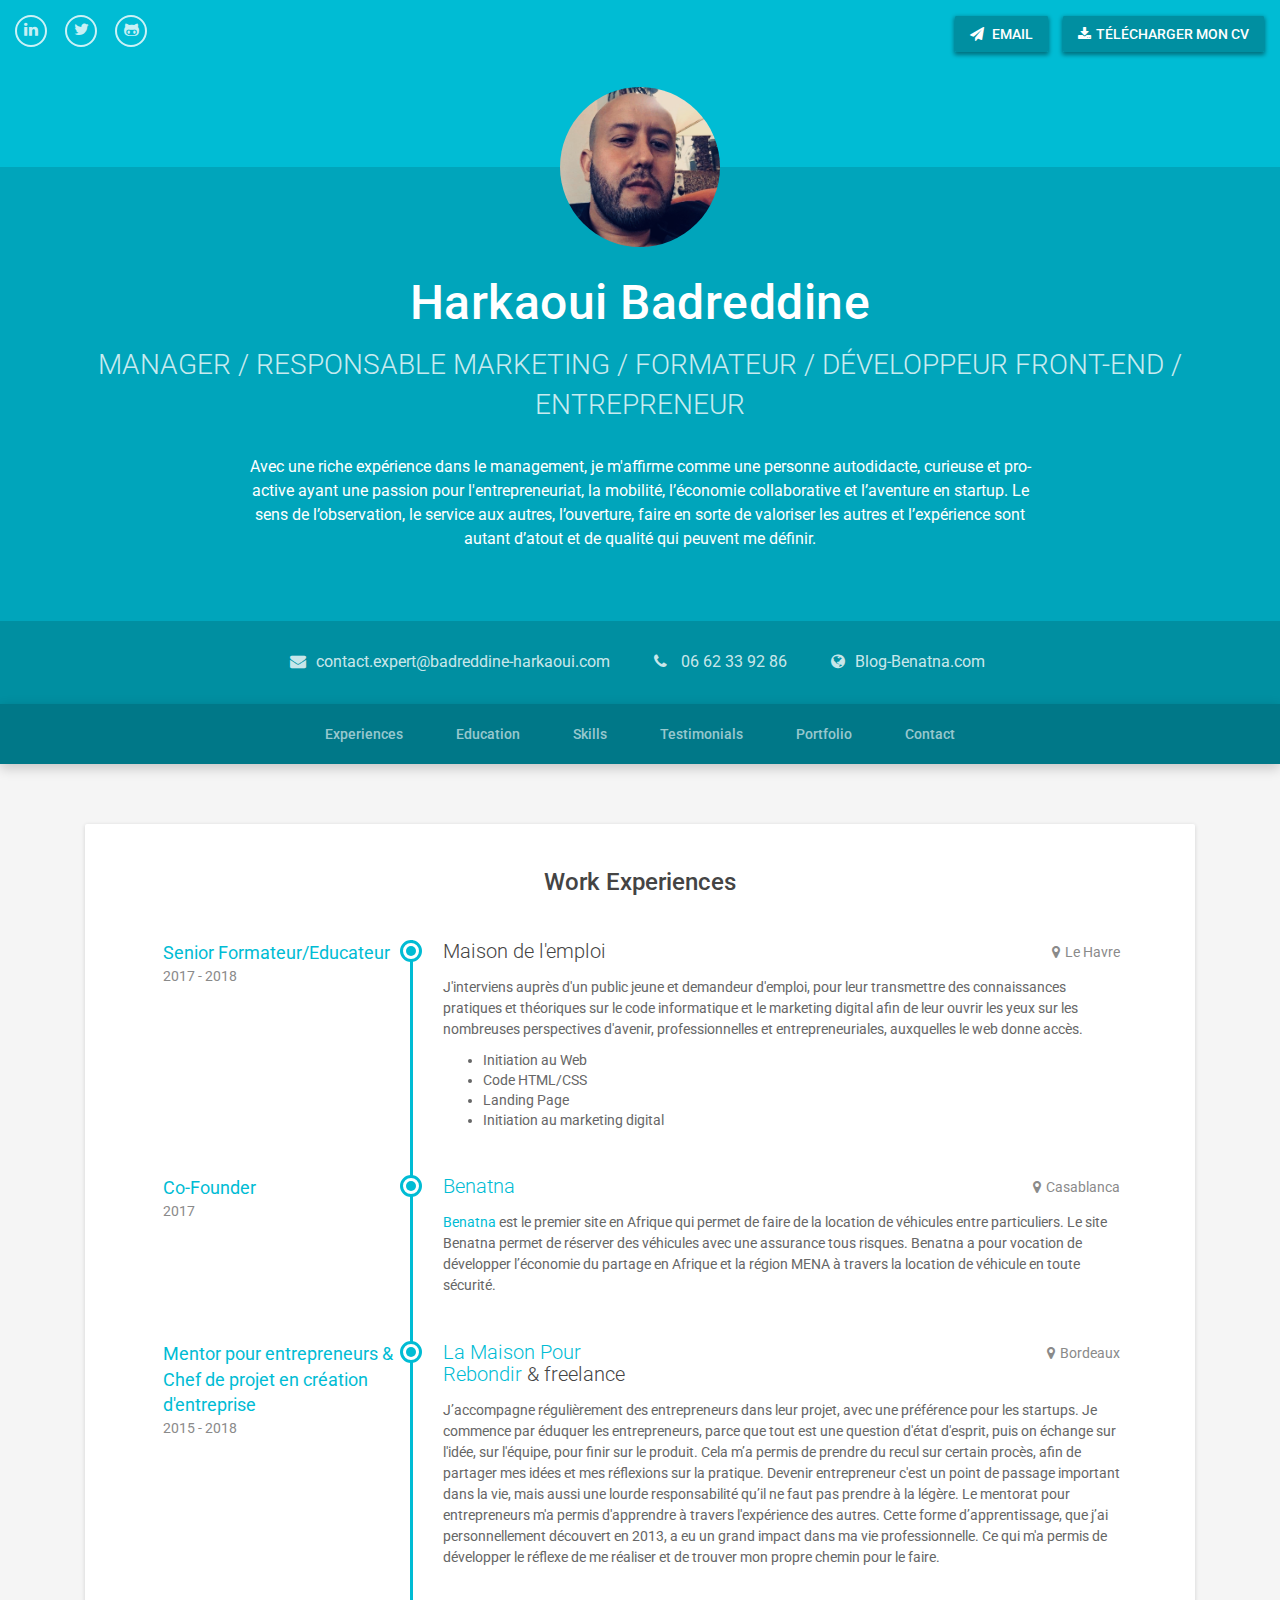
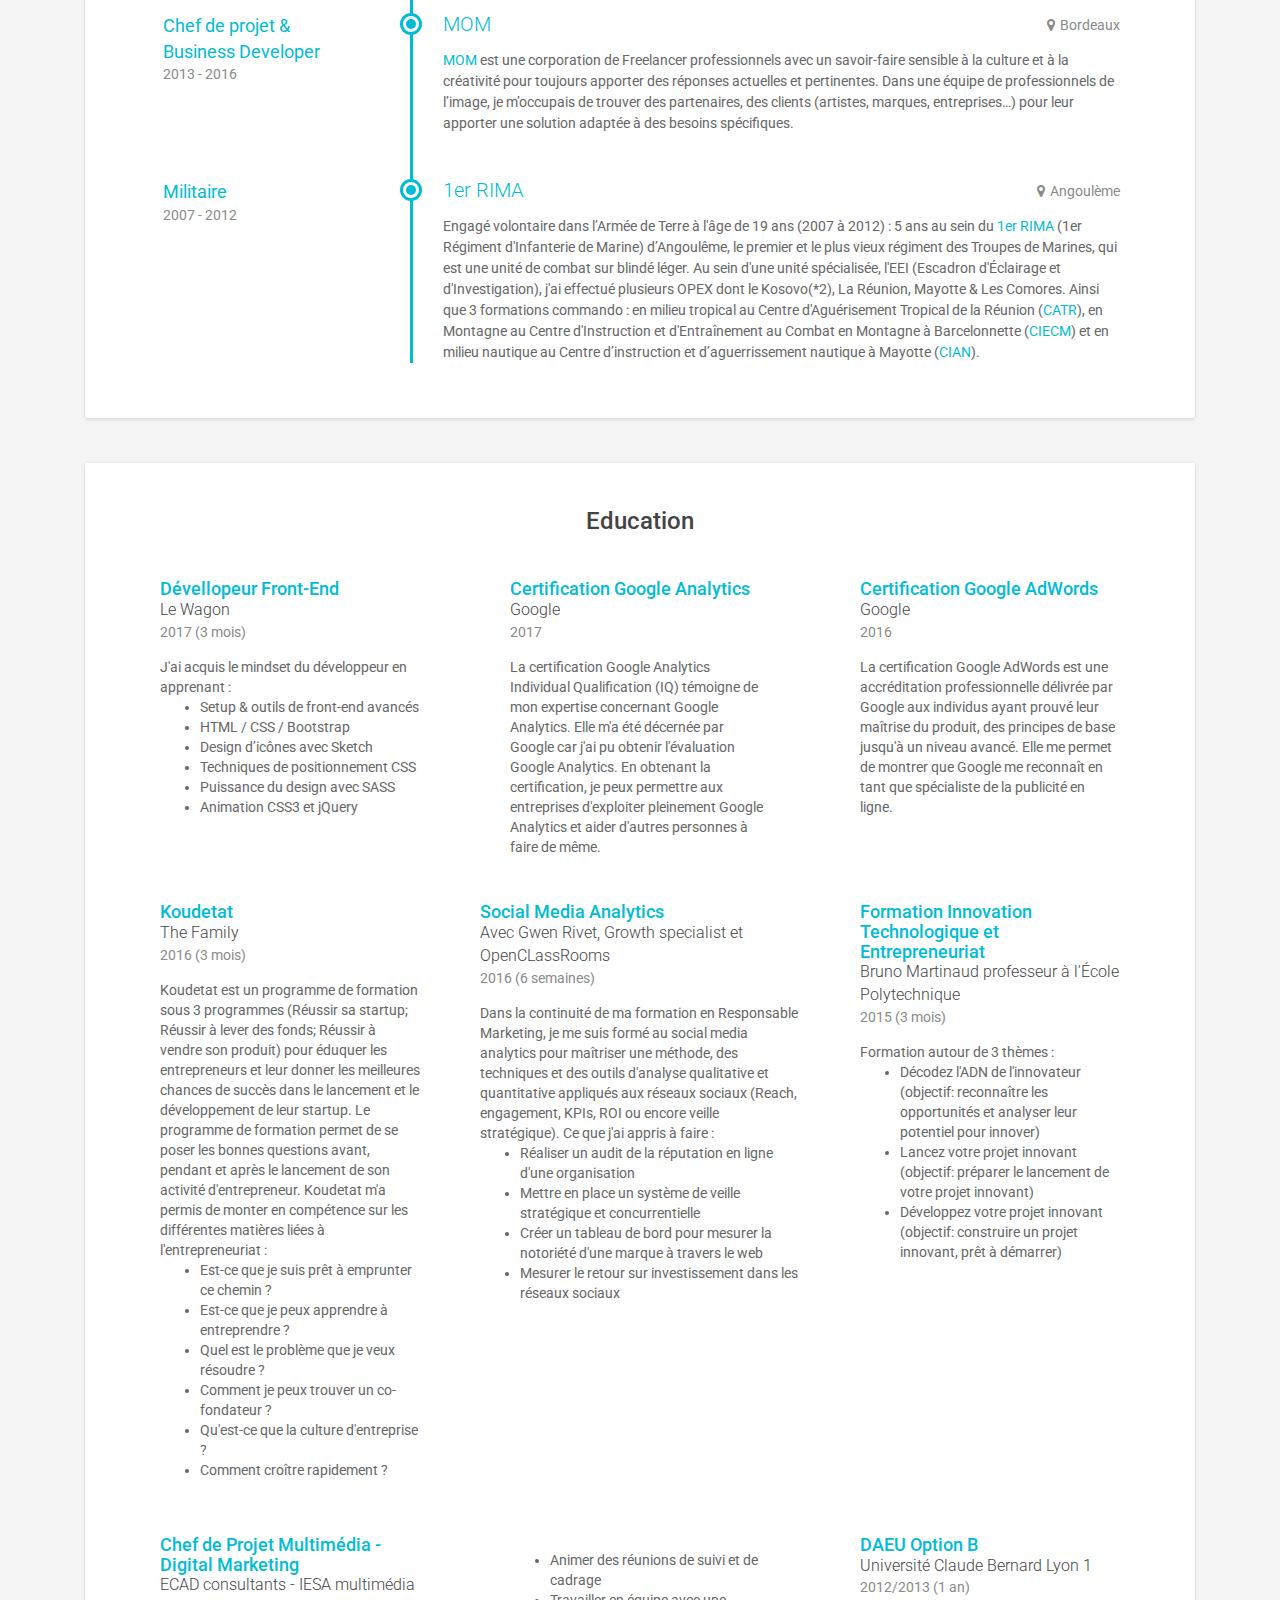
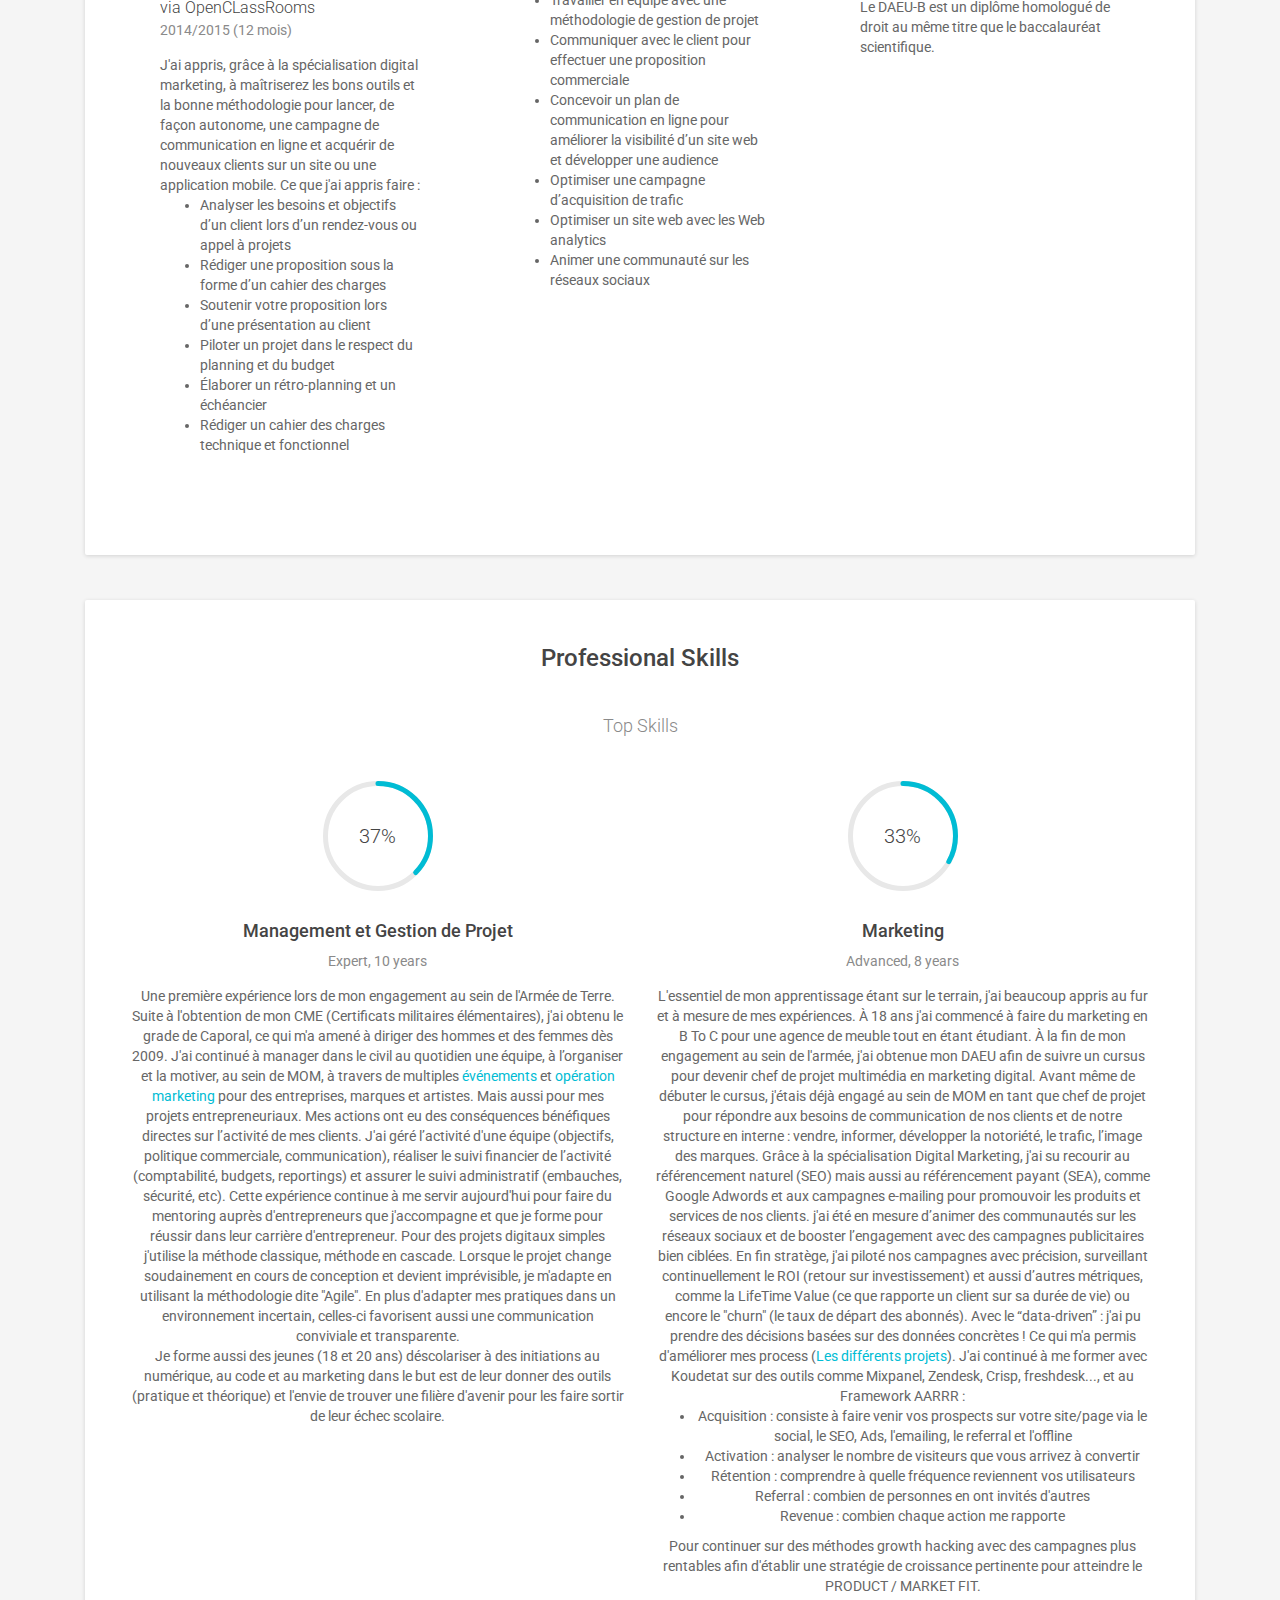
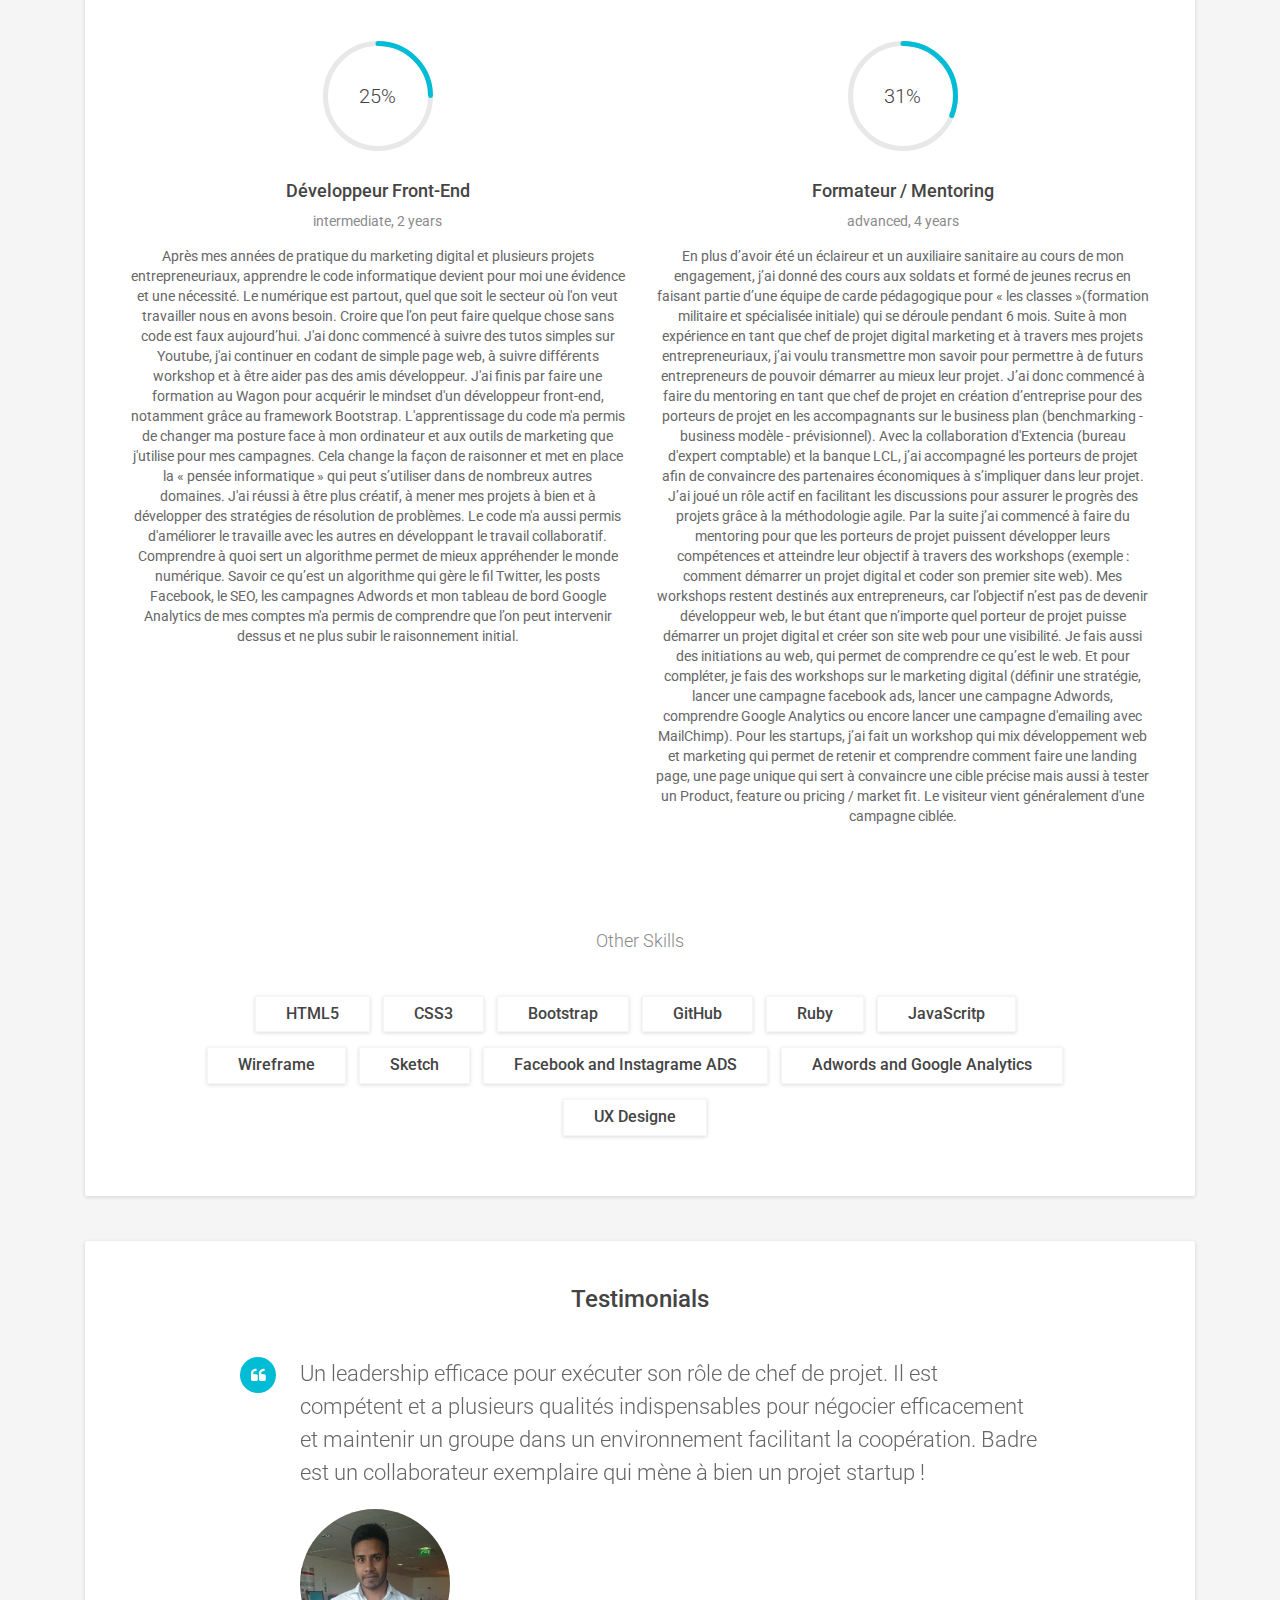
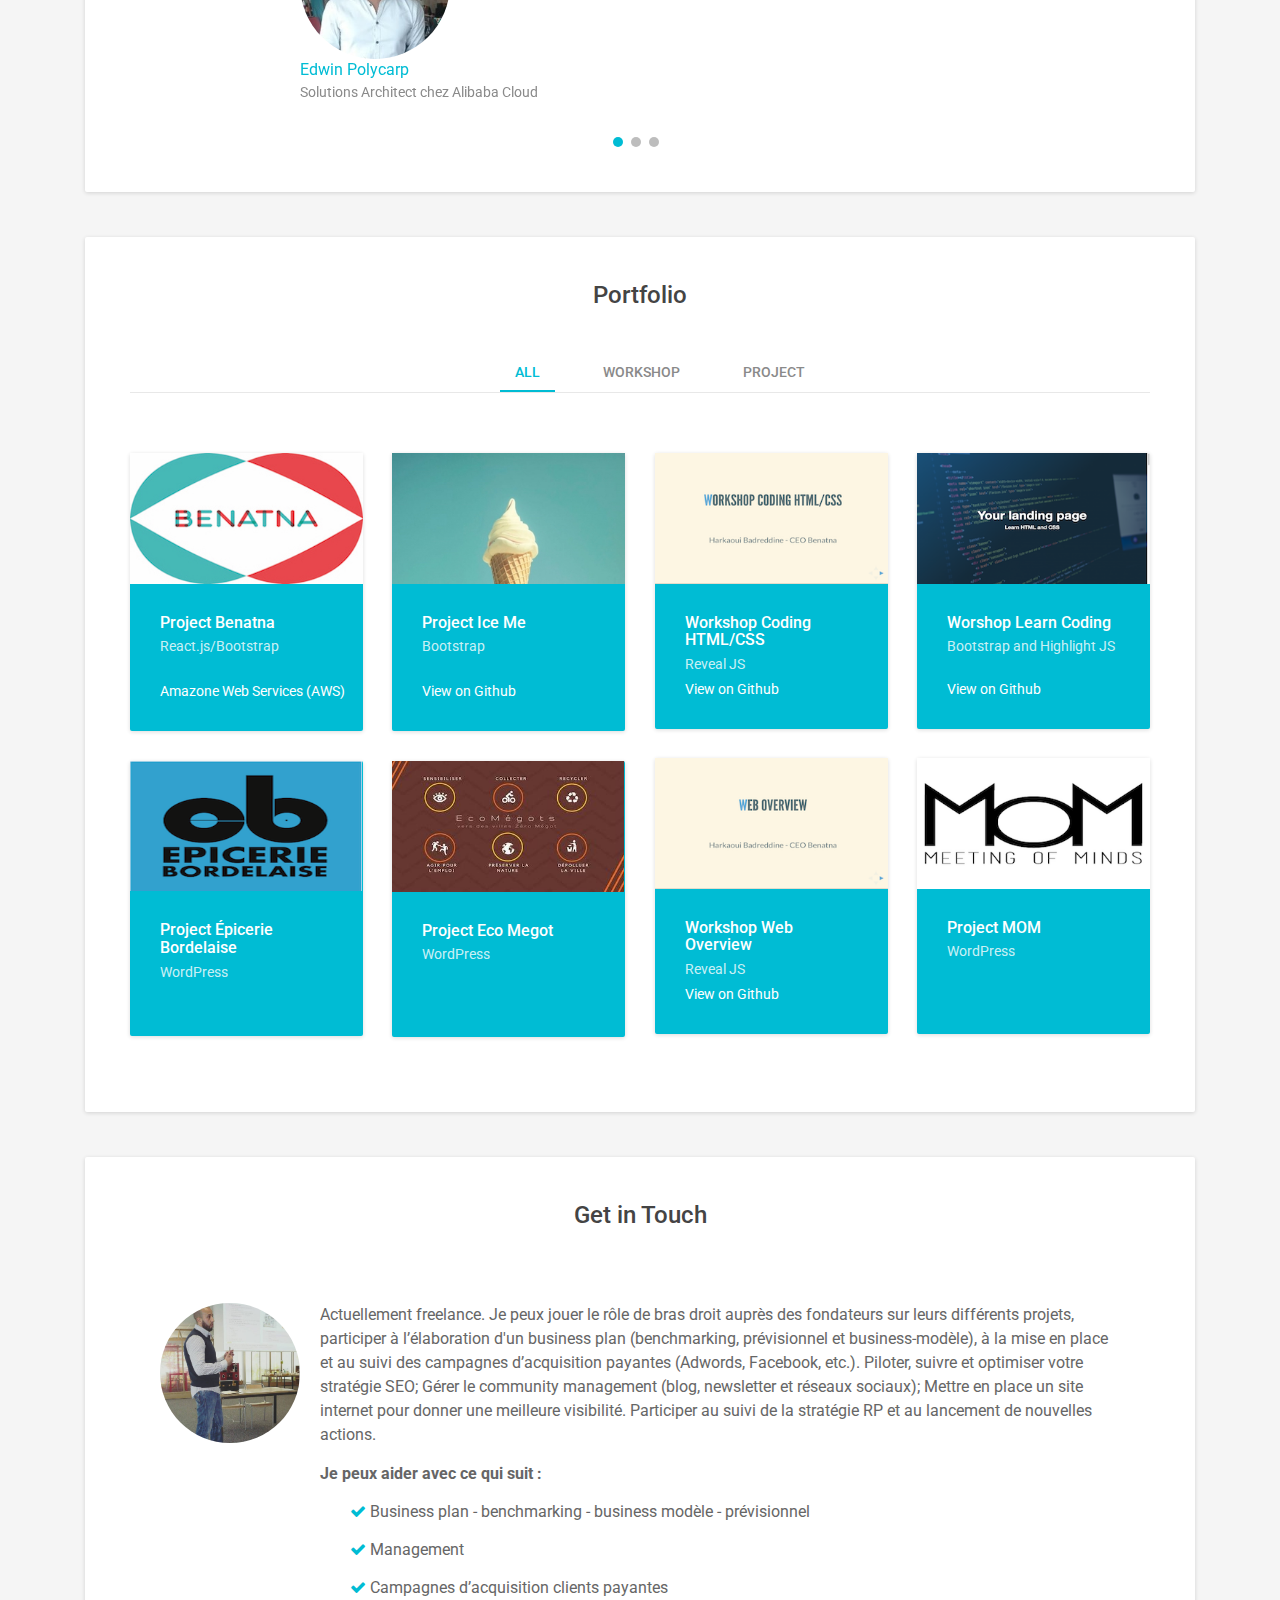
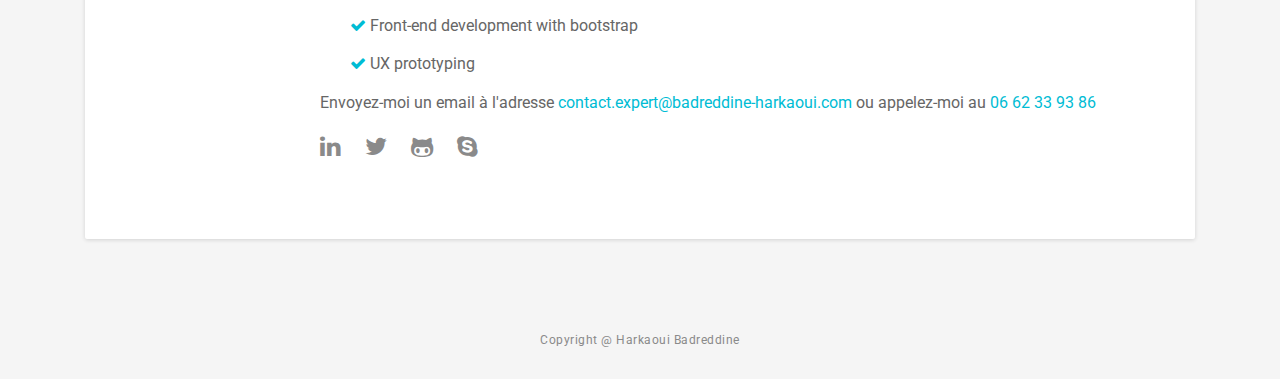
==== commit 4095138b: "DAEU" ====
--- a/index.html
+++ b/index.html
@@ -163,7 +163,6 @@
                         <p>Engagé volontaire dans l’Armée de Terre à l'âge de 19 ans (2007 à 2012) : 5 ans au sein du <a href="https://fr.wikipedia.org/wiki/1er_r%C3%A9giment_d%27infanterie_de_marine" target="_blank">1er RIMA</a> (1er Régiment d'Infanterie de Marine) d’Angoulême, le premier et le plus vieux régiment des Troupes de Marines, qui est une unité de combat sur blindé léger. Au sein d'une unité spécialisée, l'EEI (Escadron d'Éclairage et d'Investigation), j'ai effectué plusieurs OPEX dont le Kosovo(*2), La Réunion, Mayotte & Les Comores. Ainsi que 3 formations commando : en milieu tropical au Centre d'Aguérisement Tropical de la Réunion (<a href="https://www.defense.gouv.fr/terre/actu-terre/centre-d-aguerrissement-tropical-de-la-reunion" target="_blank">CATR</a>), en Montagne au Centre d'Instruction et d'Entraînement au Combat en Montagne à Barcelonnette (<a href="https://www.defense.gouv.fr/terre/l-armee-de-terre/le-niveau-divisionnaire/1re-division/groupement-d-aguerrissement-montagne-gam" target="_blank">CIECM</a>) et en milieu nautique au Centre d’instruction et d’aguerrissement nautique à Mayotte (<a href="https://www.soldat-metier.com/forces-speciales/620-mayotte-aguerrissement-nautique-legion-etrangere.html" target="_blank">CIAN</a>).</p>
                     </div><!--//job-desc-->
                 </div><!--//item-->
-
             </div><!--//timeline-->
 
         </section><!--//section-->
@@ -312,13 +311,13 @@
                 </div><!--//item-->
                 <div class="item col-12 col-md-4">
                     <div class="item-inner">
-                        <h3 class="degree">DAEU</h3>
-                        <div class="education-body">
-                            Université de Bordeaux
+                        <h3 class="degree">DAEU Option B</h3>
+                        <div class="education-body">
+                            Université Claude Bernard Lyon 1
                         </div><!--//education-body-->
                         <div class="time">2012/2013 (1 an)<div>
                         <div class="desc">
-                        Le diplôme d’accès aux études universitaires, est une équivalence au baccalauréat, relevant d'une formation continue en candidat libre.
+                        Le DAEU-B est un diplôme homologué de droit au même titre que le baccalauréat scientifique.
                         </div>
                     </div><!--//item-inner-->
                 </div><!--//item-->
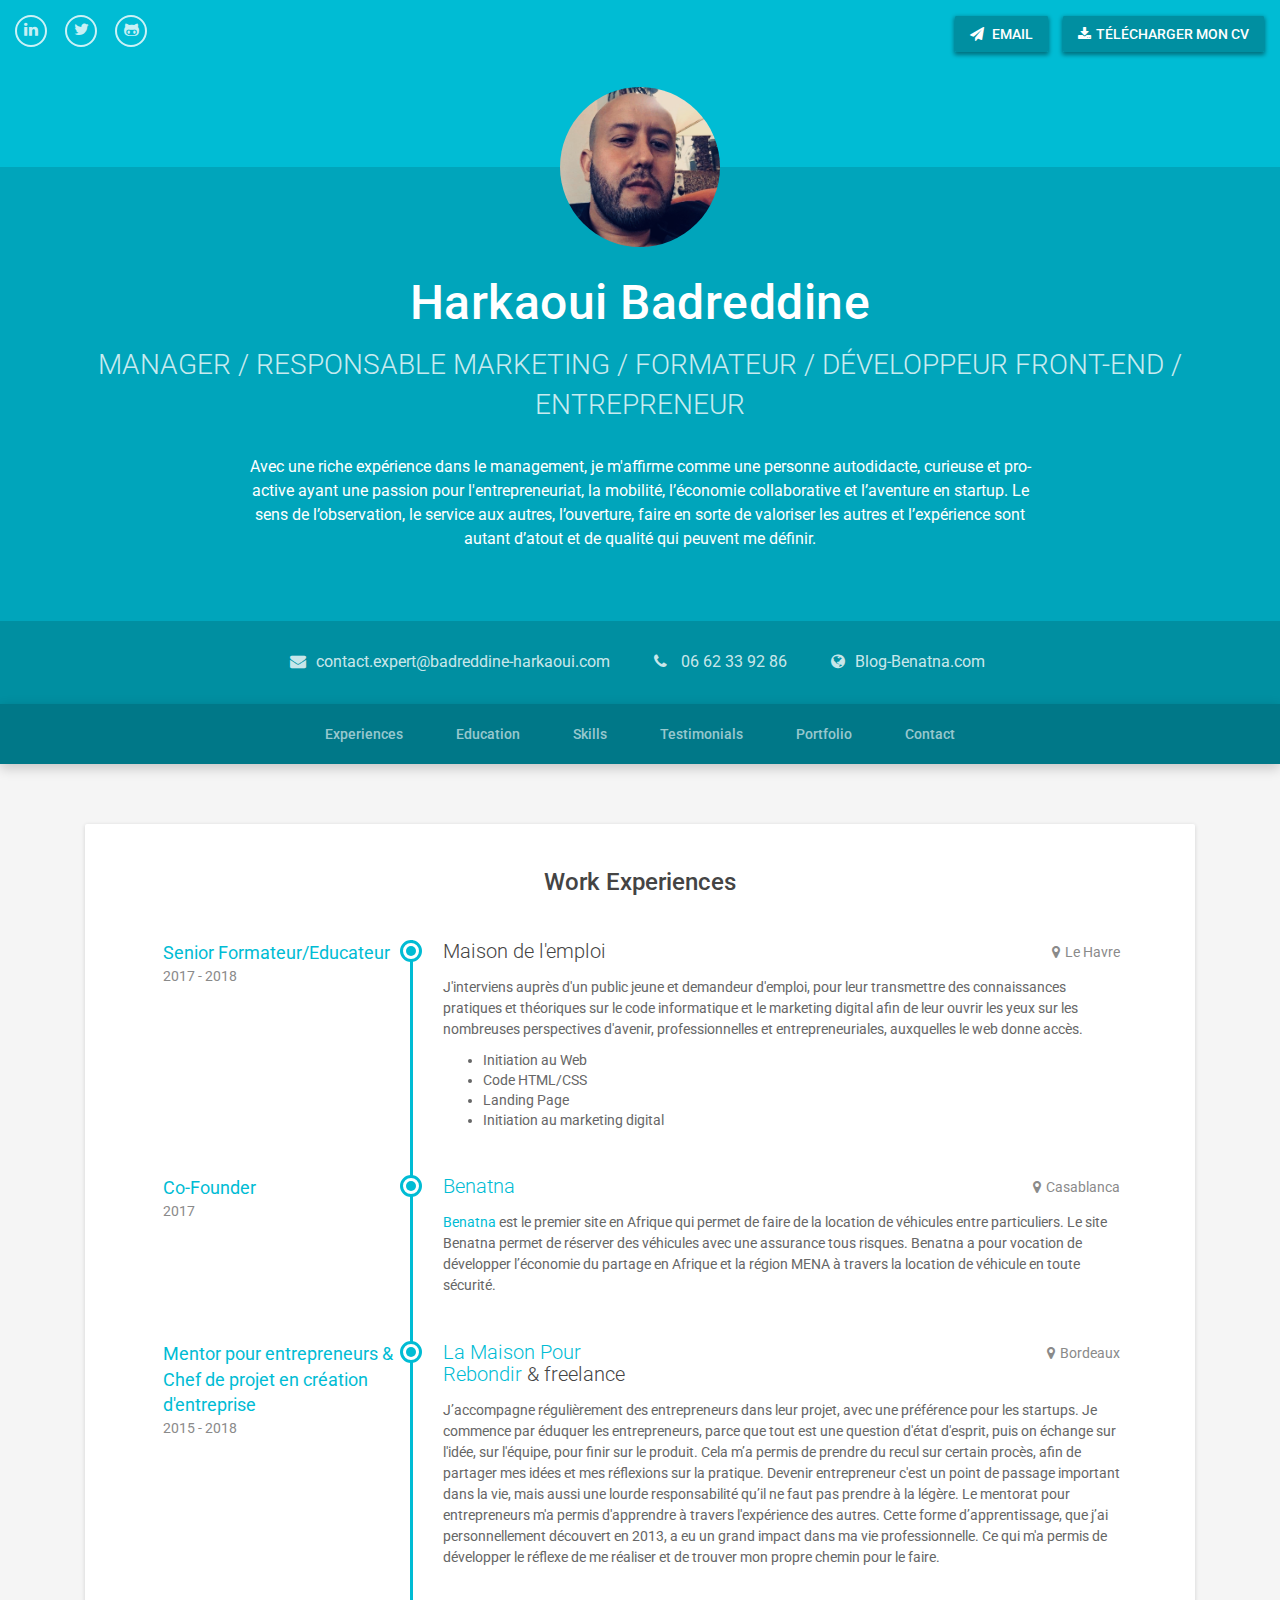
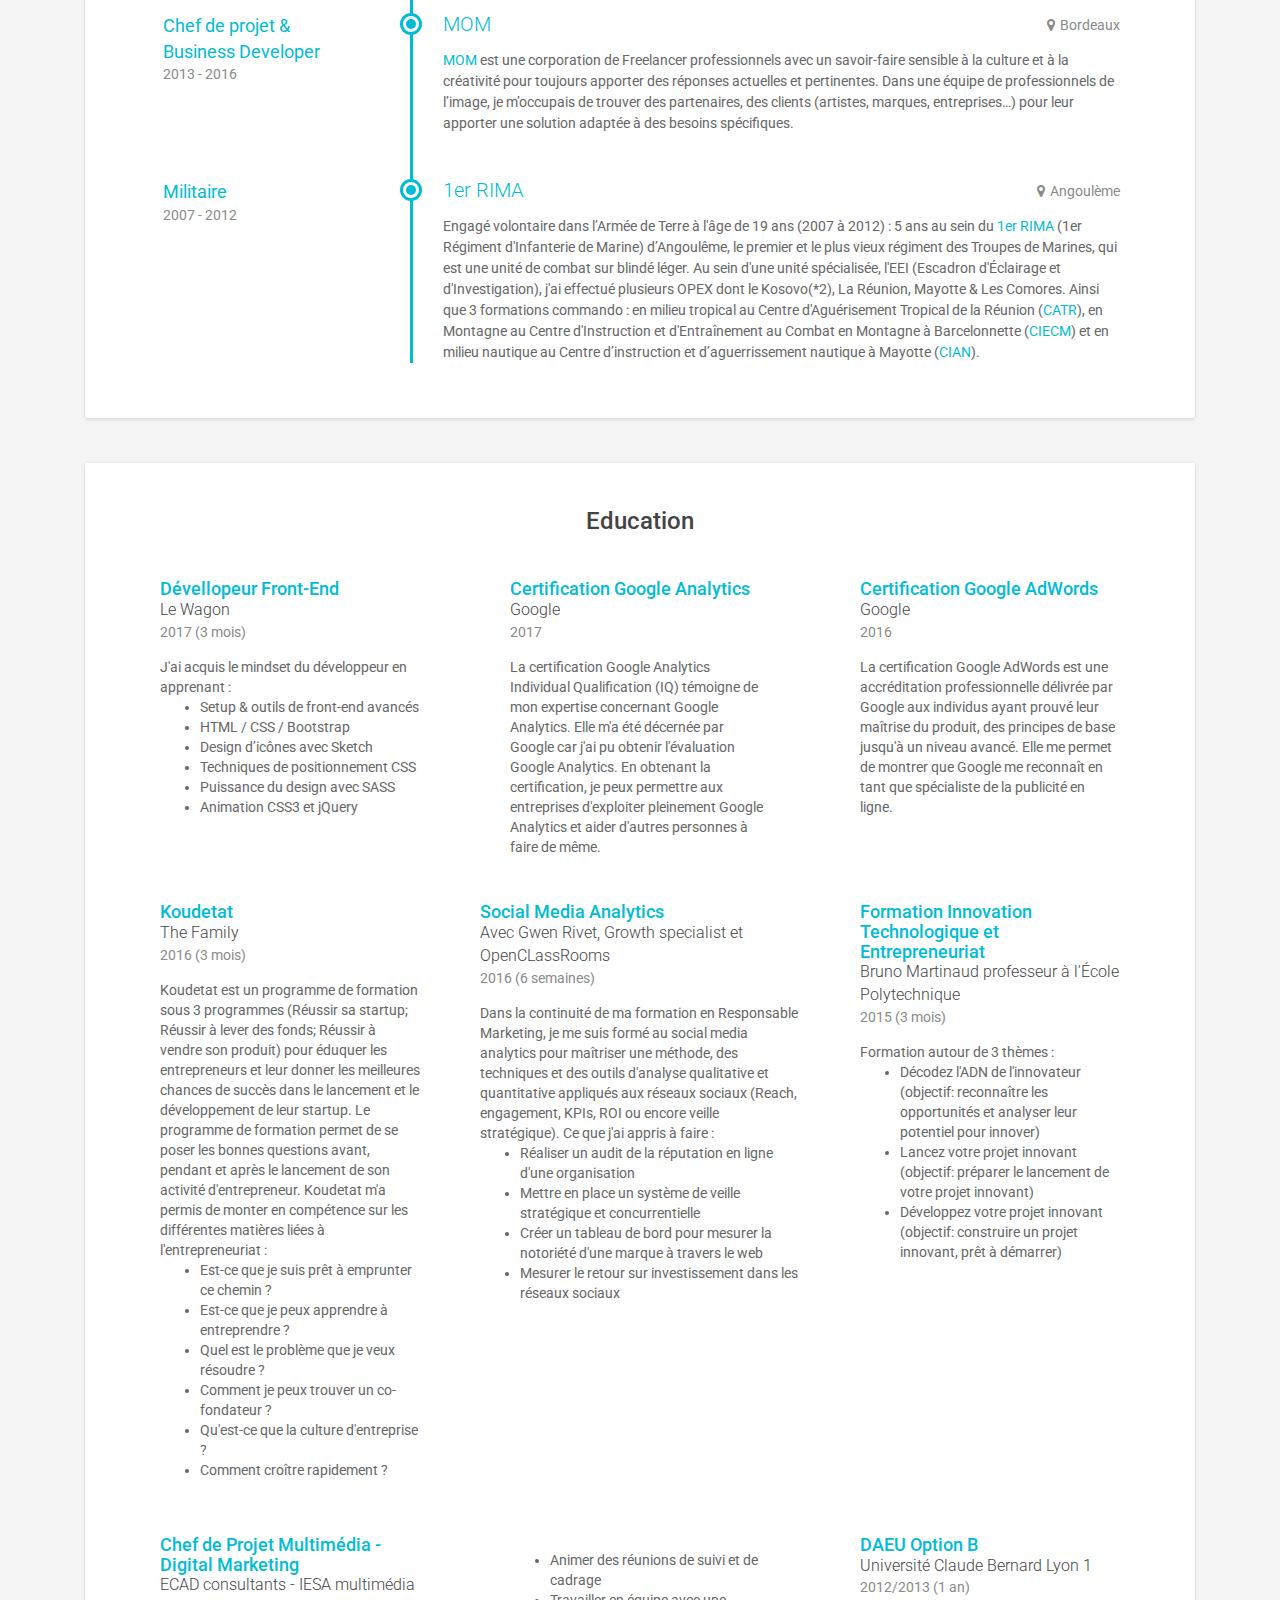
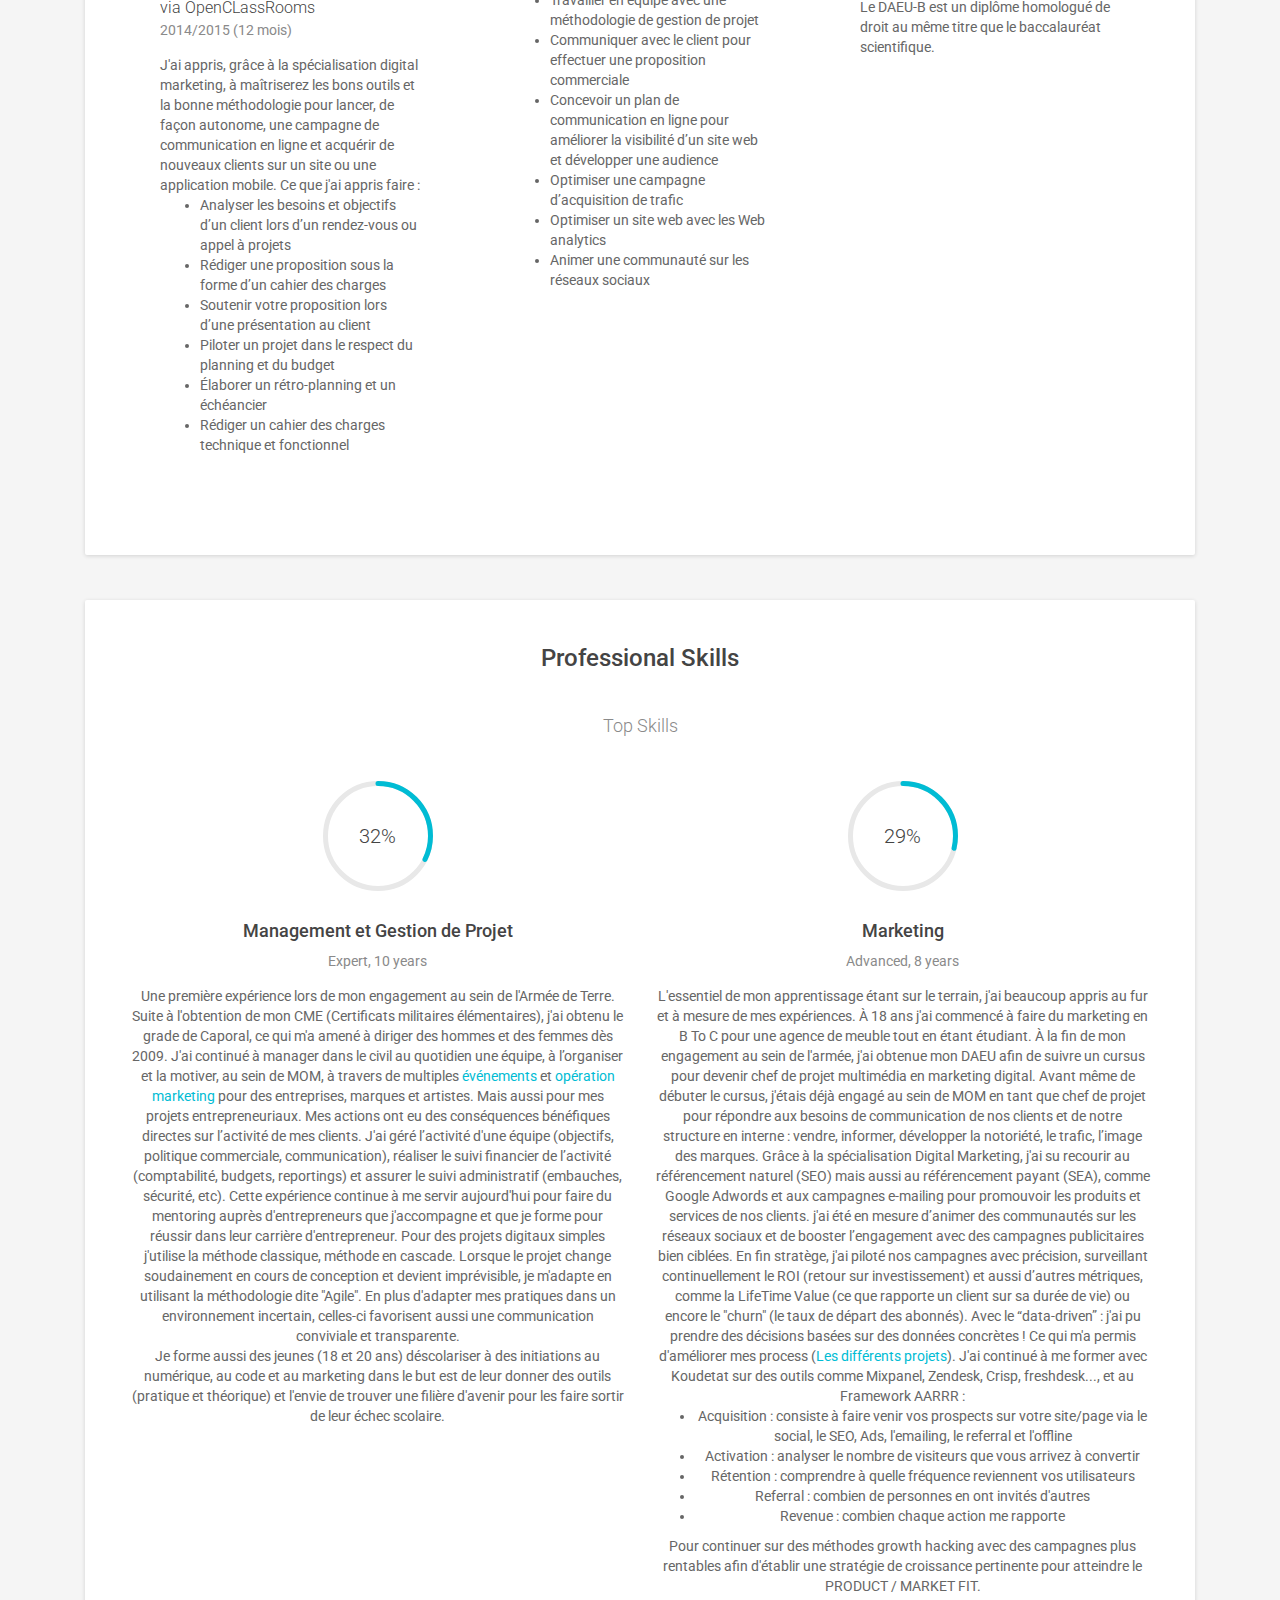
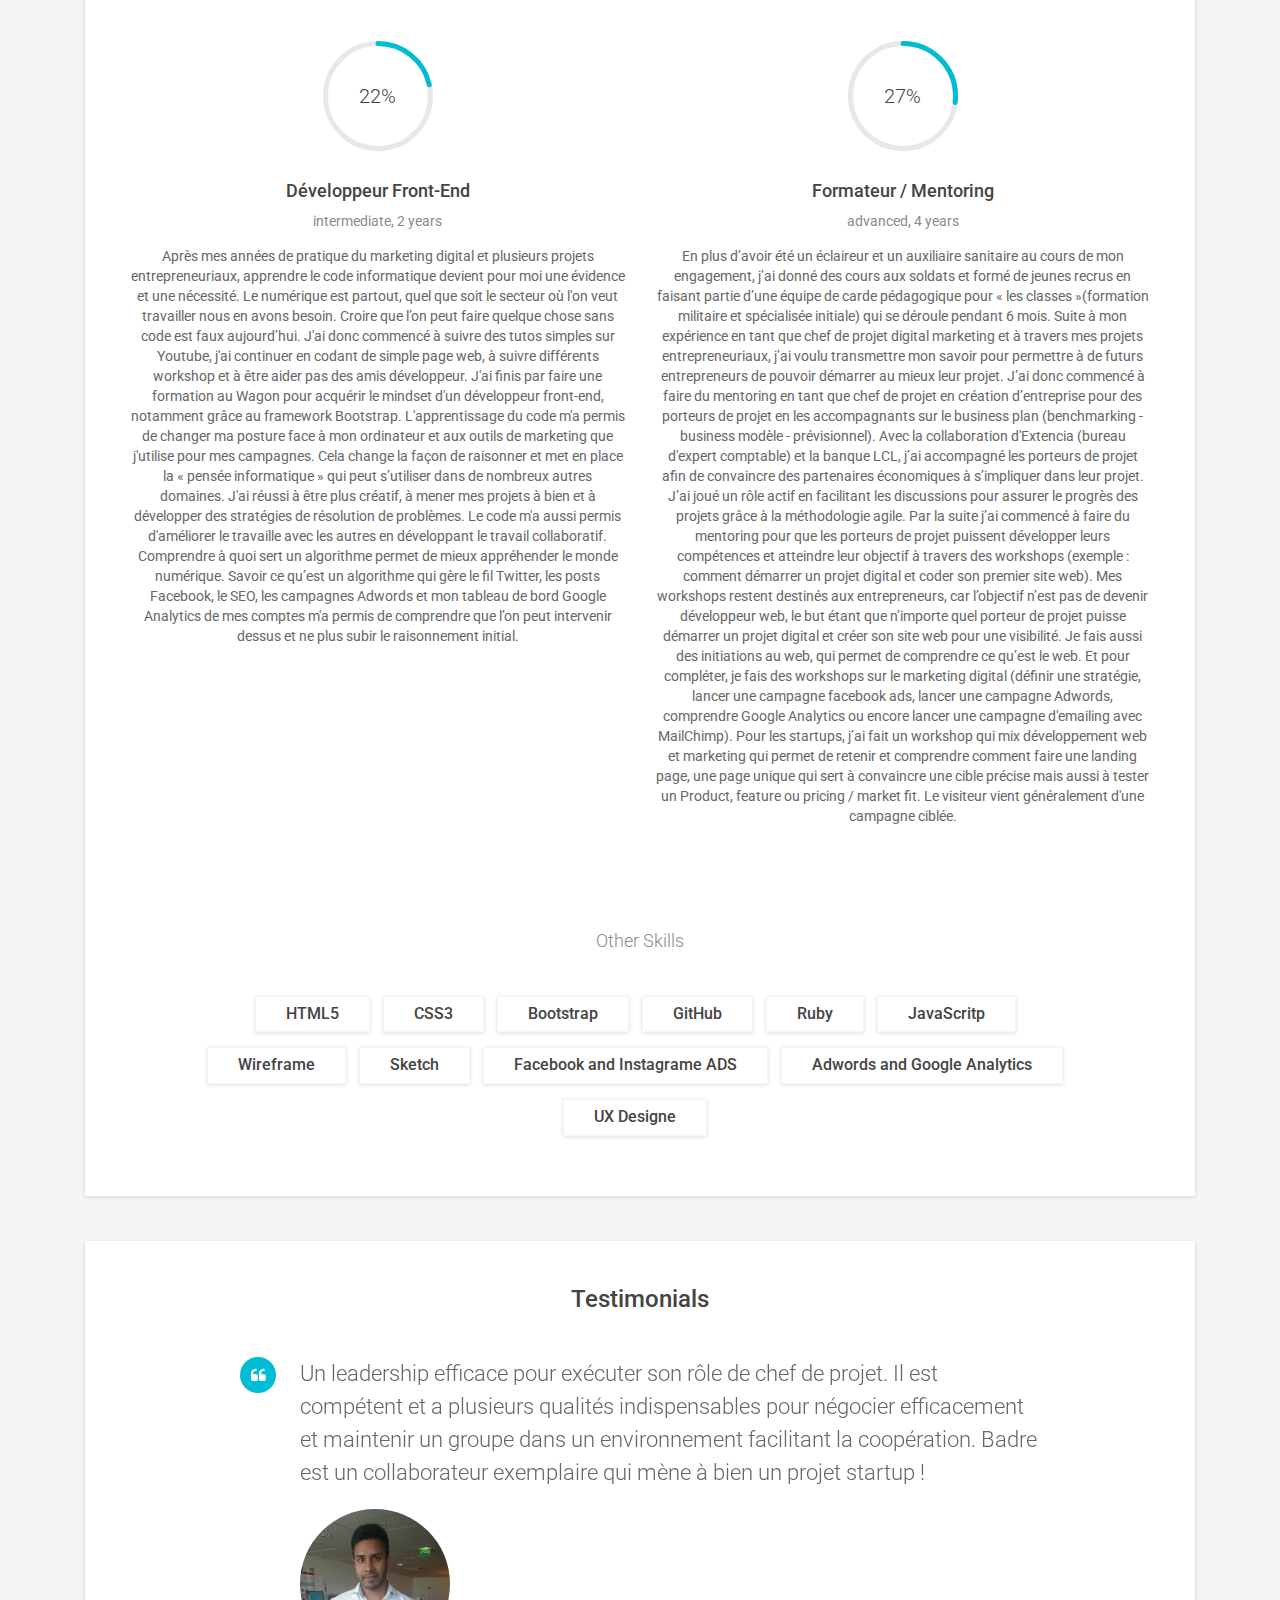
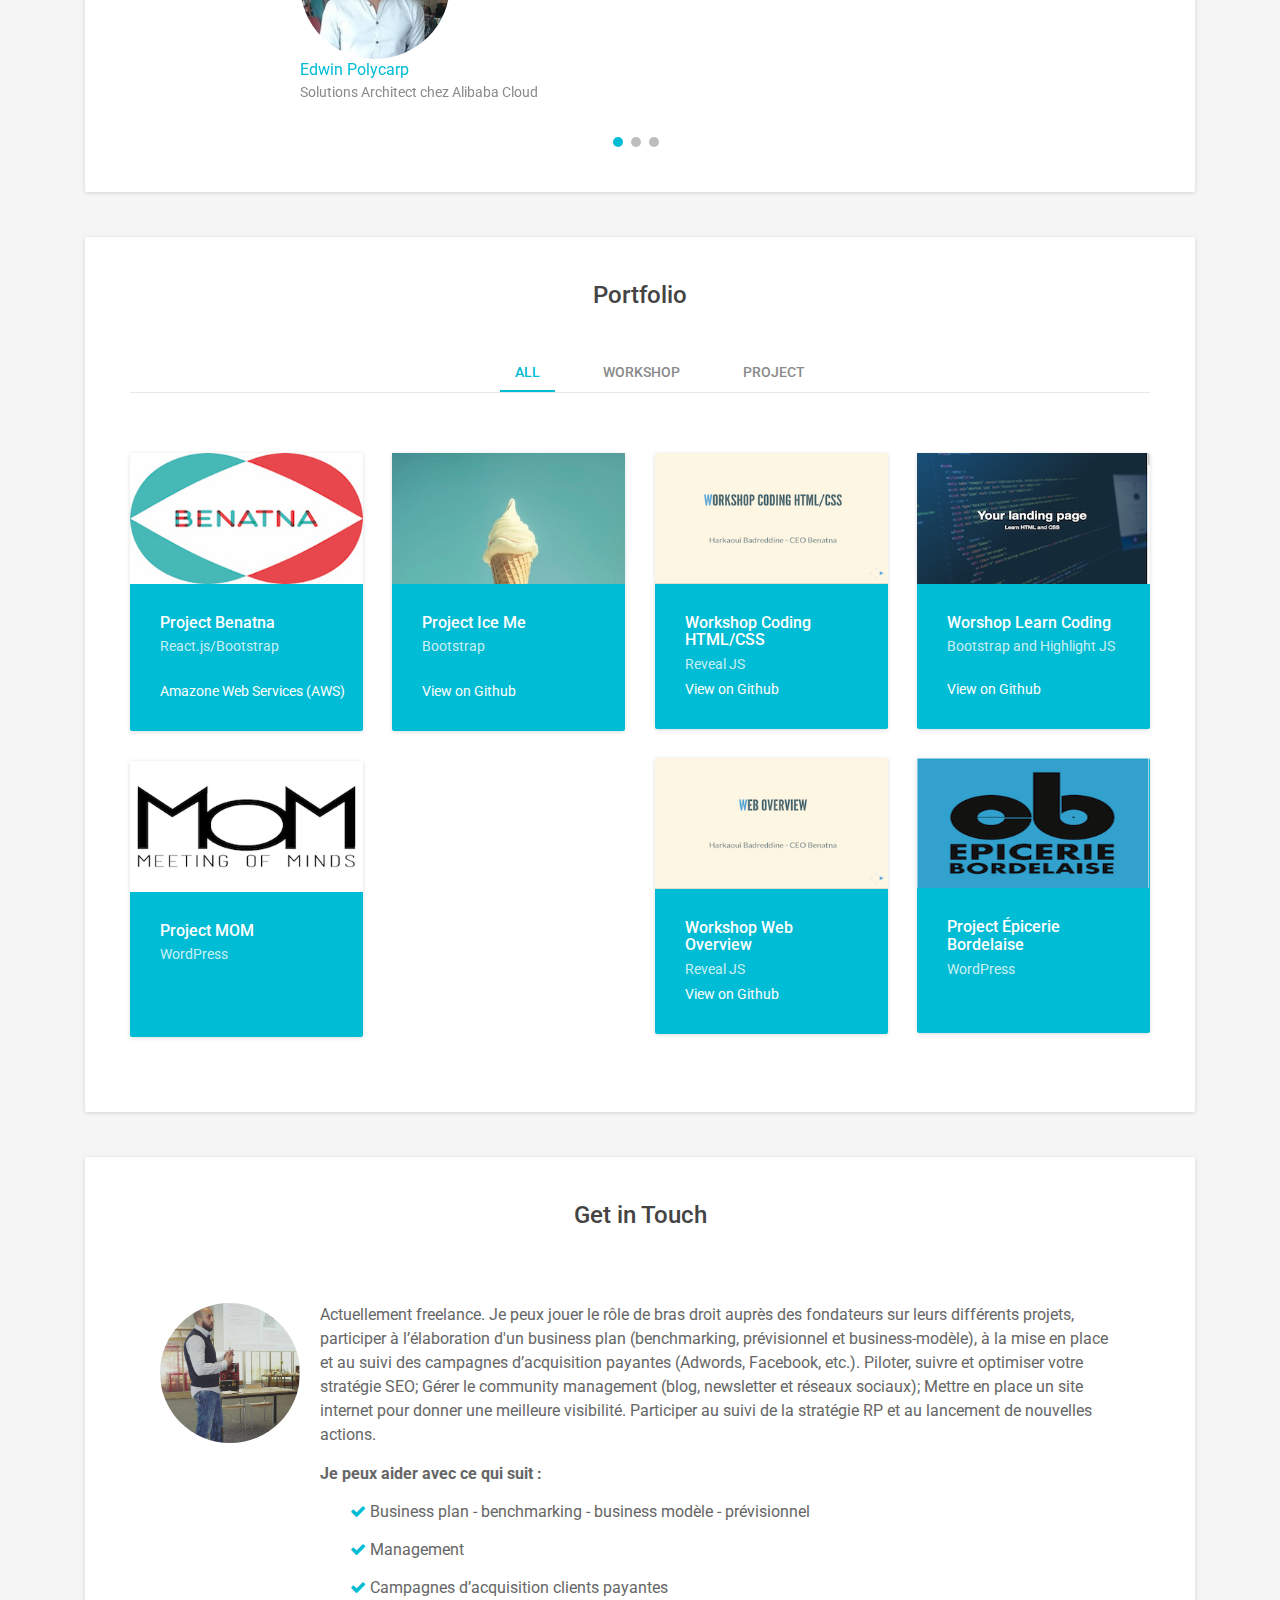
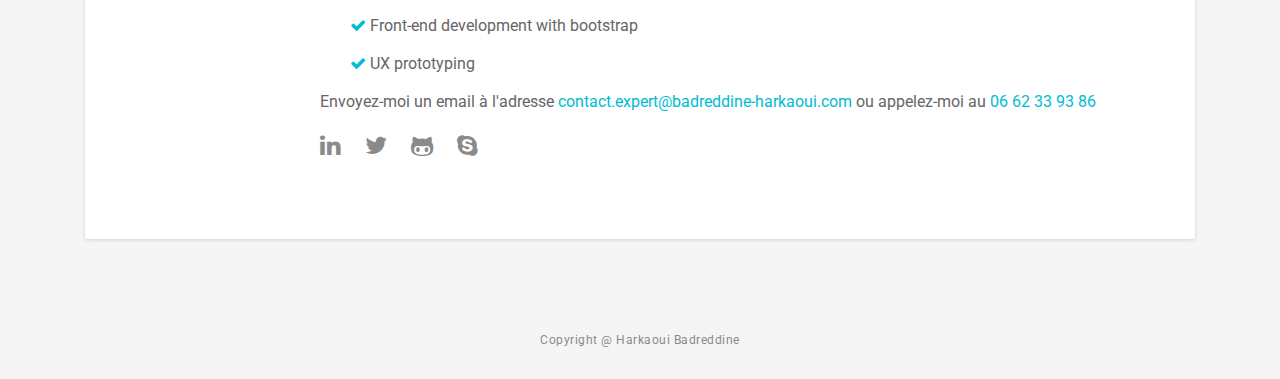
==== commit 40b7952b: "eco" ====
--- a/index.html
+++ b/index.html
@@ -537,13 +537,13 @@
                         </div><!--//content-->
                     </div><!--//item-inner-->
                 </div><!--//item-->
-                <div class="item frontend col-lg-3 col-6">
-                    <div class="item-inner">
-                        <figure class="figure">
-                            <img class="img-fluid" src="assets/images/portfolio/MOM.png" alt="MOM"/>
+                <div class="item frontend col-lg-3 col-6" style="display: none;">
+                    <div class="item-inner">
+                        <figure class="figure">
+                            <img class="img-fluid" src="assets/images/portfolio/eco-mego.jpg" alt="eco-mego"/>
                         </figure>
                         <div class="content text-left" style="height: 145px">
-                            <h3 class="sub-title"><a href="https://momcorporation.com/" target="_blank">Project MOM</a></h3>
+                            <h3 class="sub-title"><a href="http://ecomegot.com/" target="_blank">Project Eco Megot</a></h3>
                             <div class="meta">WordPress</div>
                             <div class="action"><a href="#"></a></div>
                         </div><!--//content-->
@@ -566,10 +566,10 @@
                 <div class="item frontend col-lg-3 col-6">
                     <div class="item-inner">
                         <figure class="figure">
-                            <img class="img-fluid" src="assets/images/portfolio/eco-mego.jpg" alt="eco-mego"/>
+                            <img class="img-fluid" src="assets/images/portfolio/MOM.png" alt="MOM"/>
                         </figure>
                         <div class="content text-left" style="height: 145px">
-                            <h3 class="sub-title"><a href="http://ecomegot.com/" target="_blank">Project Eco Megot</a></h3>
+                            <h3 class="sub-title"><a href="https://momcorporation.com/" target="_blank">Project MOM</a></h3>
                             <div class="meta">WordPress</div>
                             <div class="action"><a href="#"></a></div>
                         </div><!--//content-->
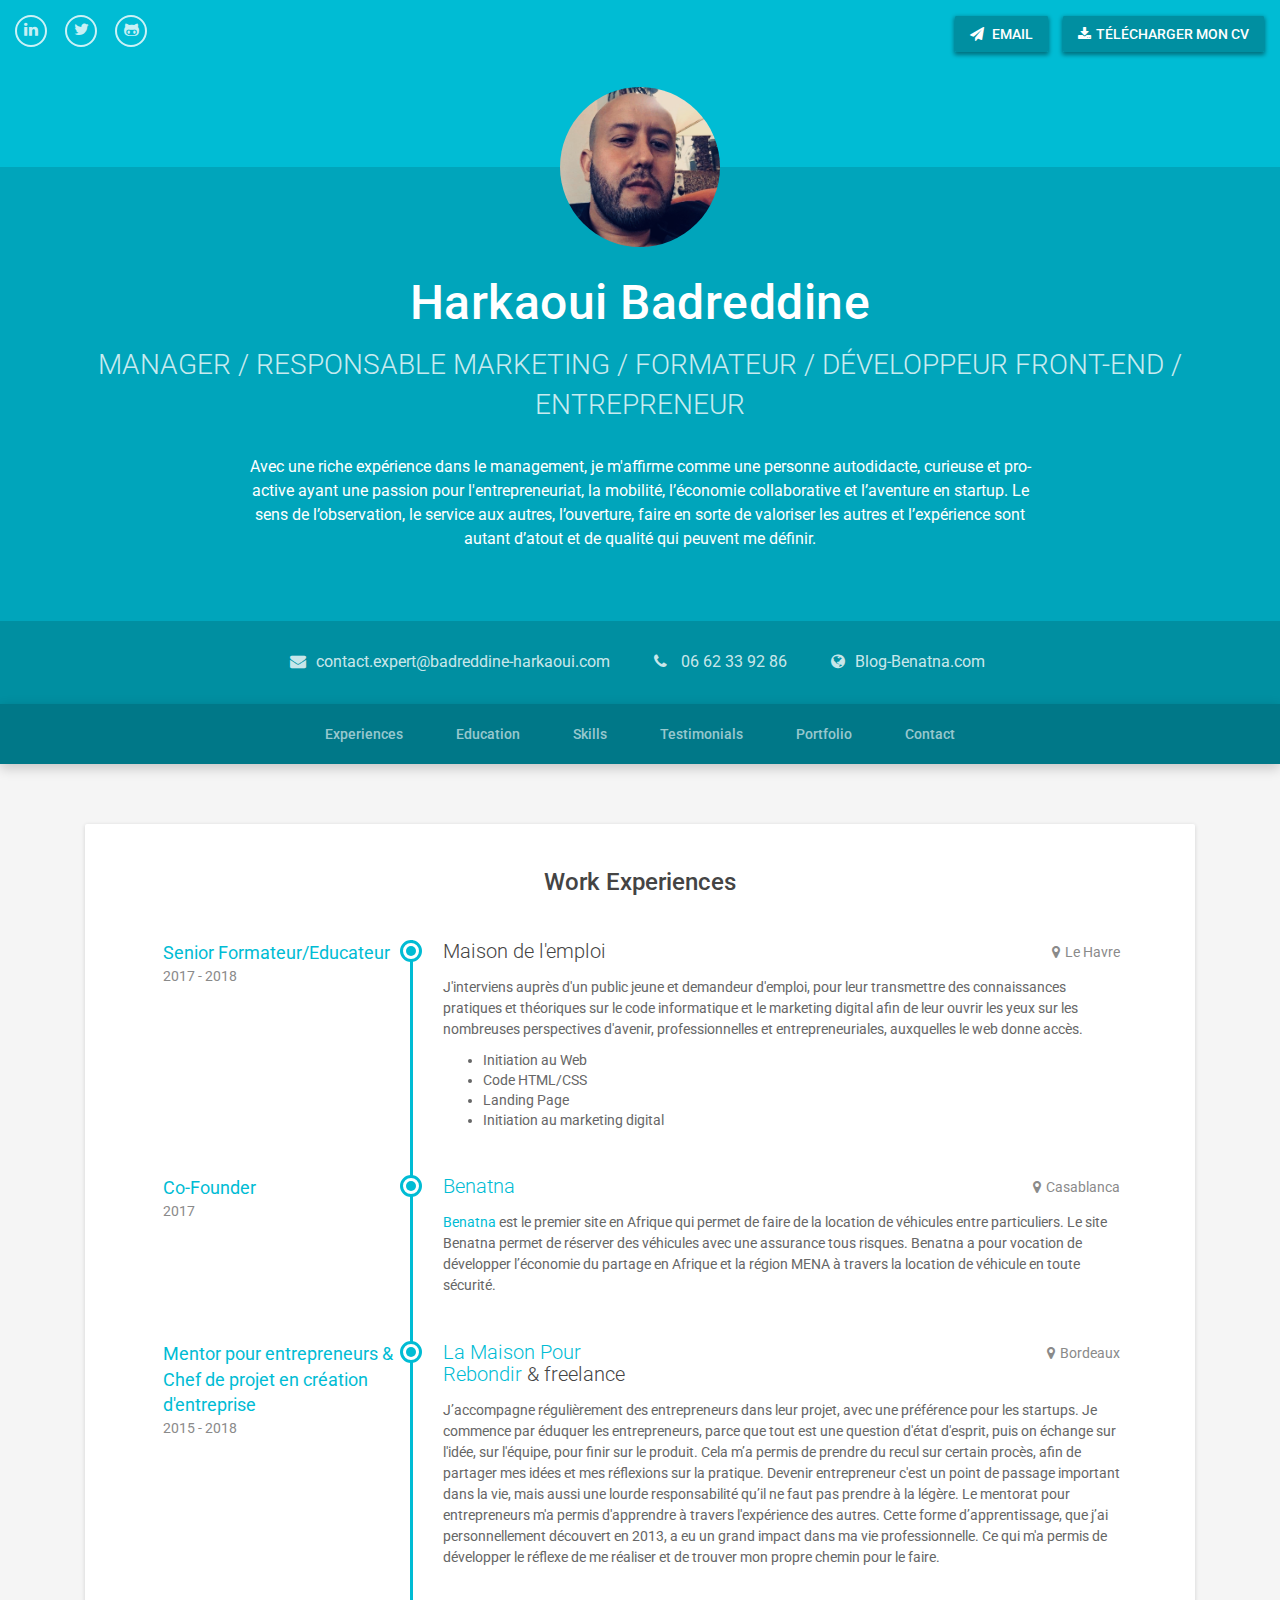
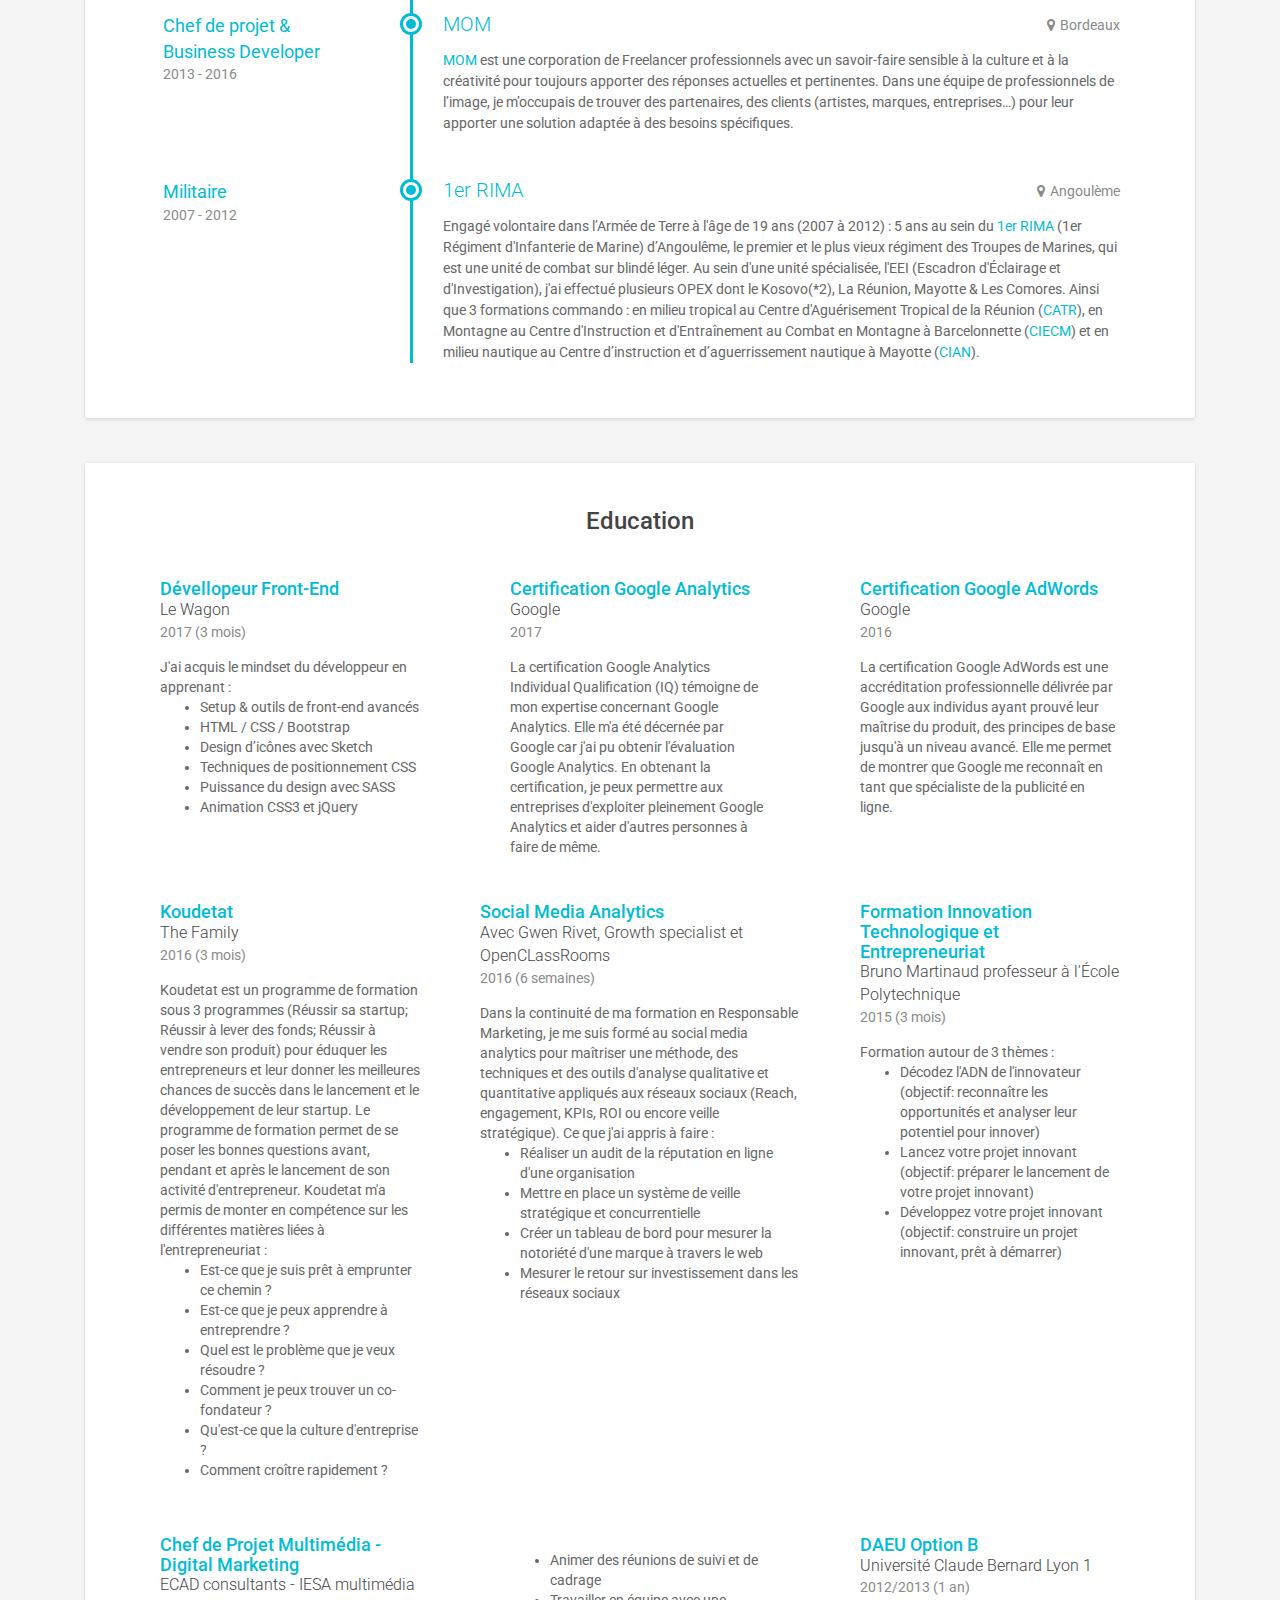
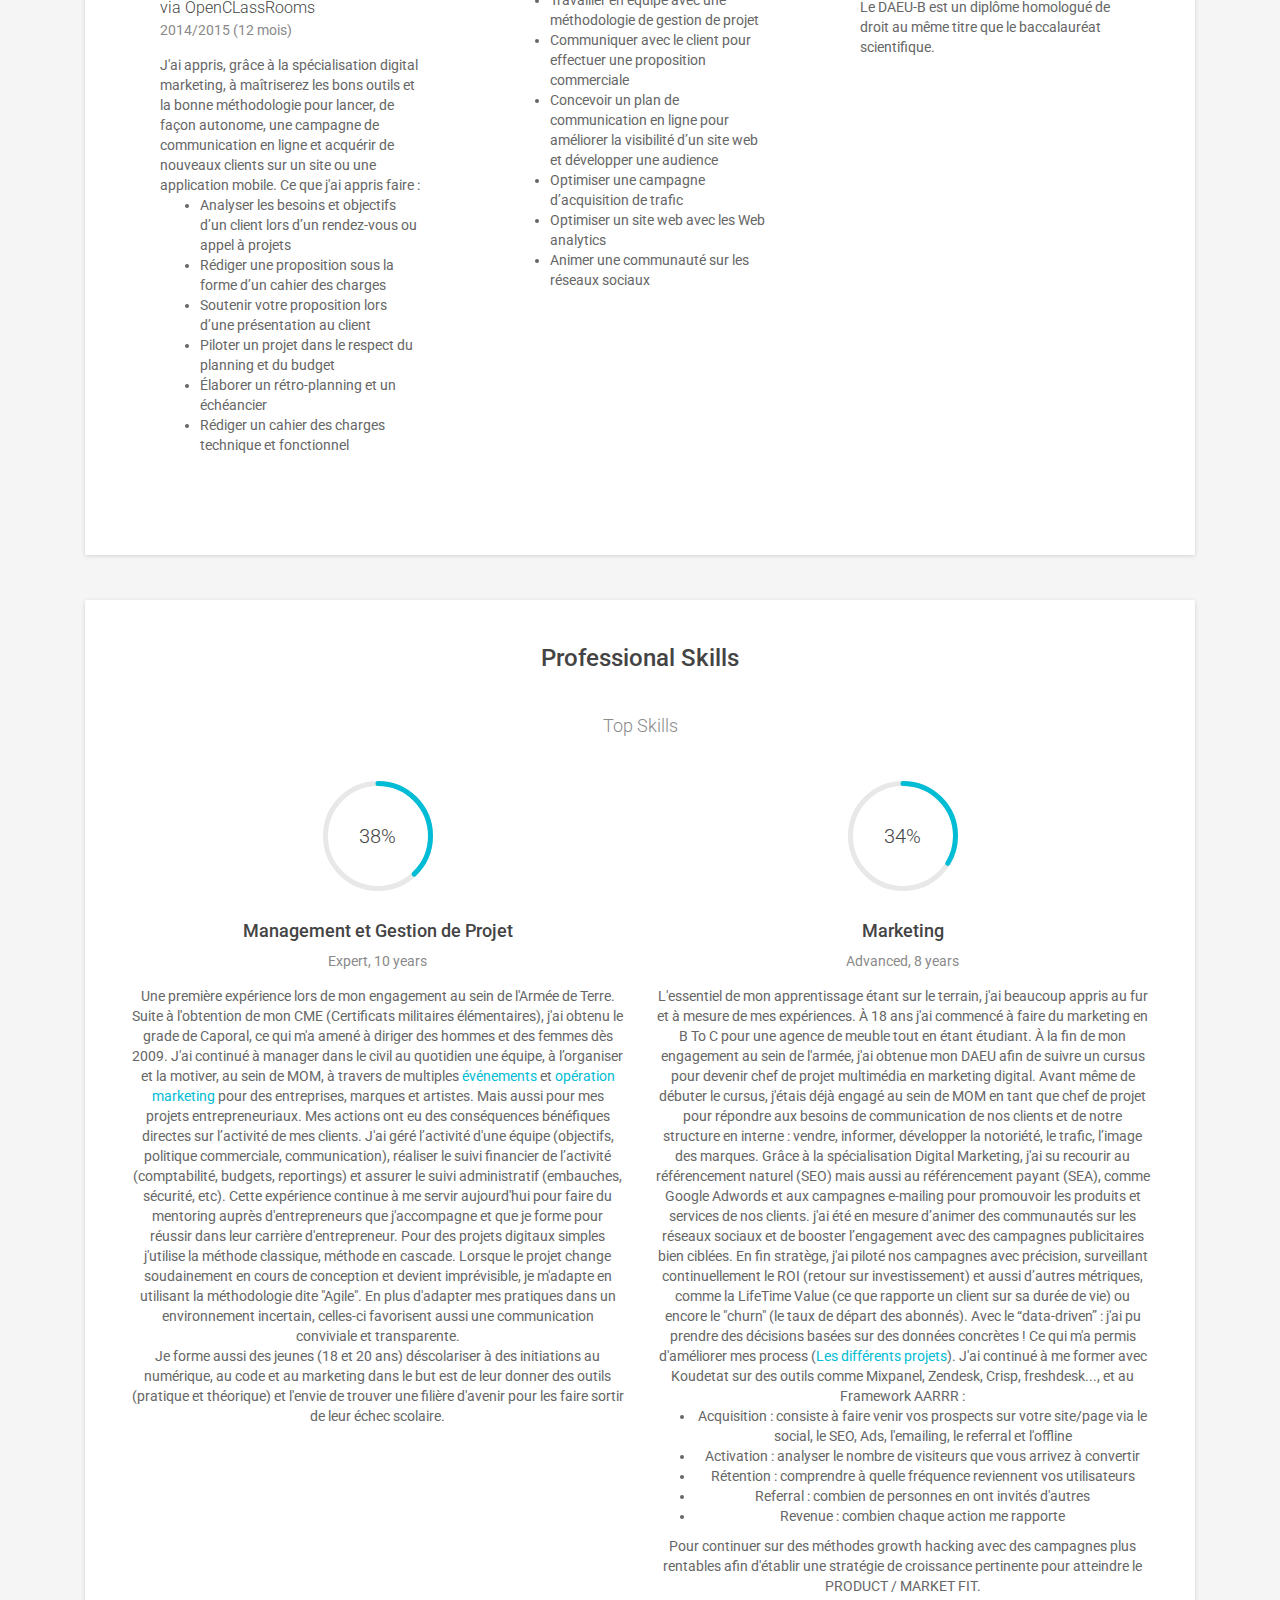
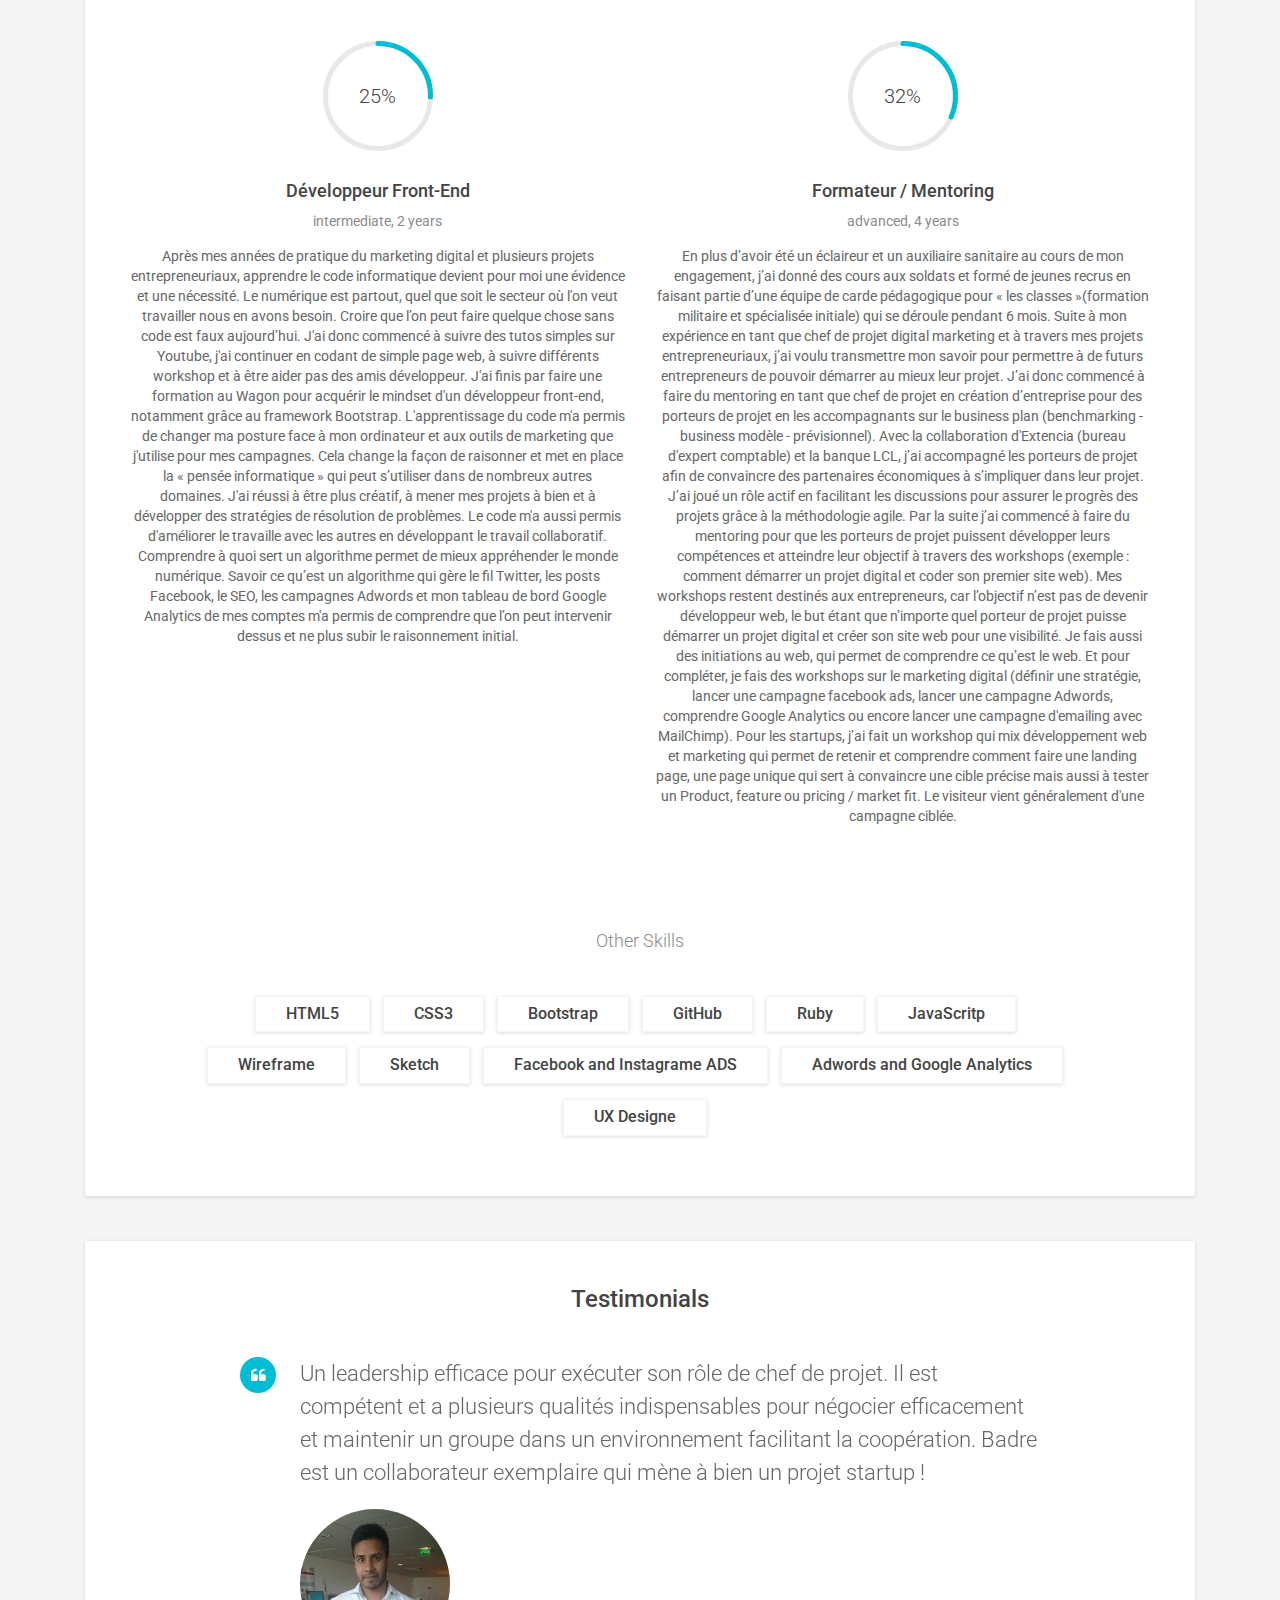
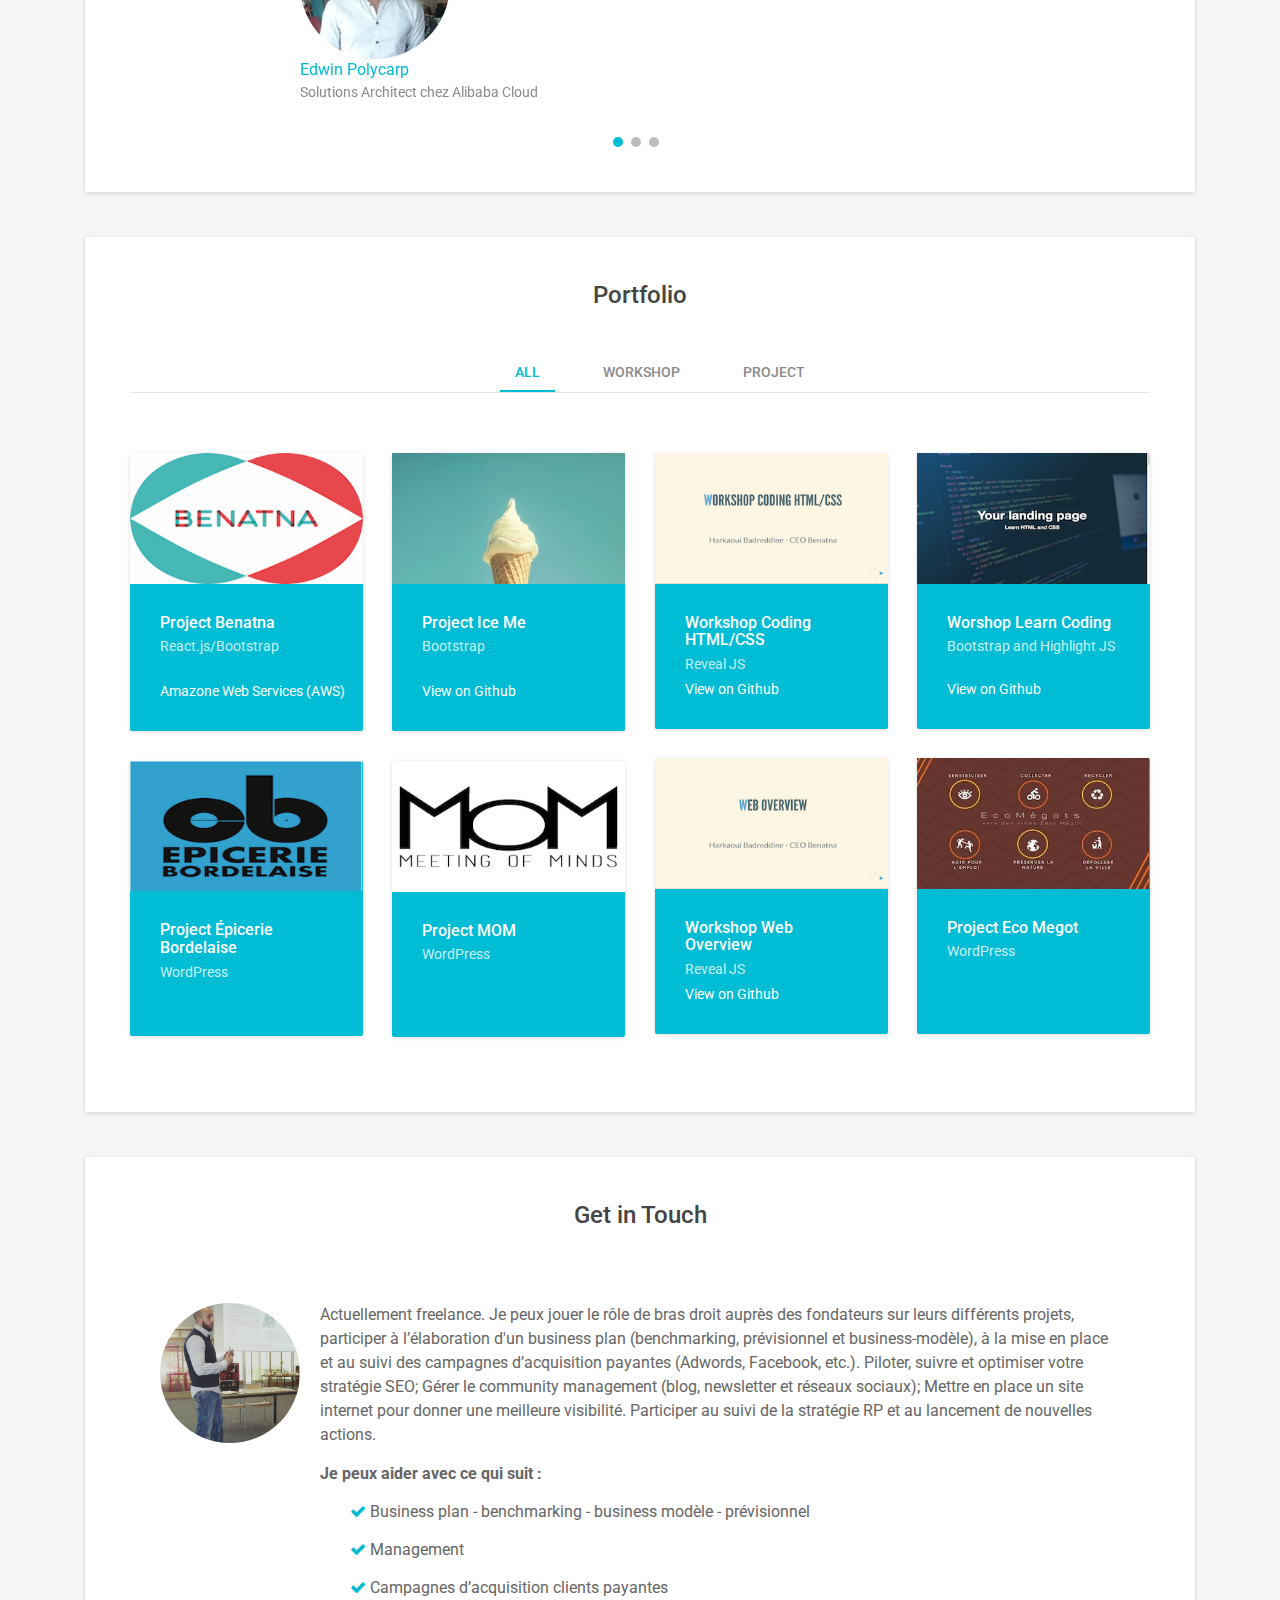
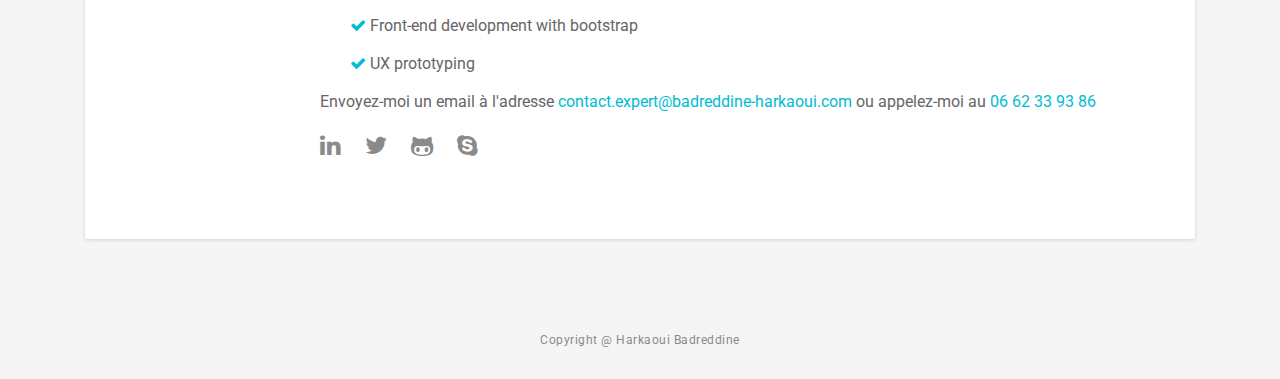
==== commit 0a0a4f08: "eco" ====
--- a/index.html
+++ b/index.html
@@ -537,7 +537,7 @@
                         </div><!--//content-->
                     </div><!--//item-inner-->
                 </div><!--//item-->
-                <div class="item frontend col-lg-3 col-6" style="display: none;">
+                <div class="item frontend col-lg-3 col-6">
                     <div class="item-inner">
                         <figure class="figure">
                             <img class="img-fluid" src="assets/images/portfolio/eco-mego.jpg" alt="eco-mego"/>
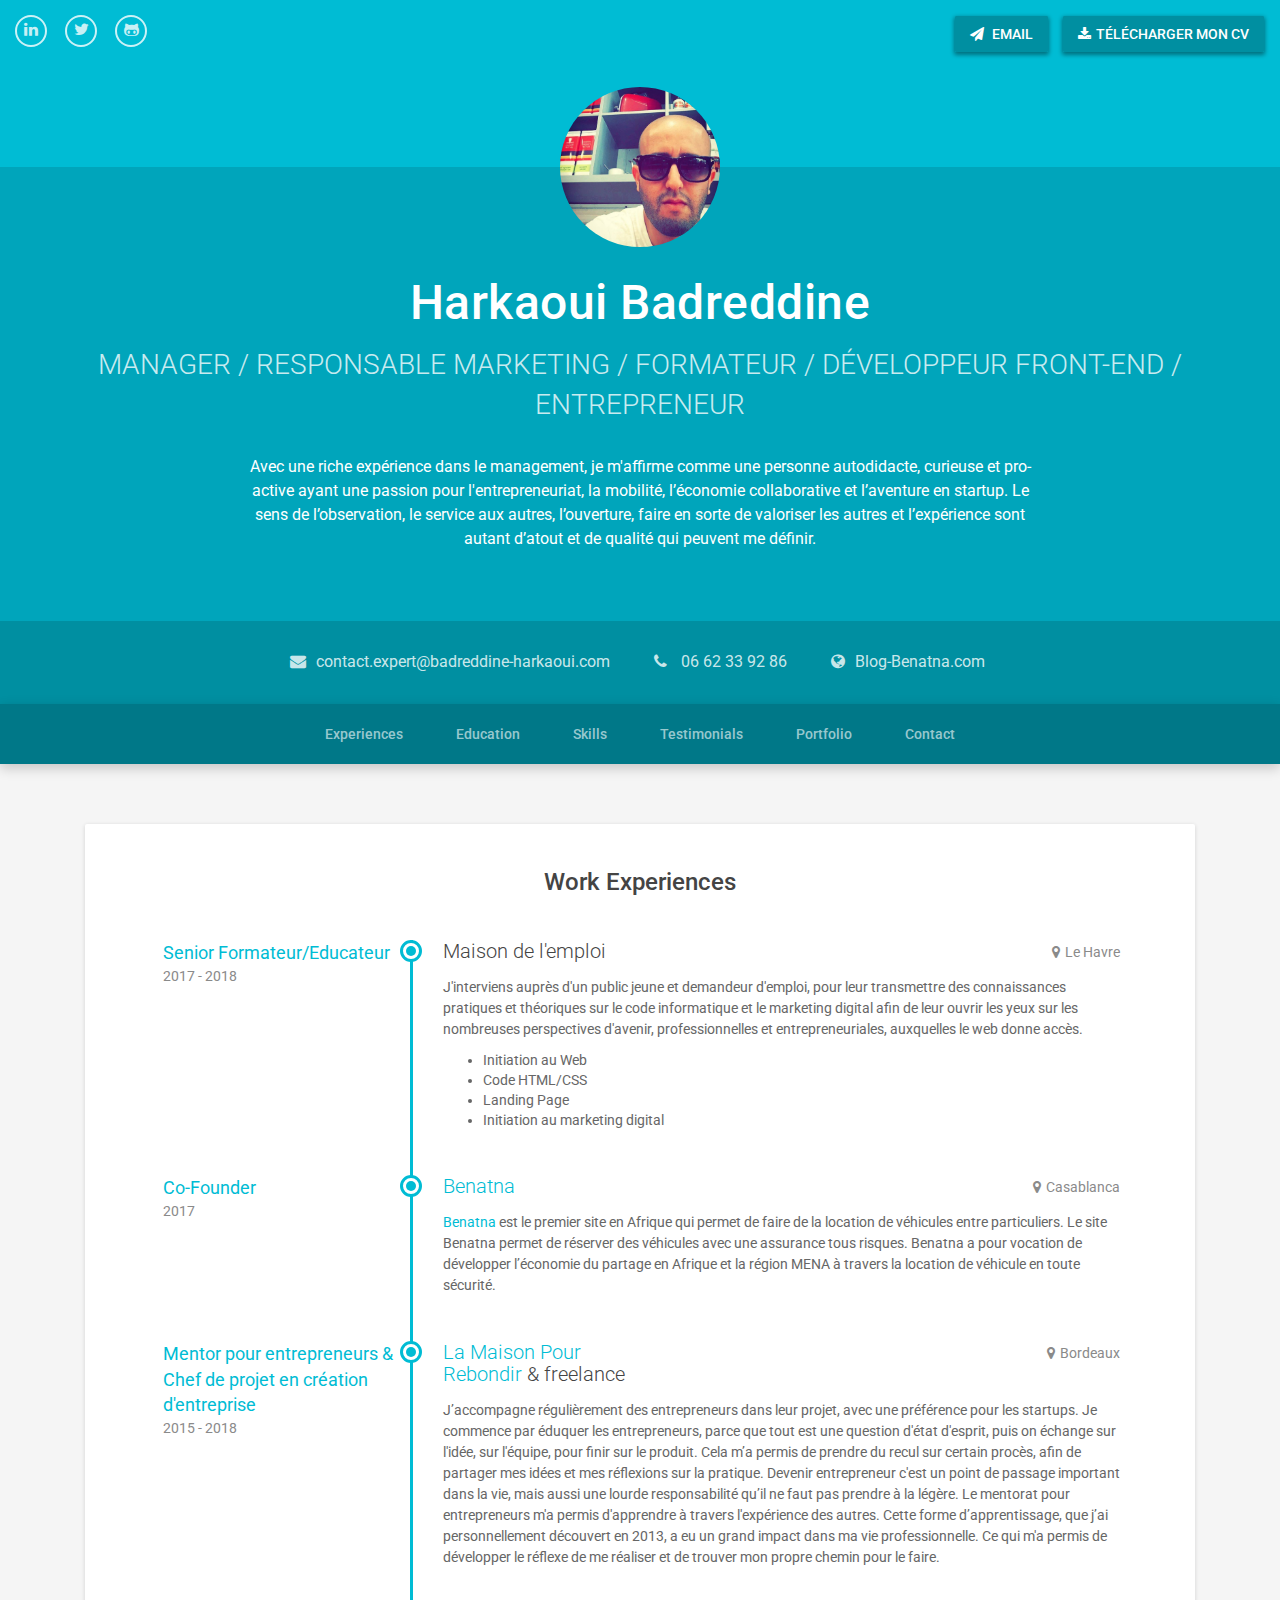
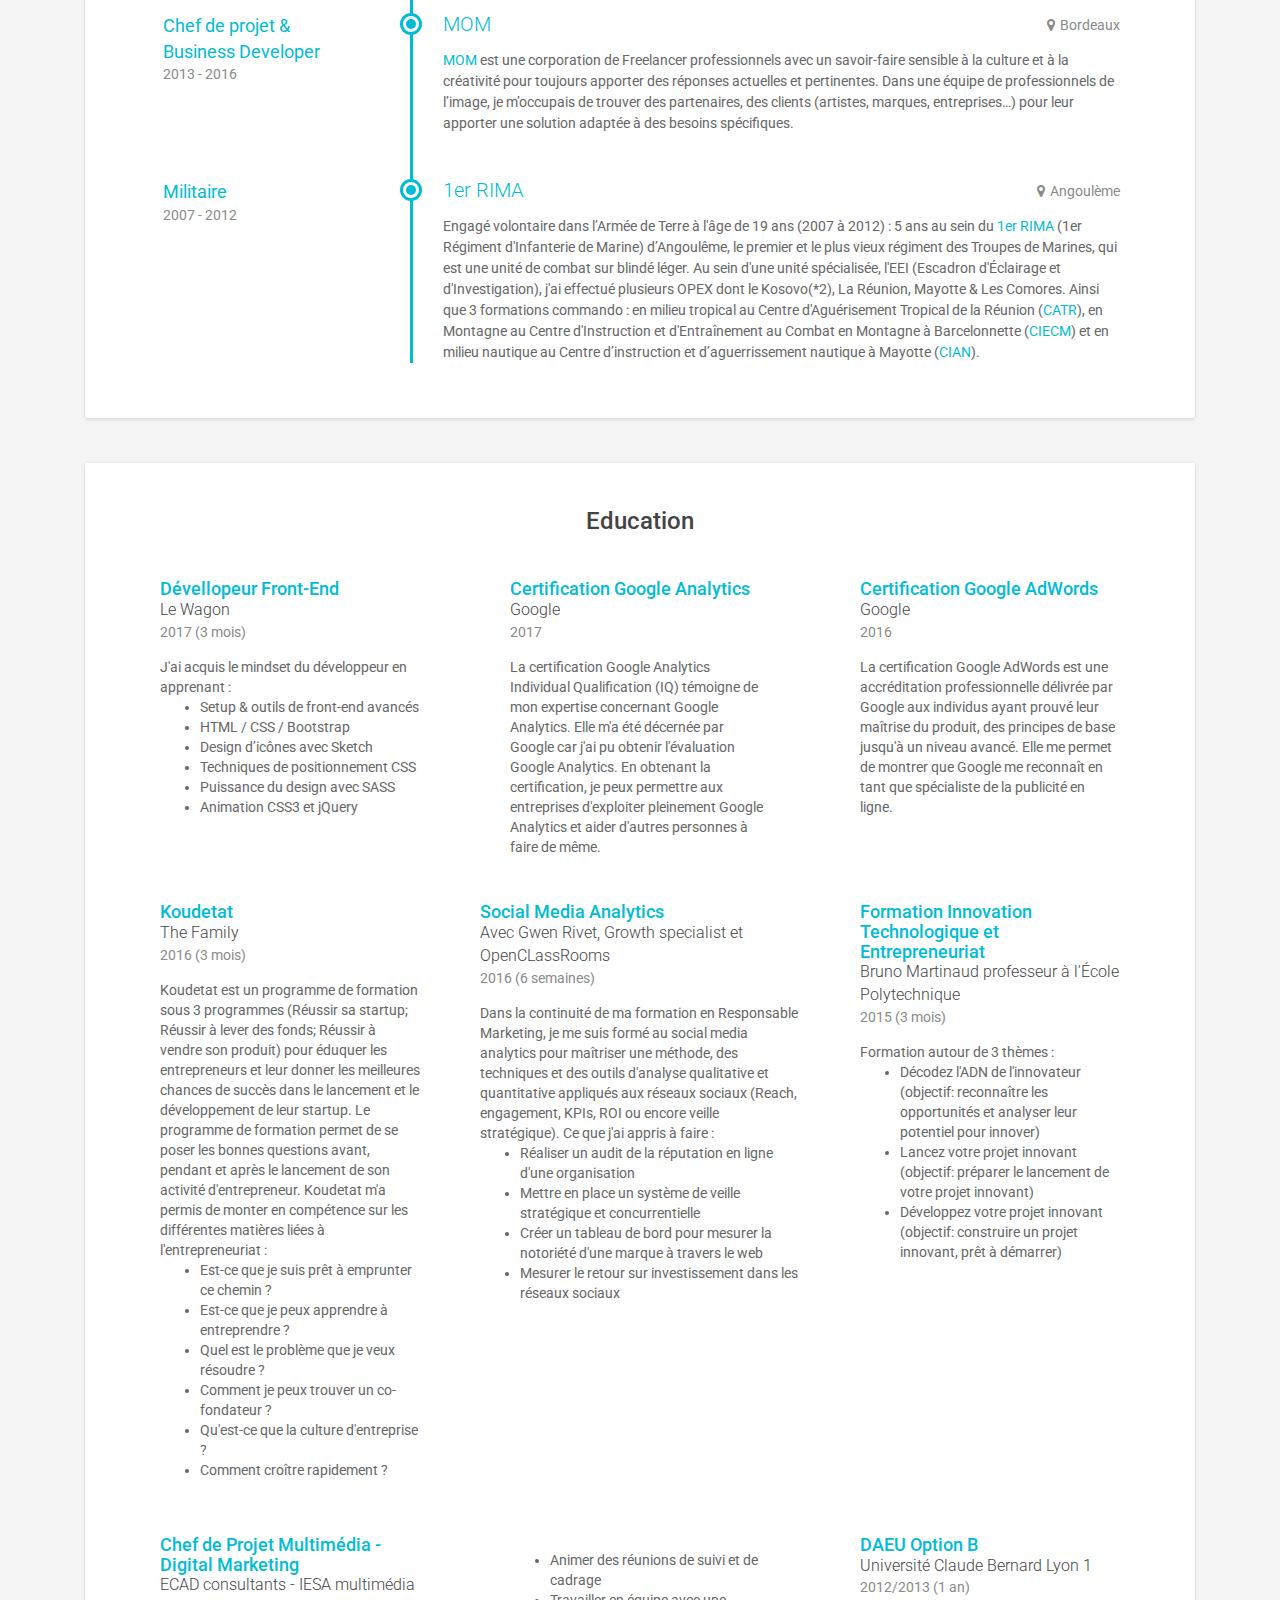
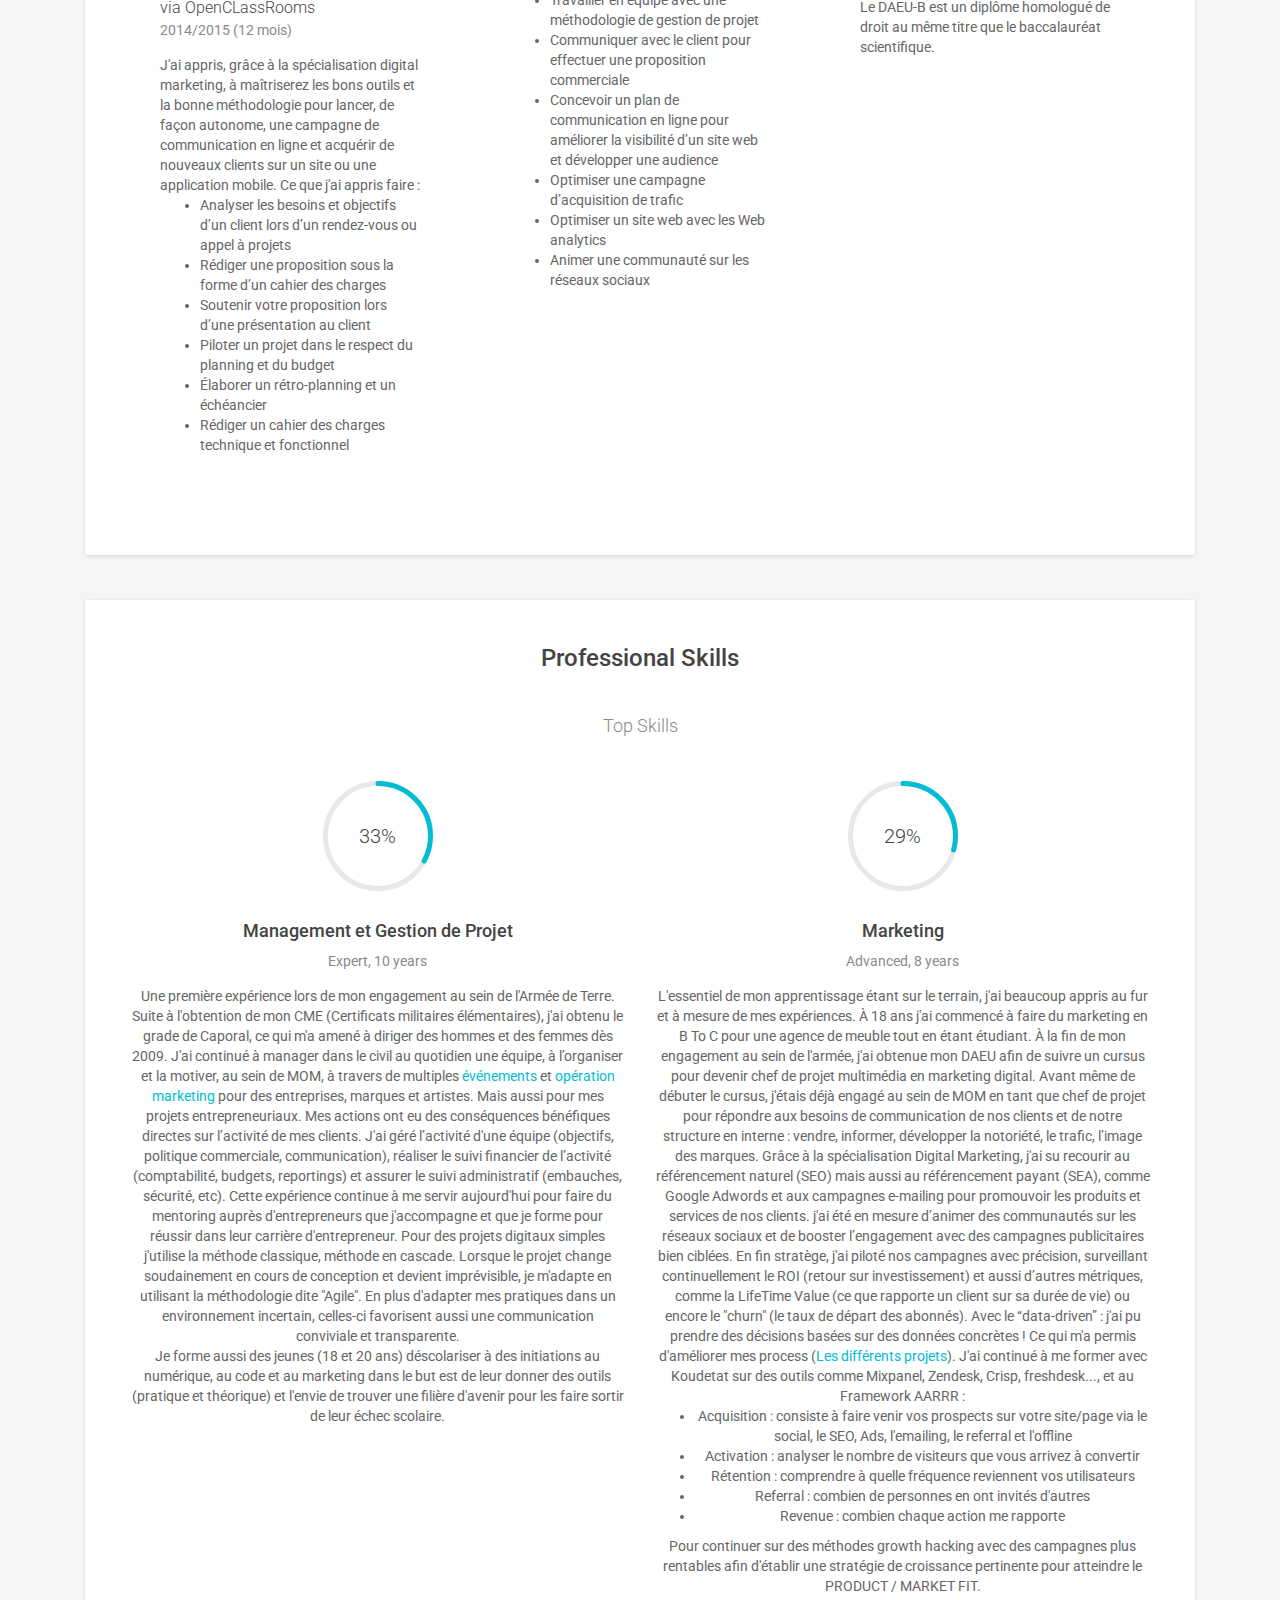
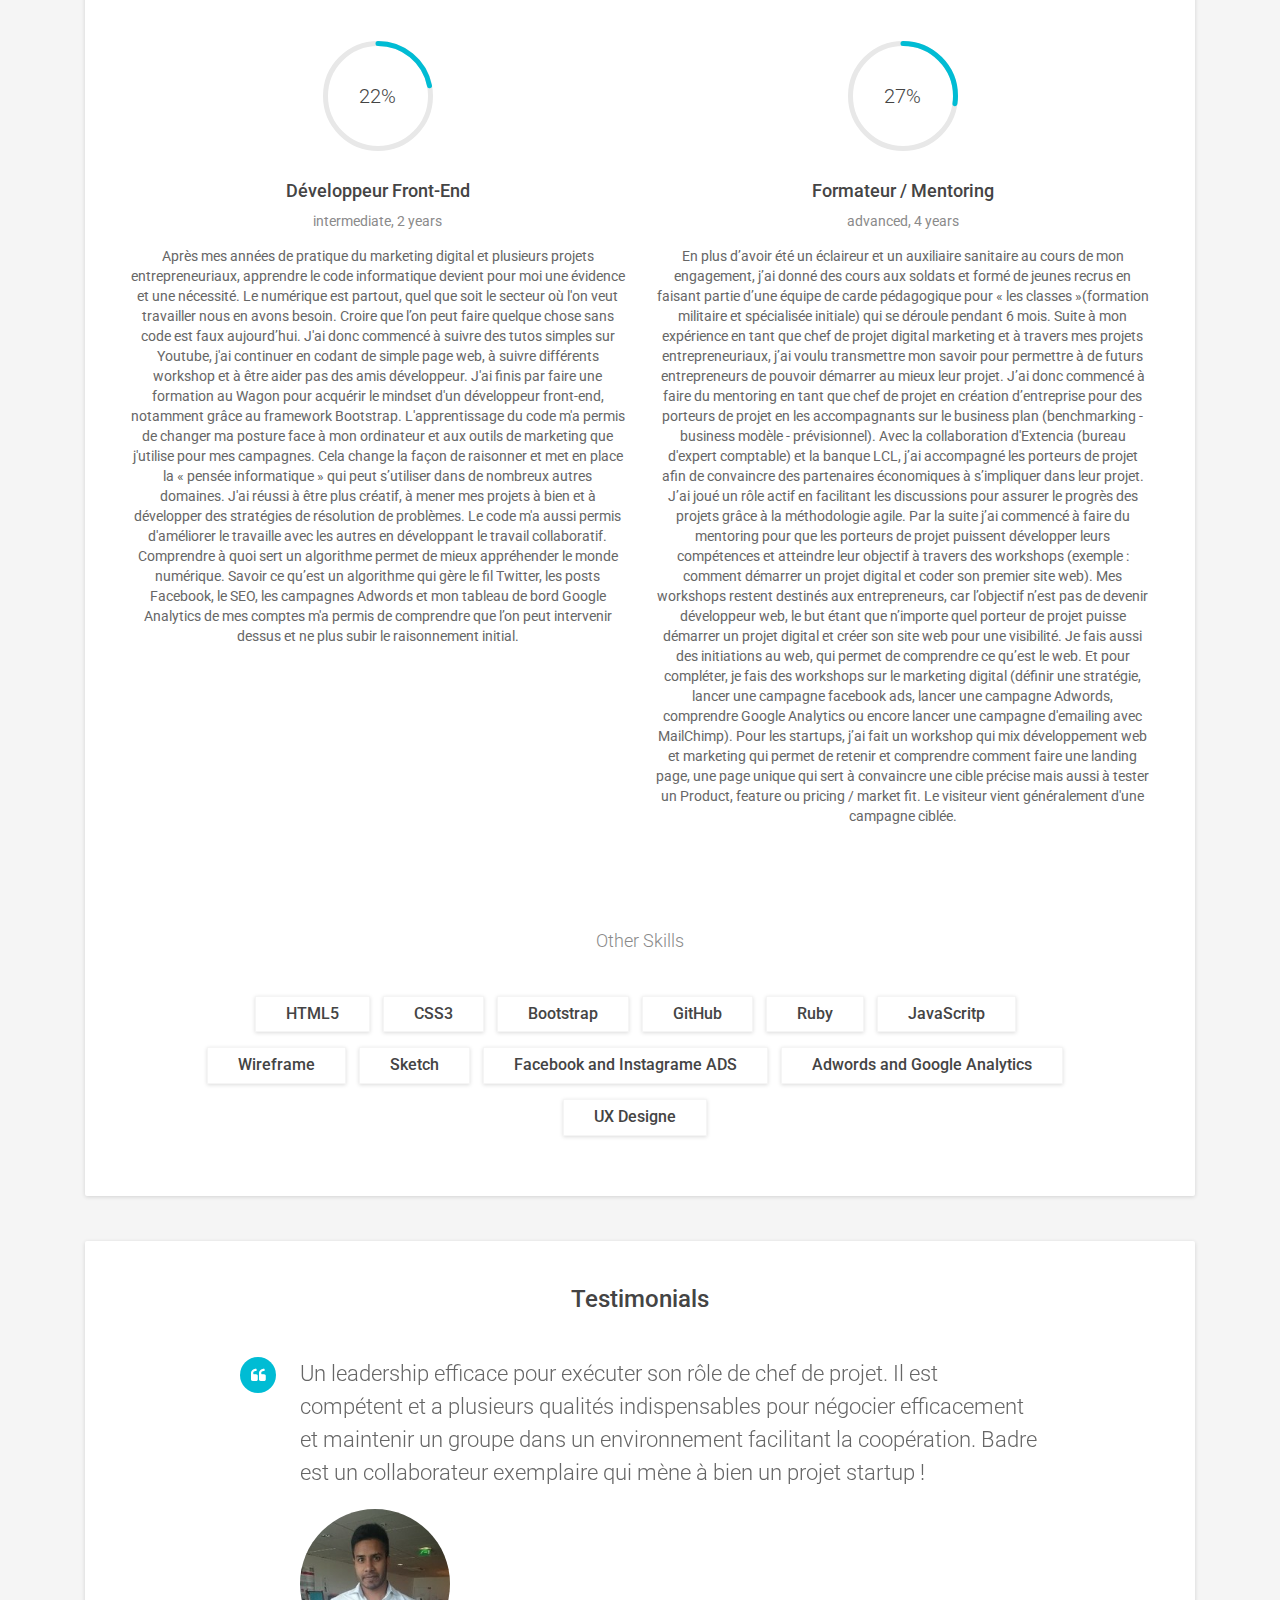
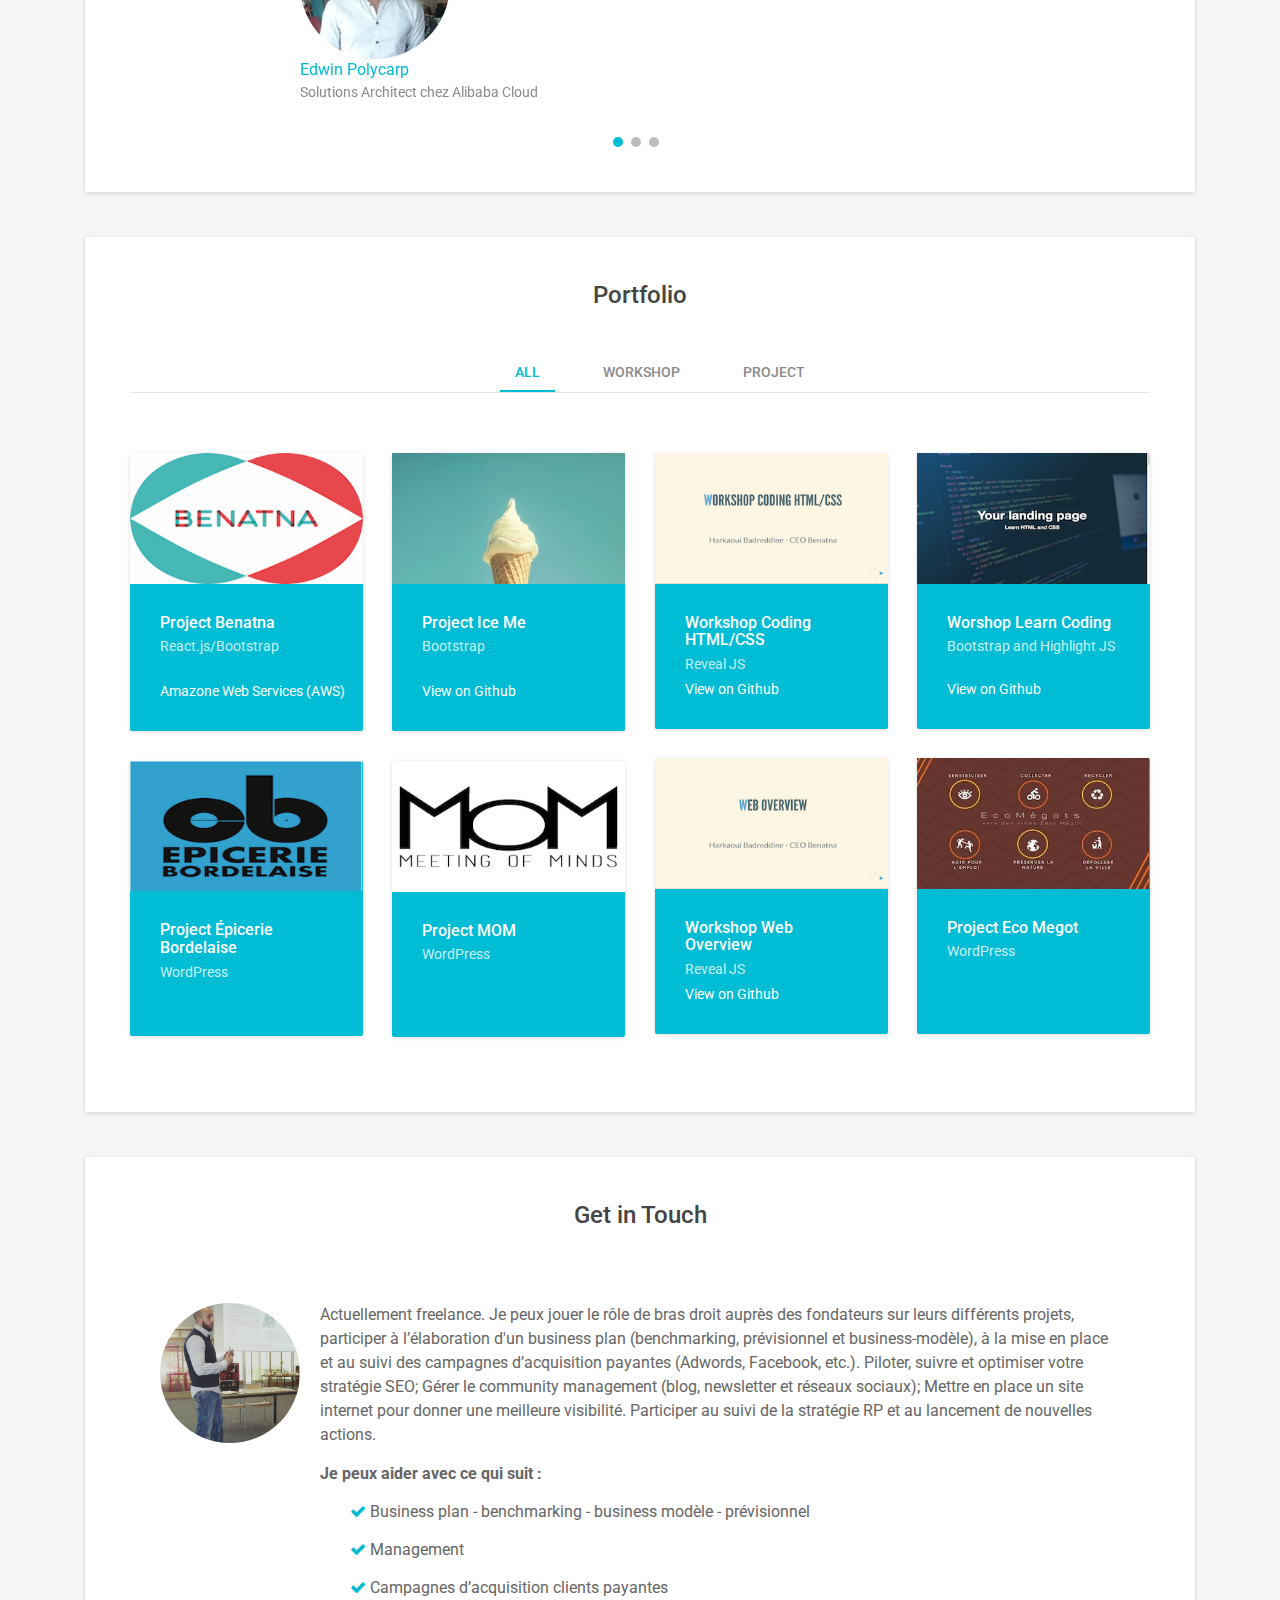
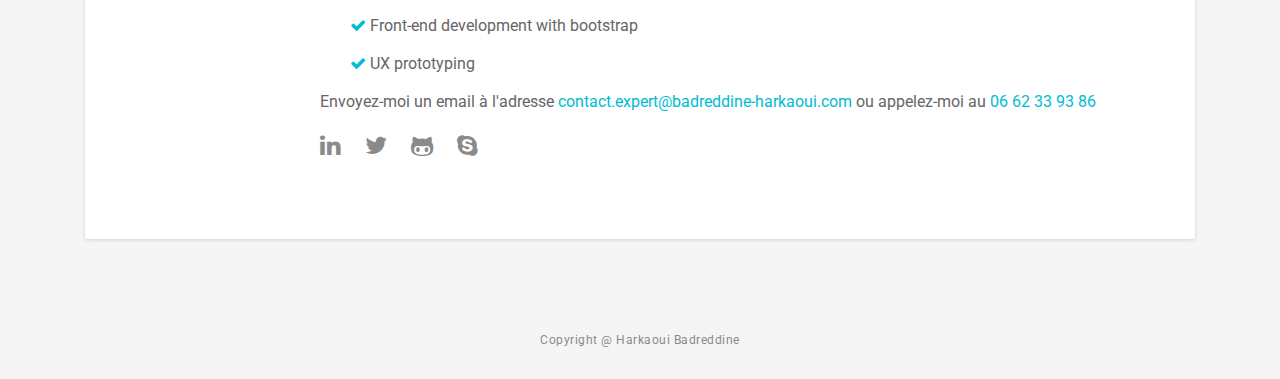
==== commit ea8ed8ef: "profile" ====
--- a/index.html
+++ b/index.html
@@ -48,7 +48,7 @@
 
         <div class="intro">
             <div class="container text-center">
-                <img class="profile-image" src="assets/images/profile-image9.jpg" alt="Harkaoui">
+                <img class="profile-image" src="assets/images/badre.jpg" alt="Harkaoui">
                 <h1 class="name">Harkaoui Badreddine</h1>
                 <div class="title">MANAGER / RESPONSABLE MARKETING / FORMATEUR / DÉVELOPPEUR FRONT-END / ENTREPRENEUR</div>
                 <div class="profile">
